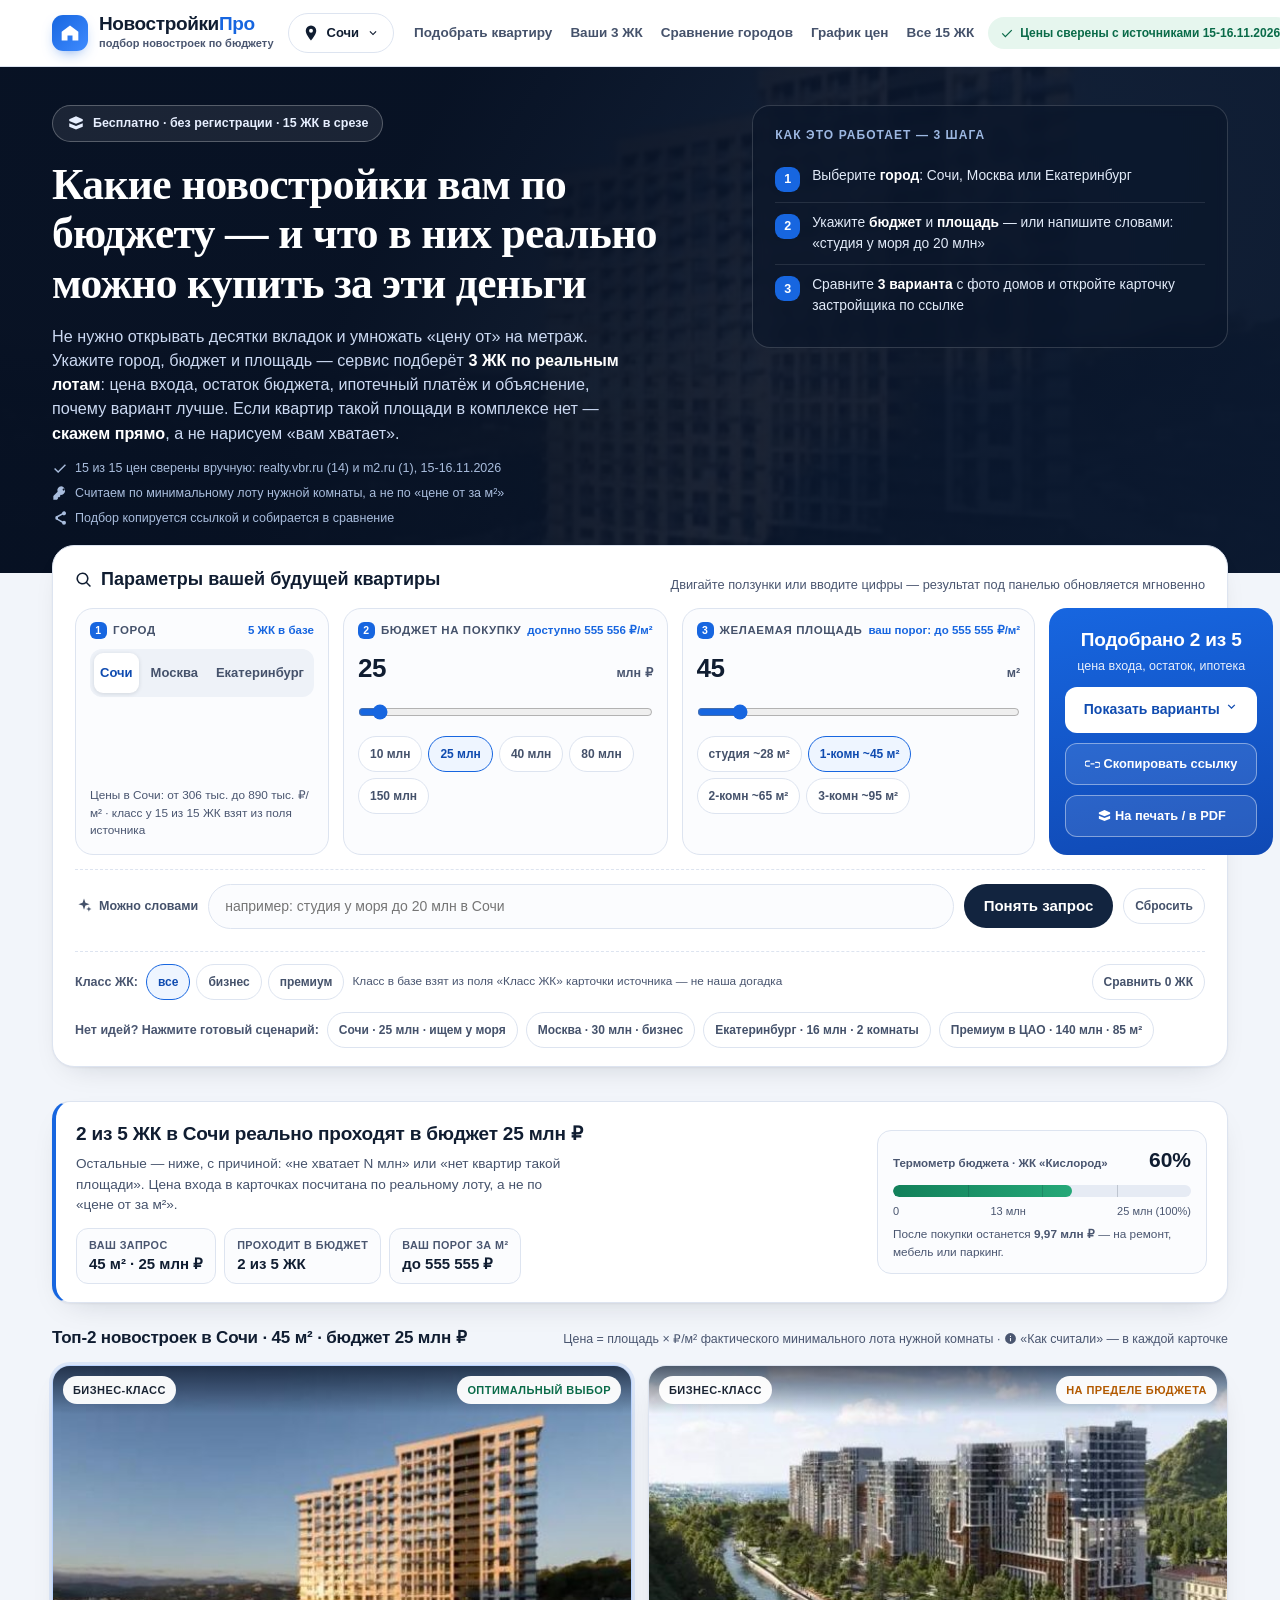
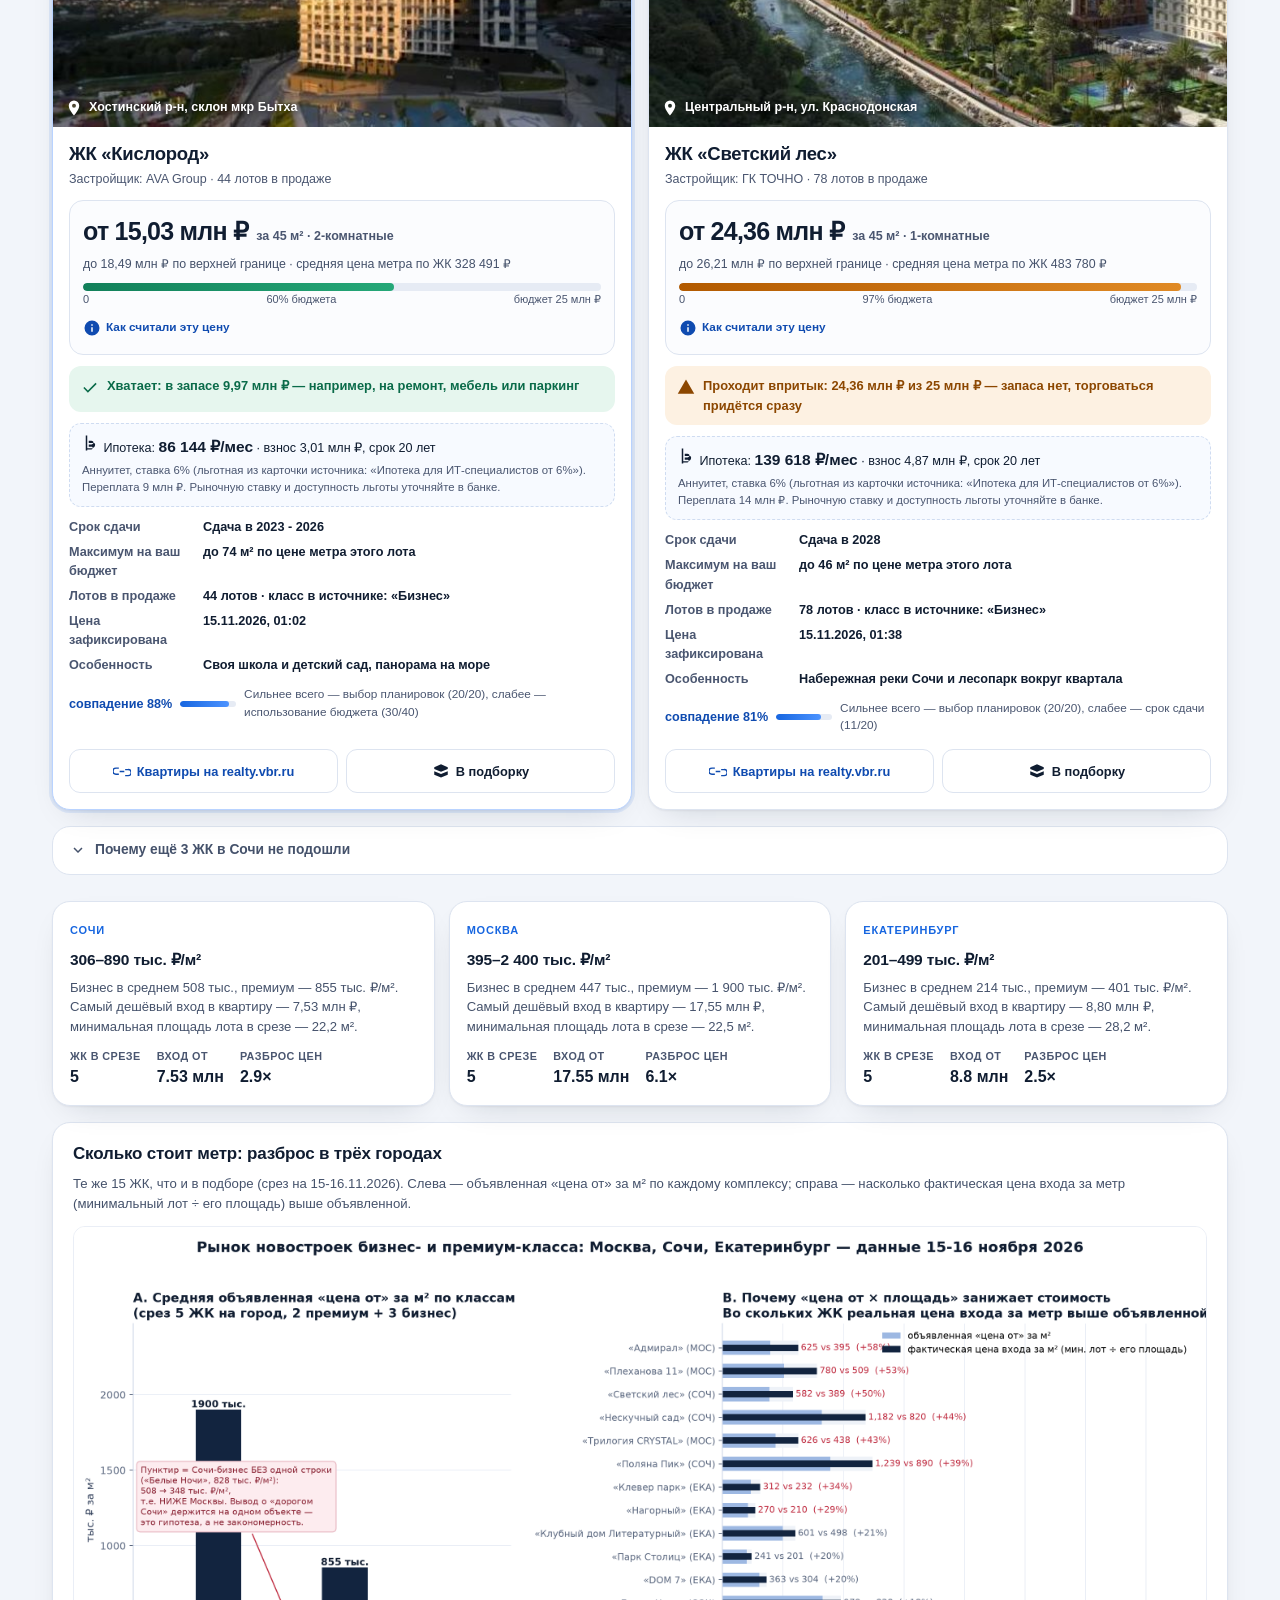
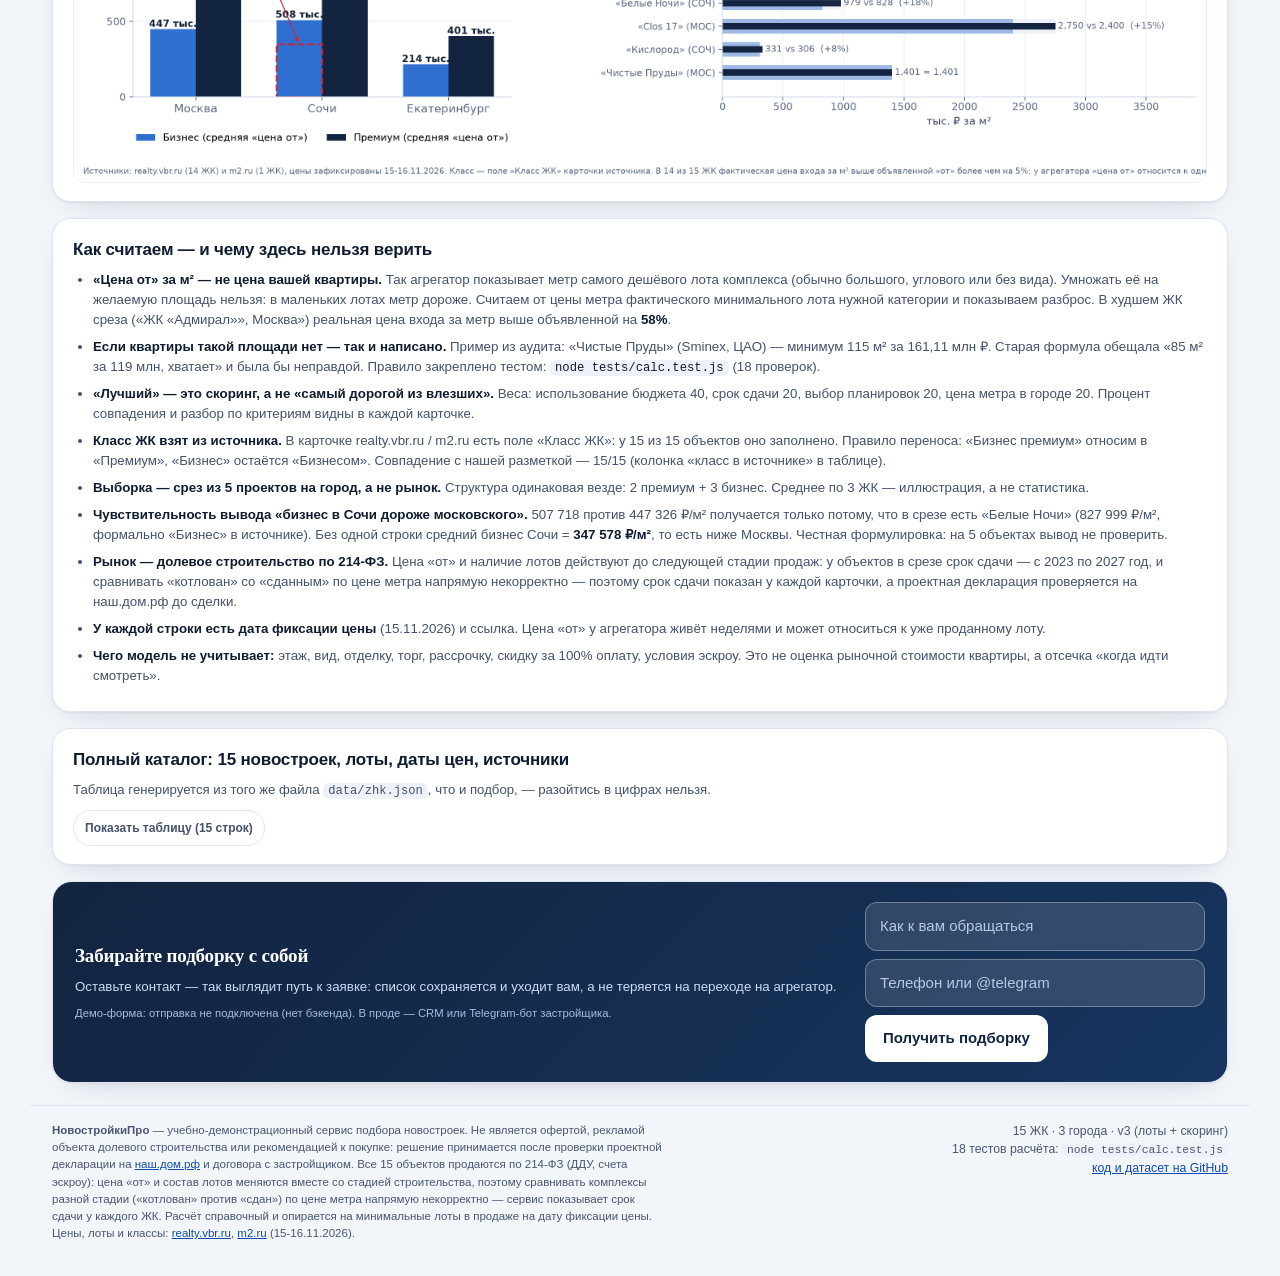
==== index-standalone.html @ 4da039d8 "Add files via upload" ====
<!DOCTYPE html>
<html lang="ru">
<head>
  <meta charset="utf-8" />
  <meta name="viewport" content="width=device-width, initial-scale=1" />
  <title>НовостройкиПро — подбор новостроек под бюджет: Сочи, Москва, Екатеринбург</title>
  <meta name="description" content="Укажите город, бюджет и площадь — сервис покажет 3 ЖК с реальными лотами: цена входа, остаток бюджета, ипотечный платёж и причина отказа. 15 новостроек, цены и лоты сверены с realty.vbr.ru и m2.ru 15-16.11.2026." />
  <meta name="theme-color" content="#0d1c3a" />
  <meta property="og:type" content="website" />
  <meta property="og:site_name" content="НовостройкиПро" />
  <meta property="og:title" content="НовостройкиПро — какие новостройки вам по бюджету" />
  <meta property="og:description" content="Подбор по реальным лотам: цена входа, остаток бюджета, ипотечный платёж. 15 ЖК в Сочи, Москве и Екатеринбурге." />
  <meta property="og:image" content="https://zerosniper.github.io/realty-matcher-ai/images/sochi-polyana-pik.jpg" />
  <meta property="og:image:alt" content="ЖК «Поляна Пик», Сочи — фото фасада из карточки источника" />
  <meta property="og:site_name" content="НовостройкиПро" />
  <meta property="og:url" content="https://zerosniper.github.io/realty-matcher-ai/" />
  <meta name="twitter:card" content="summary_large_image" />
  <link rel="canonical" href="https://zerosniper.github.io/realty-matcher-ai/" />
  <link rel="icon" href="data:image/svg+xml,%3Csvg xmlns='http://www.w3.org/2000/svg' viewBox='0 0 32 32'%3E%3Crect width='32' height='32' rx='8' fill='%231766e0'/%3E%3Cpath d='M8 22V12l8-5 8 5v10h-6v-6h-4v6z' fill='white'/%3E%3C/svg%3E" />

<style>
:root {
  --ink:#0b1729; --ink-2:#12243f; --surface:#f2f5fa; --card:#fff;
  --line:#dde4f0; --line-2:#eaeef6;
  --text:#101d31; --text-secondary:#45526b; --text-muted:#4a5670;
  --brand-blue:#1766e0; --brand-blue-dark:#0f4bb0;
  --brass:#a97f35; --brass-soft:#f6efe2; --graphite:#1b2534;
  --ok:#0f8a5f; --ok-soft:#e6f6ee; --warn:#b25a00; --warn-soft:#fdf1e2;
  --bad:#c02b40; --bad-soft:#fdecef;
  --radius:18px; --shadow:0 1px 2px rgba(11,23,41,.05),0 12px 32px -18px rgba(11,23,41,.22);
  --font-ui:-apple-system,BlinkMacSystemFont,"Segoe UI",Roboto,"Helvetica Neue",Arial,sans-serif;
  --font-display:"Playfair Display",Georgia,"Times New Roman",serif;
  --maxw:1220px;
}
*{box-sizing:border-box}
html{scroll-behavior:smooth}
body{margin:0;font-family:var(--font-ui);background:var(--surface);color:var(--text);font-size:15px;line-height:1.5;-webkit-font-smoothing:antialiased}
button,input,select{font:inherit;color:inherit}
a{color:inherit}
img{display:block;max-width:100%}
.ic{width:18px;height:18px;flex:none;fill:currentColor}
.ic--in{width:16px;height:16px}
.skip{position:fixed;top:-64px;left:12px;background:#fff;color:var(--brand-blue);padding:10px 16px;border-radius:10px;z-index:99;font-weight:700}
.skip:focus{top:12px}
:focus-visible{outline:3px solid #7fb0ff;outline-offset:2px;border-radius:8px}
.sr{position:absolute;width:1px;height:1px;overflow:hidden;clip:rect(0 0 0 0);white-space:nowrap}
code{background:#eef2f8;padding:1px 5px;border-radius:6px;font-size:.92em}

/* ---------- шапка ---------- */
.topbar{position:sticky;top:0;z-index:30;background:rgba(255,255,255,.95);backdrop-filter:blur(12px);border-bottom:1px solid var(--line)}
.topbar-inner{max-width:var(--maxw);margin:0 auto;padding:0 22px;min-height:66px;display:flex;align-items:center;gap:14px}
.brand{display:flex;align-items:center;gap:11px;text-decoration:none;flex:none}
.brand-mark{width:36px;height:36px;border-radius:11px;background:linear-gradient(135deg,var(--brand-blue),#3f8bff);display:grid;place-items:center;color:#fff;box-shadow:0 6px 16px -8px rgba(23,102,224,.9)}
.brand-mark .ic{width:20px;height:20px}
.brand-name{display:block;font-size:19px;font-weight:800;letter-spacing:-.02em;line-height:1.1}
.brand-name span{color:var(--brand-blue)}
.brand-tag{display:block;font-size:11px;color:var(--text-muted);font-weight:600}
.nav{display:flex;align-items:center;gap:18px;margin-left:6px}
.nav a{font-size:13.5px;font-weight:600;color:var(--text-secondary);text-decoration:none;white-space:nowrap}
.nav a:hover{color:var(--brand-blue)}
.topbar-right{margin-left:auto;display:flex;align-items:center;gap:10px}
.stamp{display:inline-flex;align-items:center;gap:6px;padding:7px 12px;border-radius:999px;background:var(--ok-soft);color:#0a6b49;font-size:12px;font-weight:700;white-space:nowrap}
.citydd{position:relative}
.citydd-btn{display:inline-flex;align-items:center;gap:7px;padding:9px 13px;border-radius:999px;border:1px solid var(--line);background:#fff;font-weight:700;font-size:13px;cursor:pointer;min-height:40px}
.citydd-btn:hover{border-color:#c4d4ee}
.citydd-menu{position:absolute;right:0;top:calc(100% + 8px);min-width:220px;background:#fff;border:1px solid var(--line);border-radius:14px;box-shadow:var(--shadow);padding:6px;display:none;z-index:40}
.citydd[data-open="true"] .citydd-menu{display:block}
.citydd-menu button{display:flex;width:100%;align-items:center;justify-content:space-between;gap:10px;padding:10px 12px;border:0;background:none;border-radius:10px;cursor:pointer;font-weight:600;font-size:13.5px;min-height:44px;text-align:left}
.citydd-menu button:hover{background:#f2f6fd}
.citydd-menu button[aria-current="true"]{background:#eaf2ff;color:var(--brand-blue-dark);font-weight:800}
.citydd-menu small{color:var(--text-muted);font-weight:600}
.burger{display:none;width:44px;height:44px;border-radius:12px;border:1px solid var(--line);background:#fff;cursor:pointer;place-items:center}

/* ---------- герой ---------- */
.hero{position:relative;overflow:hidden;background:var(--ink);color:#fff;isolation:isolate}
.hero-bg{position:absolute;inset:0;background-size:cover;background-position:center 60%;opacity:.28;filter:saturate(.85);z-index:-2}
.hero::after{content:"";position:absolute;inset:0;z-index:-1;background:linear-gradient(115deg,rgba(7,17,35,.97) 30%,rgba(9,22,45,.72) 60%,rgba(11,25,48,.95))}
.hero-inner{max-width:var(--maxw);margin:0 auto;padding:38px 22px 46px;display:grid;grid-template-columns:minmax(0,1.4fr) minmax(0,1fr);gap:34px;align-items:start}
.hero-eyebrow{display:inline-flex;align-items:center;gap:8px;padding:8px 14px;border-radius:999px;border:1px solid rgba(255,255,255,.26);background:rgba(255,255,255,.08);font-size:12.5px;font-weight:700;color:#e7efff}
.hero h1{margin:18px 0 0;font-family:var(--font-display);font-size:clamp(29px,3.4vw,45px);line-height:1.14;letter-spacing:-.015em;font-weight:700}
.hero-sub{margin:15px 0 0;font-size:16.2px;color:#cbd9f2;max-width:64ch}
.hero-sub b{color:#fff}
.hero-fine{margin:14px 0 0;font-size:12.5px;color:#a9bddd;display:grid;gap:6px}
.hero-fine span{display:inline-flex;align-items:center;gap:7px}
.steps{background:rgba(9,20,40,.6);border:1px solid rgba(255,255,255,.16);border-radius:var(--radius);padding:20px 22px;backdrop-filter:blur(6px)}
.steps-title{margin:0 0 12px;font-size:12px;font-weight:800;letter-spacing:.09em;text-transform:uppercase;color:#9db8e2}
.step-row{display:flex;gap:12px;padding:10px 0;border-top:1px solid rgba(255,255,255,.1)}
.step-row:first-of-type{border-top:0}
.step-num{width:25px;height:25px;border-radius:9px;background:var(--brand-blue);display:grid;place-items:center;font-size:12.5px;font-weight:800;flex:none;margin-top:1px}
.step-row p{margin:0;font-size:13.8px;color:#e2ebf9}
.step-row p b{color:#fff}

/* ---------- панель подбора ---------- */
.finder-wrap{max-width:var(--maxw);margin:-28px auto 0;padding:0 22px 8px;position:relative;z-index:5}
.finder{background:var(--card);border:1px solid var(--line);border-radius:22px;box-shadow:var(--shadow);padding:20px 22px 18px}
.finder-head{display:flex;align-items:baseline;justify-content:space-between;gap:16px;flex-wrap:wrap;margin-bottom:14px}
.finder-head h2{margin:0;font-size:18px;font-weight:800;display:flex;align-items:center;gap:8px}
.finder-head p{margin:0;font-size:12.8px;color:var(--text-muted)}
.fields{display:grid;grid-template-columns:1.02fr 1fr 1fr 224px;gap:14px;align-items:stretch}
.field{border:1px solid var(--line);border-radius:var(--radius);padding:13px 14px 14px;background:#fbfcfe;display:flex;flex-direction:column;gap:10px;min-height:196px}
.field-top{display:flex;align-items:center;justify-content:space-between;gap:6px;white-space:nowrap}
.step-tag{font-size:11.5px;font-weight:800;text-transform:uppercase;letter-spacing:.05em;color:var(--text-secondary);display:inline-flex;align-items:center}
.step-tag i{display:inline-grid;place-items:center;width:17px;height:17px;border-radius:6px;margin-right:6px;background:var(--brand-blue);color:#fff;font-style:normal;font-size:10.5px}
.field-hint{font-size:11.5px;font-weight:700;color:var(--brand-blue);text-align:right}
.field-note{margin-top:auto;font-size:11.8px;color:var(--text-muted)}
.seg{display:flex;gap:6px;background:#eef2f8;padding:4px;border-radius:12px}
.seg button{flex:1;border:0;background:none;border-radius:9px;padding:8px 6px;font-size:13px;font-weight:600;cursor:pointer;min-height:40px;color:var(--text-secondary)}
.seg button[aria-selected="true"]{background:#fff;color:var(--brand-blue-dark);font-weight:800;box-shadow:0 1px 4px rgba(16,29,49,.13)}
.amount{display:flex;align-items:baseline;gap:8px}
.amount input{width:100%;border:0;background:none;padding:0;font-size:26px;font-weight:800;letter-spacing:-.02em;font-variant-numeric:tabular-nums;min-width:0}
.amount span{font-size:12.5px;color:var(--text-muted);font-weight:700;flex:none}
input[type=range]{width:100%;accent-color:var(--brand-blue);height:28px;margin:0;cursor:pointer;padding:0}
.chips{display:flex;flex-wrap:wrap;gap:6px}
.chip{border:1px solid var(--line);background:#fff;border-radius:999px;padding:7px 11px;font-size:12px;font-weight:600;cursor:pointer;min-height:36px;color:var(--text-secondary)}
.chip[aria-pressed="true"]{border-color:var(--brand-blue);color:var(--brand-blue-dark);background:#eef5ff;font-weight:800}
.field-cta{background:linear-gradient(170deg,var(--brand-blue),#1049b4);color:#fff;border:0;border-radius:var(--radius);padding:18px 16px;display:flex;flex-direction:column;gap:10px;justify-content:center;align-items:stretch;min-height:196px;text-align:center}
.field-cta .big{font-size:19px;font-weight:800;letter-spacing:-.01em}
.field-cta .small{font-size:12.5px;opacity:.9}
.btn-go{border:0;border-radius:12px;background:#fff;color:var(--brand-blue-dark);font-weight:800;padding:12px 10px;cursor:pointer;min-height:46px;font-size:14px}
.btn-ghost-light{border:1px solid rgba(255,255,255,.42);background:rgba(255,255,255,.1);color:#fff;border-radius:12px;padding:10px;cursor:pointer;font-weight:700;min-height:42px;font-size:12.8px}
.nl{margin-top:14px;display:flex;gap:10px;align-items:center;flex-wrap:wrap;border-top:1px dashed var(--line);padding-top:14px}
.nl label{font-size:12.5px;font-weight:800;color:var(--text-secondary);display:inline-flex;align-items:center;gap:6px}
.nl input[type=search]{flex:1 1 300px;min-width:200px;border:1px solid var(--line);border-radius:999px;padding:11px 16px;background:#fbfcfe;min-height:44px;font-size:14px}
.nl .btn-query{border:0;background:var(--ink-2);color:#fff;border-radius:999px;padding:0 20px;font-weight:700;cursor:pointer;min-height:44px}
.intent{display:flex;gap:6px;flex-wrap:wrap;align-items:center;width:100%}
.intent b{font-size:12px;color:var(--text-muted);font-weight:700}
.intent .chip{cursor:default;background:#eef5ff;border-color:#cfe0fb;color:var(--brand-blue-dark)}
.classbar{margin-top:12px;display:flex;gap:8px;align-items:center;flex-wrap:wrap;border-top:1px dashed var(--line);padding-top:12px}
.classbar>b{font-size:12.5px;color:var(--text-muted)}
.classbar .grow{margin-left:auto}
.compare-out{margin-top:10px;width:100%;font-family:ui-monospace,SFMono-Regular,Menlo,Consolas,monospace;font-size:12.4px;white-space:pre-wrap;background:#fbfcfe;border:1px solid var(--line);border-radius:12px;padding:12px 14px}
.scenes{margin-top:12px;display:flex;gap:8px;align-items:center;flex-wrap:wrap}
.scenes>b{font-size:12.5px;color:var(--text-muted)}

/* ---------- результаты ---------- */
.results{max-width:var(--maxw);margin:0 auto;padding:26px 22px 10px;scroll-margin-top:84px}
.verdict{background:var(--card);border:1px solid var(--line);border-left:4px solid var(--brand-blue);border-radius:var(--radius);padding:18px 20px;box-shadow:var(--shadow);display:grid;grid-template-columns:minmax(0,1fr) minmax(0,330px);gap:22px;align-items:center}
.verdict h2{margin:0 0 6px;font-size:19px;font-weight:800;letter-spacing:-.01em}
.verdict p{margin:0;font-size:13.6px;color:var(--text-secondary);max-width:66ch}
.v-pills{display:flex;gap:8px;flex-wrap:wrap;margin-top:12px}
.v-pill{border:1px solid var(--line);background:#fbfcfe;border-radius:12px;padding:8px 12px}
.v-pill span{display:block;font-size:10.8px;color:var(--text-muted);font-weight:700;text-transform:uppercase;letter-spacing:.04em}
.v-pill b{font-size:15px;font-variant-numeric:tabular-nums}
.thermo{border:1px solid var(--line);border-radius:14px;padding:13px 15px 11px;background:#fbfcfe}
.thermo-top{display:flex;justify-content:space-between;align-items:baseline;gap:10px;font-size:11.5px;color:var(--text-muted);font-weight:700}
.thermo-top b{font-size:21px;color:var(--text);font-variant-numeric:tabular-nums}
.thermo-track{position:relative;height:12px;border-radius:999px;background:#e6ebf4;margin:9px 0 6px;overflow:hidden}
.thermo-fill{position:absolute;inset:0 auto 0 0;border-radius:999px;background:linear-gradient(90deg,#12805a,#25a878);transition:width .25s ease}
.thermo-fill.warn{background:linear-gradient(90deg,#b25a00,#e08a25)}
.thermo-fill.bad{background:linear-gradient(90deg,#a2243a,#d3455f)}
.thermo-ticks i{position:absolute;top:0;bottom:0;width:1px;background:rgba(16,29,49,.18)}
.thermo-legend{display:flex;justify-content:space-between;gap:8px;font-size:11px;color:var(--text-muted);font-variant-numeric:tabular-nums}

.cards-head{display:flex;align-items:baseline;justify-content:space-between;gap:14px;flex-wrap:wrap;margin:22px 0 0}
.cards-head h2{margin:0;font-size:17px;letter-spacing:-.01em}
.cards-head p{margin:0;font-size:12.4px;color:var(--text-muted)}
.cards{display:grid;grid-template-columns:repeat(auto-fit,minmax(316px,1fr));gap:16px;margin-top:14px}
.card{background:var(--card);border:1px solid var(--line);border-radius:var(--radius);box-shadow:var(--shadow);overflow:hidden;display:flex;flex-direction:column}
.card--best{border:1px solid #b9d3ff;box-shadow:0 0 0 3px rgba(23,102,224,.1),var(--shadow)}
.card--premium{border-color:#e3d9c4}
.card--premium .card-name{font-family:var(--font-display);letter-spacing:-.01em}
.card--premium .price-line b{color:var(--brass)}
.card--premium .badge--brass{background:var(--brass-soft);color:#6d4a12}
.card--excluded{background:#fbfcfe;box-shadow:none}
.card--excluded .card-photo{filter:grayscale(.55) opacity(.75)}
.no-photo .card-photo{display:none}
.no-photo .card-media{height:126px;background:linear-gradient(135deg,#243856,#0f2340)}
.card-media{position:relative}
.card-photo{width:100%;aspect-ratio:8/5;object-fit:cover;background:#e6ebf4}
.card-ribbon{position:absolute;top:0;left:0;right:0;display:flex;justify-content:space-between;align-items:flex-start;gap:8px;padding:10px;background:linear-gradient(180deg,rgba(6,15,32,.66),rgba(6,15,32,0))}
.badge{display:inline-flex;align-items:center;gap:5px;padding:6px 10px;border-radius:999px;font-size:11px;font-weight:800;text-transform:uppercase;letter-spacing:.04em;background:rgba(255,255,255,.96);color:var(--graphite)}
.badge--ok{color:#0a6b49}.badge--warn{color:var(--warn)}.badge--bad{color:var(--bad)}
.card-loc{position:absolute;left:0;right:0;bottom:0;padding:26px 12px 10px;color:#fff;font-size:12.5px;font-weight:700;text-shadow:0 1px 6px rgba(0,0,0,.7);display:flex;align-items:center;gap:6px}
.card-body{padding:15px 16px 16px;display:flex;flex-direction:column;gap:11px;flex:1}
.card-name{margin:0;font-size:18.5px;font-weight:800;letter-spacing:-.015em;line-height:1.25}
.card-dev{margin:-6px 0 0;font-size:12.5px;color:var(--text-muted)}
.price-box{border:1px solid var(--line);border-radius:14px;padding:12px 13px;background:#fbfcfe}
.price-line{display:flex;align-items:baseline;gap:8px;flex-wrap:wrap}
.price-line b{font-size:25px;letter-spacing:-.03em;font-variant-numeric:tabular-nums}
.price-line em{font-style:normal;font-size:12.5px;color:var(--text-muted);font-weight:700}
.price-range{font-size:12.4px;color:var(--text-secondary);margin-top:5px}
.price-range b{color:var(--text)}
.meter{height:8px;border-radius:999px;background:#e6ebf4;margin-top:9px;overflow:hidden}
.meter i{display:block;height:100%;border-radius:999px;background:linear-gradient(90deg,#12805a,#25a878)}
.meter i.warn{background:linear-gradient(90deg,#b25a00,#e08a25)}
.meter i.bad{background:linear-gradient(90deg,#a2243a,#d3455f)}
.price-how{margin-top:8px;font-size:11.8px;color:var(--text-muted)}
.price-how summary{cursor:pointer;font-weight:700;color:var(--brand-blue-dark);display:inline-flex;gap:5px;align-items:center;list-style:none;min-height:24px}
.price-how summary::-webkit-details-marker{display:none}
.price-how p{margin:6px 0 0}
.price-how b{color:var(--text)}
.verdict-line{display:flex;gap:8px;align-items:flex-start;border-radius:12px;padding:10px 12px;font-size:12.9px;font-weight:600}
.verdict-line .ic{margin-top:2px}
.verdict-line.ok{background:var(--ok-soft);color:#0a6b49}
.verdict-line.warn{background:var(--warn-soft);color:#8c4700}
.verdict-line.bad{background:var(--bad-soft);color:#96202f}
.verdict-line.na{background:#eef1f6;color:var(--text-secondary)}
.verdict-line b{font-weight:800}
.mortgage{border:1px dashed #cfdcf1;border-radius:12px;padding:10px 12px;background:#f7faff;font-size:12.6px}
.mortgage b{font-size:15.5px;font-variant-numeric:tabular-nums}
.mortgage .fine{color:var(--text-muted);font-size:11.4px;margin-top:4px}
.specs{display:grid;grid-template-columns:124px minmax(0,1fr);gap:6px 10px;font-size:12.7px;margin:0}
.specs dt{color:var(--text-muted);font-weight:600}
.specs dd{margin:0;color:var(--text);font-weight:600;text-align:left;overflow-wrap:anywhere}
.score{display:flex;align-items:center;gap:8px;font-size:11.8px;color:var(--text-muted)}
.score b{color:var(--brand-blue-dark);font-size:12.6px;font-variant-numeric:tabular-nums;white-space:nowrap}
.score-bar{height:6px;width:56px;flex:none;border-radius:999px;background:#e6ebf4;overflow:hidden}
.score-bar i{display:block;height:100%;background:linear-gradient(90deg,var(--brand-blue),#4c93ff);border-radius:999px}
.card-actions{display:flex;gap:8px;margin-top:auto;padding-top:3px}
.card-actions a,.card-actions button{flex:1;display:inline-flex;align-items:center;justify-content:center;gap:6px;text-decoration:none;border-radius:11px;padding:11px 8px;font-size:12.8px;font-weight:700;cursor:pointer;min-height:44px}
.btn-src{border:1px solid var(--line);background:#fff;color:var(--brand-blue-dark)}
.btn-src:hover{background:#f3f8ff;border-color:#c4d9fa}
.btn-lead{border:1px solid var(--line);background:#fff;color:var(--text)}
.btn-lead:hover{background:#f7f9fd}
.excluded{margin-top:16px}
.excluded summary{cursor:pointer;font-size:13.8px;font-weight:800;color:var(--text-secondary);padding:13px 16px;background:var(--card);border:1px solid var(--line);border-radius:var(--radius);list-style:none;display:flex;gap:8px;align-items:center;min-height:48px}
.excluded summary::-webkit-details-marker{display:none}
.excluded summary .ic{transition:transform .2s}
.excluded[open] summary{border-radius:var(--radius) var(--radius) 0 0;border-bottom:0}
.excluded[open] summary .ic{transform:rotate(180deg)}
.excluded .cards{padding:16px;background:#f7f9fd;border:1px solid var(--line);border-top:0;border-radius:0 0 var(--radius) var(--radius)}

/* ---------- аналитика ---------- */
.sheet{max-width:var(--maxw);margin:16px auto 0;padding:0 22px;display:grid;grid-template-columns:repeat(3,minmax(0,1fr));gap:14px}
.sheet .box{background:var(--card);border:1px solid var(--line);border-radius:var(--radius);padding:16px 17px;box-shadow:var(--shadow)}
.box .tag{font-size:11px;font-weight:800;letter-spacing:.07em;text-transform:uppercase;color:var(--brand-blue)}
.box h3{margin:8px 0 6px;font-size:15.5px;letter-spacing:-.01em}
.box p{margin:0;font-size:13.1px;color:var(--text-secondary)}
.box .nums{display:flex;gap:16px;margin-top:12px;flex-wrap:wrap}
.box .nums span{display:block;font-size:10.8px;color:var(--text-muted);font-weight:700;text-transform:uppercase;letter-spacing:.04em}
.box .nums b{font-size:16px;font-variant-numeric:tabular-nums}
.block{max-width:var(--maxw);margin:16px auto 0;padding:0 22px}
.block .inner{background:var(--card);border:1px solid var(--line);border-radius:var(--radius);padding:18px 20px;box-shadow:var(--shadow)}
.block h3{margin:0 0 8px;font-size:17px;letter-spacing:-.01em}
.block .lede{margin:0 0 12px;font-size:13.2px;color:var(--text-secondary)}
.block img{width:100%;border-radius:12px;border:1px solid var(--line-2)}
.method ul{margin:6px 0 0;padding-left:20px;font-size:13.3px;color:var(--text-secondary)}
.method li{margin-bottom:7px}
.method b,.method code{color:var(--text)}
.tbl-wrap{overflow-x:auto;margin-top:12px}
.only-mobile{display:none;font-weight:600;color:var(--text-muted)}
table{border-collapse:collapse;width:100%;font-size:12.5px}
caption{text-align:left;font-size:12.3px;color:var(--text-muted);padding-bottom:8px}
th,td{border-bottom:1px solid var(--line-2);padding:9px 10px;text-align:left;vertical-align:top}
th{background:#f6f8fc;font-size:11px;text-transform:uppercase;letter-spacing:.04em;color:var(--text-secondary);white-space:nowrap;position:sticky;top:0}
td.num{font-variant-numeric:tabular-nums;white-space:nowrap}
tr[data-fits="1"] td:first-child{box-shadow:inset 3px 0 0 var(--ok)}
tr[data-fits="2"] td:first-child{box-shadow:inset 3px 0 0 var(--warn)}
tr[data-fits="0"] td:first-child{box-shadow:inset 3px 0 0 var(--bad)}
.src-link{font-size:12px;font-weight:700;color:var(--brand-blue-dark);text-decoration:none;white-space:nowrap}
.src-link:hover{text-decoration:underline}

/* ---------- заявка + футер ---------- */
.lead .inner{background:linear-gradient(135deg,var(--ink-2),#17355f);color:#fff;border-radius:20px;padding:20px 22px;display:grid;grid-template-columns:minmax(0,1fr) minmax(0,340px);gap:20px;align-items:center}
.lead h3{margin:0 0 6px;font-size:19px;font-family:var(--font-display)}
.lead p{margin:0;font-size:13.3px;color:#cddcf3}
.lead form{display:flex;gap:8px;flex-wrap:wrap}
.lead input{flex:1 1 150px;border-radius:12px;border:1px solid rgba(255,255,255,.3);background:rgba(255,255,255,.12);padding:12px 14px;color:#fff;min-height:44px}
.lead input::placeholder{color:#b8c9e6}
.lead button{border:0;border-radius:12px;background:#fff;color:var(--ink-2);font-weight:800;padding:12px 18px;cursor:pointer;min-height:44px}
.lead .fine{font-size:11.3px;color:#a8bde0;margin-top:8px}
.foot{max-width:var(--maxw);margin:22px auto 34px;padding:16px 22px 0;border-top:1px solid var(--line);color:var(--text-muted);font-size:12.3px;display:flex;justify-content:space-between;gap:18px;flex-wrap:wrap}
.foot a{color:var(--brand-blue-dark)}
.legal{font-size:11.5px;max-width:96ch}

/* ---------- адаптива ---------- */
@media (max-width:1180px){
  .nav{display:none}.burger{display:grid}
  .fields{grid-template-columns:1fr 1fr}
  .field-cta{grid-column:span 2;min-height:0;flex-direction:row;justify-content:space-between;align-items:center;flex-wrap:wrap;text-align:left}
  .field-cta>div{flex:1 1 200px}
  .btn-go,.btn-ghost-light{width:auto;flex:1 1 180px}
  .hero-inner{grid-template-columns:1fr}.verdict{grid-template-columns:1fr}.sheet{grid-template-columns:1fr}
  .lead .inner{grid-template-columns:1fr}
}
@media (max-width:720px){
  body{font-size:14.5px}
  .fields{grid-template-columns:1fr}.field-cta{grid-column:auto}.field{min-height:0}
  .hero h1{font-size:26px}
  .topbar-inner{padding:0 12px;gap:8px}.stamp{display:none}
  .brand-name,.brand-tag{display:none}.brand{gap:0}
  .citydd{flex:1;min-width:0}.citydd-btn{width:100%;justify-content:space-between;min-height:44px}
  .citydd-btn>span{overflow:hidden;text-overflow:ellipsis;white-space:nowrap}
  .hero-inner,.finder-wrap,.results,.sheet,.block,.lead,.foot{padding-left:14px;padding-right:14px}
  .finder{padding:16px 14px 14px}
  .cards{display:flex;overflow-x:auto;scroll-snap-type:x mandatory;margin:14px -14px 0;padding:2px 14px 8px}
  .card{min-width:86vw;scroll-snap-align:start}
  .chip{min-height:44px;padding:11px 14px;font-size:13px}
  .seg button{min-height:44px}.price-how summary{min-height:32px}
  .v-pills{display:grid;grid-template-columns:1fr 1fr}
  .mobile-nav-open .nav{display:flex;position:absolute;top:66px;left:0;right:0;background:#fff;border-bottom:1px solid var(--line);padding:8px 16px 12px;flex-direction:column;align-items:stretch;gap:0;box-shadow:var(--shadow)}
  .mobile-nav-open .nav a{padding:12px 0;width:100%;min-height:44px;display:flex;align-items:center;border-top:1px solid var(--line-2)}
  table{font-size:13px}
  thead{display:none}
  tbody tr{display:block;border:1px solid var(--line);border-radius:14px;padding:4px 12px;margin-bottom:10px;background:#fbfcfe}
  tbody td{display:flex;justify-content:space-between;gap:12px;border:0;padding:7px 0;text-align:right}
  table td.wide,table th.wide{display:none!important}
  .only-mobile{display:block}
  tbody td::before{content:attr(data-label);font-weight:700;color:var(--text-muted);text-align:left;font-size:11px;text-transform:uppercase;letter-spacing:.03em}
  td.num{white-space:normal}
  tr[data-fits] td:first-child{box-shadow:none}
}
@media print{.topbar,.finder-wrap,.hero-bg,.lead,.burger{display:none}.card,.verdict,.block .inner{box-shadow:none}}
</style>
</head>
<body>

  <svg width="0" height="0" style="position:absolute" aria-hidden="true" focusable="false">
    <symbol id="i-home" viewBox="0 0 24 24"><path d="M12 3 2 10.5V21h7v-6h6v6h7V10.5z"/></symbol>
    <symbol id="i-pin" viewBox="0 0 24 24"><path d="M12 2a7 7 0 0 0-7 7c0 5.2 7 13 7 13s7-7.8 7-13a7 7 0 0 0-7-7Zm0 9.6A2.6 2.6 0 1 1 12 6.4a2.6 2.6 0 0 1 0 5.2Z"/></symbol>
    <symbol id="i-check" viewBox="0 0 24 24"><path d="M9.2 16.5 4.6 11.9l-1.5 1.5 6.1 6.1L20.9 7.9l-1.5-1.5z"/></symbol>
    <symbol id="i-x" viewBox="0 0 24 24"><path d="M18.3 5.7 12 12l6.3 6.3-1.4 1.4L10.6 13.4 4.3 19.7l-1.4-1.4L9.2 12 2.9 5.7l1.4-1.4L10.6 10.6l6.3-6.3z"/></symbol>
    <symbol id="i-warn" viewBox="0 0 24 24"><path d="M12 2 1 21h22Zm1 14h-2v2h2Zm0-7h-2v5h2Z"/></symbol>
    <symbol id="i-info" viewBox="0 0 24 24"><path d="M12 2a10 10 0 1 0 0 20 10 10 0 0 0 0-20Zm1 15h-2v-6h2Zm0-8h-2V7h2Z"/></symbol>
    <symbol id="i-ruble" viewBox="0 0 24 24"><path d="M7 2v5H5v2h2v3H5v7h7.5c2.8 0 5-2.1 5-4.8S15.3 12 12.5 12H9V9h3.5c1.6 0 2.8 1 2.8 2.4S14.1 14 12.5 14H9v3h3.5c1 0 1.8.7 1.8 1.8s-.8 1.7-1.8 1.7H7V2H5v20h2V2Z"/></symbol>
    <symbol id="i-cal" viewBox="0 0 24 24"><path d="M7 2v2H5a2 2 0 0 0-2 2v14a2 2 0 0 0 2 2h14a2 2 0 0 0 2-2V6a2 2 0 0 0-2-2h-2V2h-2v2H9V2Zm12 8v10H5V10Z"/></symbol>
    <symbol id="i-metro" viewBox="0 0 24 24"><path d="M12 2C8 2 5 4.6 5 8.6v8.9A2.5 2.5 0 0 0 7.5 20h1v-2h7v2h1a2.5 2.5 0 0 0 2.5-2.5V8.6C19 4.6 16 2 12 2ZM7.6 15.4a1.5 1.5 0 1 1 0-3 1.5 1.5 0 0 1 0 3Zm8.8 0a1.5 1.5 0 1 1 0-3 1.5 1.5 0 0 1 0 3ZM17 9H7V8c0-2.4 1.9-4 5-4s5 1.6 5 4Z"/></symbol>
    <symbol id="i-wave" viewBox="0 0 24 24"><path d="M2 15.5c1.8 0 2.6 1.5 4.4 1.5s2.6-1.5 4.4-1.5 2.6 1.5 4.4 1.5 2.6-1.5 4.4-1.5V18c-1.8 0-2.6 1.5-4.4 1.5S13 18 11.2 18s-2.6 1.5-4.4 1.5S2.6 18 2 18Zm0-6c1.8 0 2.6 1.5 4.4 1.5S9 11 10.8 11s2.6 1.5 4.4 1.5 2.6-1.5 4.4-1.5V8c-1.8 0-2.6 1.5-4.4 1.5S13 8 11.2 8 8.6 6.5 6.8 6.5 2.6 8 2 8Z"/></symbol>
    <symbol id="i-tree" viewBox="0 0 24 24"><path d="M12 2 5.5 11H9l-4 6h6v5h2v-5h6l-4-6h3.5Z"/></symbol>
    <symbol id="i-share" viewBox="0 0 24 24"><path d="M18 16.1a3 3 0 0 0-2.1.8L8.9 13a3 3 0 0 0 0-2.1l7-3.8A3 3 0 1 0 15 5l-7 3.8a3 3 0 1 0 0 6.3l7 3.9a3 3 0 1 0 3-2.9Z"/></symbol>
    <symbol id="i-link" viewBox="0 0 24 24"><path d="M8.9 13.5h6.2v-2H8.9Zm11.3-4.3h-4v1.9h4a3.1 3.1 0 1 1 0 6.2h-4V19h4a5 5 0 0 0 0-10ZM7.8 15.3H4a3.1 3.1 0 0 1 0-6.2h3.8V7.2H4a5 5 0 0 0 0 10h3.8Z"/></symbol>
    <symbol id="i-chev" viewBox="0 0 24 24"><path d="M7.4 8.6 12 13.2l4.6-4.6L18 10l-6 6-6-6Z"/></symbol>
    <symbol id="i-menu" viewBox="0 0 24 24"><path d="M3 6h18v2H3Zm0 5h18v2H3Zm0 5h18v2H3Z"/></symbol>
    <symbol id="i-search" viewBox="0 0 24 24"><path d="M10 2a8 8 0 1 0 4.9 14.3l5 5 1.4-1.4-5-5A8 8 0 0 0 10 2Zm0 2a6 6 0 1 1 0 12 6 6 0 0 1 0-12Z"/></symbol>
    <symbol id="i-spark" viewBox="0 0 24 24"><path d="m12 2 1.9 5.6L19.5 9.5l-5.6 1.9L12 17l-1.9-5.6L4.5 9.5l5.6-1.9Zm6.5 10.5.9 2.6 2.6.9-2.6.9-.9 2.6-.9-2.6-2.6-.9 2.6-.9Z"/></symbol>
    <symbol id="i-scale" viewBox="0 0 24 24"><path d="M12 3 3 7v2.4L12 13l9-3.6V7Zm-9 9.4V17l9 3.6 9-3.6v-4.6L12 16Z"/></symbol>
    <symbol id="i-key" viewBox="0 0 24 24"><path d="M14 2a6 6 0 0 0-5.6 8.2L2 16.6V22h5.4l1.5-1.5v-2h2l1.5-1.5v-2.2A6 6 0 1 0 14 2Zm3.5 6.5a1.6 1.6 0 1 1 0-3.2 1.6 1.6 0 0 1 0 3.2Z"/></symbol>
  </svg>
<script>window.ZHK_PHOTOS={"ekb-dom-7": "[data-uri]", "ekb-klever-park": "[data-uri]", "ekb-literaturny": "[data-uri]", "ekb-nagorny": "[data-uri]", "ekb-park-stolic": "[data-uri]", "msk-admiral": "[data-uri]", "msk-chistye-prudy": "[data-uri]", "msk-clos-17": "[data-uri]", "msk-plekhanova-11": "[data-uri]", "msk-trilogiya-crystal": "[data-uri]", "sochi-belye-nochi": "[data-uri]", "sochi-kislorod": "[data-uri]", "sochi-neskuchny-sad": "[data-uri]", "sochi-polyana-pik": "[data-uri]", "sochi-svetsky-les": "[data-uri]"};</script>
  <a class="skip" href="#finder">Перейти к подбору квартиры</a>

  <header class="topbar">
    <div class="topbar-inner">
      <a class="brand" href="#" aria-label="НовостройкиПро — на главную">
        <span class="brand-mark" aria-hidden="true"><svg class="ic"><use href="#i-home"/></svg></span>
        <span><span class="brand-name">Новостройки<span>Про</span></span><span class="brand-tag">подбор новостроек по бюджету</span></span>
      </a>
      <div class="citydd" id="cityDD" data-open="false">
        <button class="citydd-btn" id="cityDDBtn" aria-haspopup="true" aria-expanded="false" aria-controls="cityDDMenu">
          <svg class="ic" aria-hidden="true"><use href="#i-pin"/></svg><span id="cityDDLabel">Сочи</span>
          <svg class="ic" aria-hidden="true" style="width:14px;height:14px"><use href="#i-chev"/></svg>
        </button>
        <div class="citydd-menu" id="cityDDMenu" role="menu" aria-label="Выбор города"></div>
      </div>
      <nav class="nav" id="main-nav" aria-label="Разделы">
        <a href="#finder">Подобрать квартиру</a>
        <a href="#results">Ваши 3 ЖК</a>
        <a href="#sheet">Сравнение городов</a>
        <a href="#chart">График цен</a>
        <a href="#catalog">Все 15 ЖК</a>
      </nav>
      <div class="topbar-right">
        <span class="stamp"><svg class="ic" aria-hidden="true" style="width:14px;height:14px"><use href="#i-check"/></svg> Цены сверены с источниками 15-16.11.2026</span>
        <button class="burger" id="burger" aria-expanded="false" aria-controls="main-nav" aria-label="Меню раздела"><svg class="ic"><use href="#i-menu"/></svg></button>
      </div>
    </div>
  </header>

  <section class="hero">
    <div class="hero-bg" id="heroBg" aria-hidden="true"></div>
    <div class="hero-inner">
      <div>
        <span class="hero-eyebrow"><svg class="ic" aria-hidden="true"><use href="#i-scale"/></svg> Бесплатно · без регистрации · 15 ЖК в срезе</span>
        <h1>Какие новостройки вам по бюджету — и что в них реально можно купить за эти деньги</h1>
        <p class="hero-sub">Не нужно открывать десятки вкладок и умножать «цену от» на метраж. Укажите город, бюджет и площадь — сервис
          подберёт <b>3 ЖК по реальным лотам</b>: цена входа, остаток бюджета, ипотечный платёж и объяснение, почему вариант лучше.
          Если квартир такой площади в комплексе нет — <b>скажем прямо</b>, а не нарисуем «вам хватает».</p>
        <div class="hero-fine">
          <span><svg class="ic ic--in" aria-hidden="true"><use href="#i-check"/></svg> 15 из 15 цен сверены вручную: realty.vbr.ru (14) и m2.ru (1), 15-16.11.2026</span>
          <span><svg class="ic ic--in" aria-hidden="true"><use href="#i-key"/></svg> Считаем по минимальному лоту нужной комнаты, а не по «цене от за м²»</span>
          <span><svg class="ic ic--in" aria-hidden="true"><use href="#i-share"/></svg> Подбор копируется ссылкой и собирается в сравнение</span>
        </div>
      </div>
      <aside class="steps" aria-label="Как пользоваться сервисом">
        <p class="steps-title">Как это работает — 3 шага</p>
        <div class="step-row"><span class="step-num" aria-hidden="true">1</span><p>Выберите <b>город</b>: Сочи, Москва или Екатеринбург</p></div>
        <div class="step-row"><span class="step-num" aria-hidden="true">2</span><p>Укажите <b>бюджет</b> и <b>площадь</b> — или напишите словами: «студия у моря до 20 млн»</p></div>
        <div class="step-row"><span class="step-num" aria-hidden="true">3</span><p>Сравните <b>3 варианта</b> с фото домов и откройте карточку застройщика по ссылке</p></div>
      </aside>
    </div>
  </section>

  <div class="finder-wrap">
    <section class="finder" id="finder" aria-labelledby="finderTitle">
      <div class="finder-head">
        <h2 id="finderTitle"><svg class="ic" aria-hidden="true"><use href="#i-search"/></svg> Параметры вашей будущей квартиры</h2>
        <p>Двигайте ползунки или вводите цифры — результат под панелью обновляется мгновенно</p>
      </div>

      <div class="fields">
        <div class="field">
          <div class="field-top"><span class="step-tag"><i aria-hidden="true">1</i>Город</span><span class="field-hint" id="cityCountHint"></span></div>
          <div class="seg" role="tablist" aria-label="Город" id="cityTabs"></div>
          <span class="field-note" id="cityPriceNote"></span>
        </div>

        <div class="field">
          <div class="field-top"><span class="step-tag"><i aria-hidden="true">2</i>Бюджет на покупку</span><span class="field-hint" id="budgetPctHint"></span></div>
          <div class="amount"><input type="number" id="budgetInput" inputmode="decimal" min="5" max="400" step="0.5" value="25" aria-label="Бюджет, миллионов рублей" /><span aria-hidden="true">млн ₽</span></div>
          <input type="range" id="budgetRange" min="5" max="400" step="0.5" value="25" aria-label="Ползунок бюджета, миллионов рублей" />
          <div class="chips" role="group" aria-label="Быстрый выбор бюджета">
            <button class="chip" type="button" data-budget="10" aria-pressed="false">10 млн</button>
            <button class="chip" type="button" data-budget="25" aria-pressed="true">25 млн</button>
            <button class="chip" type="button" data-budget="40" aria-pressed="false">40 млн</button>
            <button class="chip" type="button" data-budget="80" aria-pressed="false">80 млн</button>
            <button class="chip" type="button" data-budget="150" aria-pressed="false">150 млн</button>
          </div>
        </div>

        <div class="field">
          <div class="field-top"><span class="step-tag"><i aria-hidden="true">3</i>Желаемая площадь</span><span class="field-hint" id="maxPpmHint"></span></div>
          <div class="amount"><input type="number" id="areaInput" inputmode="numeric" min="18" max="250" step="1" value="45" aria-label="Площадь, квадратных метров" /><span aria-hidden="true">м²</span></div>
          <input type="range" id="areaRange" min="18" max="250" step="1" value="45" aria-label="Ползунок площади, квадратных метров" />
          <div class="chips" role="group" aria-label="Типовая квартира">
            <button class="chip" type="button" data-area="28" aria-pressed="false">студия ~28 м²</button>
            <button class="chip" type="button" data-area="45" aria-pressed="true">1-комн ~45 м²</button>
            <button class="chip" type="button" data-area="65" aria-pressed="false">2-комн ~65 м²</button>
            <button class="chip" type="button" data-area="95" aria-pressed="false">3-комн ~95 м²</button>
          </div>
        </div>

        <div class="field field-cta">
          <div><span class="big" id="ctaCount">Подобрано 3 ЖК</span><br /><span class="small" id="ctaNote">цена входа, остаток, ипотека</span></div>
          <button class="btn-go" type="button" id="goBtn">Показать варианты <svg class="ic" aria-hidden="true" style="width:15px;height:15px"><use href="#i-chev"/></svg></button>
          <button class="btn-ghost-light" type="button" id="shareBtn"><svg class="ic" aria-hidden="true" style="width:15px;height:15px;vertical-align:-3px"><use href="#i-link"/></svg> <span id="shareLabel">Скопировать ссылку</span></button>
          <button class="btn-ghost-light" type="button" id="printBtn"><svg class="ic" aria-hidden="true" style="width:15px;height:15px;vertical-align:-3px"><use href="#i-scale"/></svg> На печать / в PDF</button>
        </div>
      </div>

      <div class="nl">
        <label for="queryInput"><svg class="ic" aria-hidden="true"><use href="#i-spark"/></svg> Можно словами</label>
        <input type="search" id="queryInput" placeholder="например: студия у моря до 20 млн в Сочи" aria-describedby="intentChips" />
        <button class="btn-query" type="button" id="queryBtn">Понять запрос</button>
        <button class="chip" type="button" id="resetBtn">Сбросить</button>
        <div class="intent" id="intentChips" aria-live="polite"></div>
      </div>

      <div class="classbar">
        <b>Класс ЖК:</b>
        <span class="chips" role="group" aria-label="Фильтр по классу">
          <button class="chip" type="button" data-klass="Все" aria-pressed="true">все</button>
          <button class="chip" type="button" data-klass="Бизнес" aria-pressed="false">бизнес</button>
          <button class="chip" type="button" data-klass="Премиум" aria-pressed="false">премиум</button>
        </span>
        <span class="field-note" style="margin:0">Класс в базе взят из поля «Класс ЖК» карточки источника — не наша догадка</span>
        <button class="chip grow" type="button" id="compareBtn">Сравнить 0 ЖК</button>
        <button class="chip" type="button" id="copyCompare" hidden>Скопировать сравнение</button>
        <pre class="compare-out" id="compareOut" hidden></pre>
      </div>

      <div class="scenes">
        <b>Нет идей? Нажмите готовый сценарий:</b>
        <button class="chip" type="button" data-scene='{"city":"Сочи","budget":25,"area":45,"klass":"Все","q":"студия у моря до 20 млн в сочи"}'>Сочи · 25 млн · ищем у моря</button>
        <button class="chip" type="button" data-scene='{"city":"Москва","budget":30,"area":55,"klass":"Бизнес","q":""}'>Москва · 30 млн · бизнес</button>
        <button class="chip" type="button" data-scene='{"city":"Екатеринбург","budget":16,"area":60,"klass":"Все","q":"2 комнаты в екатеринбурге до 16 млн"}'>Екатеринбург · 16 млн · 2 комнаты</button>
        <button class="chip" type="button" data-scene='{"city":"Москва","budget":140,"area":85,"klass":"Премиум","q":""}'>Премиум в ЦАО · 140 млн · 85 м²</button>
      </div>
    </section>
  </div>

  <main class="results" id="results">
    <section class="verdict" id="verdict" aria-live="polite"></section>

    <div class="cards-head">
      <h2 id="cardsH">Подходящие новостройки</h2>
      <p>Цена = площадь × ₽/м² фактического минимального лота нужной комнаты · <svg class="ic" aria-hidden="true" style="width:13px;height:13px;vertical-align:-2px"><use href="#i-info"/></svg> «Как считали» — в каждой карточке</p>
    </div>
    <div class="cards" id="topCards"></div>

    <details class="excluded" id="excludedWrap">
      <summary><svg class="ic" aria-hidden="true"><use href="#i-chev"/></svg> <span id="excludedTitle">Почему остальные ЖК не подошли</span></summary>
      <div class="cards" id="excludedCards"></div>
    </details>
  </main>

  <section class="sheet" id="sheet" aria-label="Сравнение трёх городов"></section>

  <div class="block" id="chart">
    <div class="inner">
      <h3>Сколько стоит метр: разброс в трёх городах</h3>
      <p class="lede">Те же 15 ЖК, что и в подборе (срез на 15-16.11.2026). Слева — объявленная «цена от» за м² по каждому комплексу; справа — насколько фактическая цена входа за метр (минимальный лот ÷ его площадь) выше объявленной.</p>
      <img src="chart_prices_2026.png" alt="График: минимальная цена квадратного метра по 15 ЖК и разрыв между объявленной ценой от и фактической ценой входа" loading="lazy" />
    </div>
  </div>

  <div class="block method">
    <div class="inner">
      <h3>Как считаем — и чему здесь нельзя верить</h3>
      <ul id="methodList"></ul>
    </div>
  </div>

  <div class="block" id="catalog">
    <div class="inner">
      <h3>Полный каталог: 15 новостроек, лоты, даты цен, источники</h3>
      <p class="lede" style="margin-bottom:10px">Таблица генерируется из того же файла <code>data/zhk.json</code>, что и подбор, — разойтись в цифрах нельзя.</p>
      <button class="chip" type="button" id="toggleTableBtn" aria-expanded="false" aria-controls="tableWrap">Показать таблицу (15 строк)</button>
      <div class="tbl-wrap" id="tableWrap" hidden></div>
    </div>
  </div>

  <div class="block lead">
    <div class="inner">
      <div>
        <h3>Забирайте подборку с собой</h3>
        <p>Оставьте контакт — так выглядит путь к заявке: список сохраняется и уходит вам, а не теряется на переходе на агрегатор.</p>
        <p class="fine" id="leadNote">Демо-форма: отправка не подключена (нет бэкенда). В проде — CRM или Telegram-бот застройщика.</p>
      </div>
      <form id="leadForm" novalidate>
        <label class="sr" for="leadName">Имя</label>
        <input id="leadName" name="name" placeholder="Как к вам обращаться" autocomplete="name" />
        <label class="sr" for="leadContact">Телефон или Telegram</label>
        <input id="leadContact" name="contact" placeholder="Телефон или @telegram" autocomplete="tel" />
        <button type="submit">Получить подборку</button>
        <p class="fine" id="leadMsg" aria-live="polite"></p>
      </form>
    </div>
  </div>

  <footer class="foot">
    <div class="legal">
      <b>НовостройкиПро</b> — учебно-демонстрационный сервис подбора новостроек. Не является офертой, рекламой объекта долевого строительства или рекомендацией к покупке:
      решение принимается после проверки проектной декларации на <a href="https://наш.дом.рф" target="_blank" rel="noopener">наш.дом.рф</a> и договора с застройщиком.
      Все 15 объектов продаются по 214-ФЗ (ДДУ, счета эскроу): цена «от» и состав лотов меняются вместе со стадией строительства,
      поэтому сравнивать комплексы разной стадии («котлован» против «сдан») по цене метра напрямую некорректно — сервис показывает срок сдачи у каждого ЖК.
      Расчёт справочный и опирается на минимальные лоты в продаже на дату фиксации цены. Цены, лоты и классы:
      <a href="https://realty.vbr.ru/" target="_blank" rel="noopener">realty.vbr.ru</a>, <a href="https://m2.ru/" target="_blank" rel="noopener">m2.ru</a> (15-16.11.2026).
    </div>
    <div style="text-align:right;white-space:nowrap">
      15 ЖК · 3 города · v3 (лоты + скоринг)<br />18 тестов расчёта: <code>node tests/calc.test.js</code><br />
      <a href="https://github.com/Zerosniper/realty-matcher-ai" target="_blank" rel="noopener">код и датасет на GitHub</a>
    </div>
  </footer>

<script>
// Сгенерировано из data/zhk.json скриптом tools/build_data.py — вручную не править.
window.ZHK_DATA = [{"id": "sochi-kislorod", "city": "Сочи", "name": "ЖК «Кислород»", "developer": "AVA Group", "district": "Хостинский р-н, склон мкр Бытха", "zhkClass": "Бизнес", "classSource": "Бизнес", "pricePerM2": 306237.0, "pricePerM2Max": 410989.0, "pricePerM2Avg": 328491.0, "minLotMln": 7.53, "maxLotMln": 21.6, "minAreaM2": 22.77, "offers": 44, "delivery": "Сдача в 2023 - 2026", "deliveryYearFrom": 2023, "deliveryYearTo": 2026, "lots": [{"type": "Студии", "minAreaM2": 22.77, "fromMln": 7.53, "toMln": 17.31}, {"type": "1-комнатные", "minAreaM2": 38.02, "fromMln": 12.45, "toMln": 14.88}, {"type": "2-комнатные", "minAreaM2": 44.62, "fromMln": 14.9, "toMln": 17.65}, {"type": "3-комнатные", "minAreaM2": 65.92, "fromMln": 20.23, "toMln": 21.6}], "feature": "Своя школа и детский сад, панорама на море", "imgKey": "sochi-kislorod", "sourceName": "realty.vbr.ru", "sourceUrl": "https://realty.vbr.ru/sochi/novostroyki/zhk/kislorod-3/", "priceAsOf": "15.11.2026, 01:02", "sourceTitle": "ЖК «Кислород» от застройщика AVA в Сочи — купить квартиру в новостройке от 7,53 млн ₽", "n": 1, "minLotImpliedPpm": 330698}, {"id": "sochi-svetsky-les", "city": "Сочи", "name": "ЖК «Светский лес»", "developer": "ГК ТОЧНО", "district": "Центральный р-н, ул. Краснодонская", "zhkClass": "Бизнес", "classSource": "Бизнес", "pricePerM2": 388918.0, "pricePerM2Max": 582346.0, "pricePerM2Avg": 483780.0, "minLotMln": 15.34, "maxLotMln": 42.5, "minAreaM2": 26.34, "offers": 78, "delivery": "Сдача в 2028", "deliveryYearFrom": 2028, "deliveryYearTo": 2028, "lots": [{"type": "Студии", "minAreaM2": 26.34, "fromMln": 15.34, "toMln": 17.26}, {"type": "1-комнатные", "minAreaM2": 28.56, "fromMln": 15.46, "toMln": 28.64}, {"type": "2-комнатные", "minAreaM2": 46.21, "fromMln": 23.01, "toMln": 39.11}, {"type": "3-комнатные", "minAreaM2": 66.29, "fromMln": 29.91, "toMln": 42.5}], "feature": "Набережная реки Сочи и лесопарк вокруг квартала", "imgKey": "sochi-svetsky-les", "sourceName": "realty.vbr.ru", "sourceUrl": "https://realty.vbr.ru/sochi/novostroyki/zhk/svetskii-les/", "priceAsOf": "15.11.2026, 01:38", "sourceTitle": "ЖК «Светский лес» от застройщика ГК ТОЧНО в Сочи — купить квартиру в новостройке от 15,34 млн ₽", "n": 2, "minLotImpliedPpm": 582384}, {"id": "sochi-neskuchny-sad", "city": "Сочи", "name": "ГК «Нескучный сад»", "developer": "Неометрия", "district": "Адлерский р-н, Курортный Городок", "zhkClass": "Премиум", "classSource": "Бизнес премиум", "pricePerM2": 820257.0, "pricePerM2Max": 1418526.0, "pricePerM2Avg": 1111854.0, "minLotMln": 26.24, "maxLotMln": 158.95, "minAreaM2": 22.2, "offers": 47, "delivery": "Сдача в 2025 - 2026", "deliveryYearFrom": 2025, "deliveryYearTo": 2026, "lots": [{"type": "Студии", "minAreaM2": 22.2, "fromMln": 26.24, "toMln": 33.05}, {"type": "1-комнатные", "minAreaM2": 25.1, "fromMln": 32.99, "toMln": 47.09}, {"type": "2-комнатные", "minAreaM2": 33.1, "fromMln": 34.22, "toMln": 61.42}, {"type": "3-комнатные", "minAreaM2": 50.9, "fromMln": 54.41, "toMln": 133.14}, {"type": "4-комнатные", "minAreaM2": 79.1, "fromMln": 71.47, "toMln": 158.95}], "feature": "Курортная зона в 900 м от моря, закрытый двор", "imgKey": "sochi-neskuchny-sad", "sourceName": "realty.vbr.ru", "sourceUrl": "https://realty.vbr.ru/sochi/novostroyki/zhk/gostinicnii-kompleks-neskycnii-sad/", "priceAsOf": "15.11.2026, 01:32", "sourceTitle": "ЖК «Гостиничный комплекс «Нескучный сад» от застройщика Девелоперская компания «Неометрия» в Сочи — купить квартиру в новостройке от 26,24 млн ₽", "n": 3, "minLotImpliedPpm": 1181982}, {"id": "sochi-belye-nochi", "city": "Сочи", "name": "ЖК «Белые Ночи»", "developer": "PARADE Development", "district": "Лазаревский р-н, мкр Уч-Дере", "zhkClass": "Бизнес", "classSource": "Бизнес", "pricePerM2": 827999.0, "pricePerM2Max": 1018000.0, "pricePerM2Avg": 963739.0, "minLotMln": 28.37, "maxLotMln": 58.97, "minAreaM2": 28.98, "offers": 68, "delivery": "Сдача в 2028", "deliveryYearFrom": 2028, "deliveryYearTo": 2028, "lots": [{"type": "Студии", "minAreaM2": 28.98, "fromMln": 28.37, "toMln": 31.4}, {"type": "1-комнатные", "minAreaM2": 29.25, "fromMln": 29.04, "toMln": 46.69}, {"type": "2-комнатные", "minAreaM2": 38.09, "fromMln": 35.88, "toMln": 55.9}, {"type": "3-комнатные", "minAreaM2": 65.97, "fromMln": 55.22, "toMln": 58.97}], "feature": "Субтропический парк на первой линии у моря", "imgKey": "sochi-belye-nochi", "sourceName": "realty.vbr.ru", "sourceUrl": "https://realty.vbr.ru/sochi/novostroyki/zhk/belie-noci-6/", "priceAsOf": "15.11.2026, 01:17", "sourceTitle": "ЖК «Белые Ночи» от застройщика PARADE Development в Сочи — купить квартиру в новостройке от 28,37 млн ₽", "n": 4, "minLotImpliedPpm": 978951}, {"id": "sochi-polyana-pik", "city": "Сочи", "name": "ЖК «Поляна Пик»", "developer": "PARADE Development", "district": "Адлерский р-н, Красная Поляна", "zhkClass": "Премиум", "classSource": "Бизнес премиум", "pricePerM2": 890000.0, "pricePerM2Max": 1391000.0, "pricePerM2Avg": 1193077.0, "minLotMln": 54.63, "maxLotMln": 214.49, "minAreaM2": 44.1, "offers": 73, "delivery": "Сдача в 2026", "deliveryYearFrom": 2026, "deliveryYearTo": 2026, "lots": [{"type": "Студии", "minAreaM2": 47.3, "fromMln": 63.85, "toMln": 70.06}, {"type": "1-комнатные", "minAreaM2": 44.1, "fromMln": 54.63, "toMln": 120.56}, {"type": "2-комнатные", "minAreaM2": 57.7, "fromMln": 75.01, "toMln": 214.49}, {"type": "3-комнатные", "minAreaM2": 144.4, "fromMln": 155.66, "toMln": 214.49}, {"type": "4-комнатные", "minAreaM2": 174.9, "fromMln": 155.66, "toMln": 155.66}], "feature": "Горный курорт у подножия Роза Пик, SPA и бассейн", "imgKey": "sochi-polyana-pik", "sourceName": "realty.vbr.ru", "sourceUrl": "https://realty.vbr.ru/sochi/novostroyki/zhk/polyana-pik/", "priceAsOf": "15.11.2026, 01:32", "sourceTitle": "ЖК «Поляна Пик» от застройщика PARADE Development в Сочи — купить квартиру в новостройке от 54,63 млн ₽", "n": 5, "minLotImpliedPpm": 1238776}, {"id": "msk-admiral", "city": "Москва", "name": "ЖК «Адмирал»", "developer": "Галс-Девелопмент", "district": "ЮВАО, Печатники (3 мин. до метро)", "zhkClass": "Бизнес", "classSource": "Бизнес", "pricePerM2": 395177.0, "pricePerM2Max": 681442.0, "pricePerM2Avg": 658781.0, "minLotMln": 18.01, "maxLotMln": 42.2, "minAreaM2": 28.8, "offers": 84, "delivery": "Сдача в 2028", "deliveryYearFrom": 2028, "deliveryYearTo": 2028, "lots": [{"type": "Студии", "minAreaM2": 28.8, "fromMln": 18.01, "toMln": 22.45}, {"type": "1-комнатные", "minAreaM2": 32.9, "fromMln": 20.44, "toMln": 24.38}, {"type": "2-комнатные", "minAreaM2": 40.4, "fromMln": 22.91, "toMln": 26.59}, {"type": "3-комнатные", "minAreaM2": 80.1, "fromMln": 33.88, "toMln": 34.25}, {"type": "4-комнатные", "minAreaM2": 86.8, "fromMln": 37.35, "toMln": 42.2}], "feature": "Квартал у Южного речного вокзала, 84 лота в выборе", "imgKey": "msk-admiral", "sourceName": "realty.vbr.ru", "sourceUrl": "https://realty.vbr.ru/moskva/novostroyki/zhk/admiral-21/", "priceAsOf": "15.11.2026, 01:01", "sourceTitle": "ЖК «Адмирал» от застройщика Галс-Девелопмент в Москве — купить квартиру в новостройке от 18,01 млн ₽", "n": 6, "minLotImpliedPpm": 625347}, {"id": "msk-trilogiya-crystal", "city": "Москва", "name": "ЖК «Трилогия CRYSTAL»", "developer": "Концерн КРОСТ", "district": "СЗАО, Хорошёво-Мнёвники", "zhkClass": "Бизнес", "classSource": "Бизнес", "pricePerM2": 438000.0, "pricePerM2Max": 710000.0, "pricePerM2Avg": 686500.0, "minLotMln": 21.21, "maxLotMln": 59.6, "minAreaM2": 33.9, "offers": 22, "delivery": "Сдача в 2023 - 2027", "deliveryYearFrom": 2023, "deliveryYearTo": 2027, "lots": [{"type": "1-комнатные", "minAreaM2": 33.9, "fromMln": 21.21, "toMln": 27.55}, {"type": "2-комнатные", "minAreaM2": 47.3, "fromMln": 24.9, "toMln": 31.85}, {"type": "3-комнатные", "minAreaM2": 64.4, "fromMln": 36.06, "toMln": 51.46}, {"type": "4-комнатные", "minAreaM2": 107.2, "fromMln": 53.27, "toMln": 59.6}], "feature": "Башни с двором-парком без машин, рядом Москва-река", "imgKey": "msk-trilogiya-crystal", "sourceName": "realty.vbr.ru", "sourceUrl": "https://realty.vbr.ru/moskva/novostroyki/zhk/crystal-trilogiya--kristall-trilogiya-/", "priceAsOf": "15.11.2026, 01:31", "sourceTitle": "ЖК «Трилогия CRYSTAL (Трилогия Кристалл)» от застройщика Концерн КРОСТ в Москве — купить квартиру в новостройке от 21,21 млн ₽", "n": 7, "minLotImpliedPpm": 625664}, {"id": "msk-plekhanova-11", "city": "Москва", "name": "ЖК «Плеханова 11»", "developer": "ПИК", "district": "ВАО, Перово (3 мин. до м. Перово)", "zhkClass": "Бизнес", "classSource": "Бизнес", "pricePerM2": 508800.0, "pricePerM2Max": 780000.0, "pricePerM2Avg": 528546.0, "minLotMln": 17.55, "maxLotMln": 42.44, "minAreaM2": 22.5, "offers": 25, "delivery": "Сдача в 2026", "deliveryYearFrom": 2026, "deliveryYearTo": 2026, "lots": [{"type": "Студии", "minAreaM2": 22.5, "fromMln": 17.55, "toMln": 18.44}, {"type": "1-комнатные", "minAreaM2": 32.7, "fromMln": 20.5, "toMln": 23.36}, {"type": "2-комнатные", "minAreaM2": 49.4, "fromMln": 26.92, "toMln": 37.57}, {"type": "3-комнатные", "minAreaM2": 69.8, "fromMln": 38.6, "toMln": 42.44}], "feature": "Чистовая отделка «заезжай и живи», рядом Кусковский парк", "imgKey": "msk-plekhanova-11", "sourceName": "realty.vbr.ru", "sourceUrl": "https://realty.vbr.ru/moskva/novostroyki/zhk/plehanova-11/", "priceAsOf": "15.11.2026, 01:30", "sourceTitle": "ЖК «Плеханова 11» от застройщика ПИК в Москве — купить квартиру в новостройке от 17,55 млн ₽", "n": 8, "minLotImpliedPpm": 780000}, {"id": "msk-chistye-prudy", "city": "Москва", "name": "ЖК «Чистые Пруды»", "developer": "Sminex", "district": "ЦАО, Басманный (Потаповский пер.)", "zhkClass": "Премиум", "classSource": "Бизнес премиум", "pricePerM2": 1400956.0, "pricePerM2Max": 4185076.0, "pricePerM2Avg": 2592139.0, "minLotMln": 161.11, "maxLotMln": 1648.92, "minAreaM2": 115.0, "offers": 26, "delivery": "Сдача в 2026", "deliveryYearFrom": 2026, "deliveryYearTo": 2026, "lots": [{"type": "2-комнатные", "minAreaM2": 115.0, "fromMln": 161.11, "toMln": 335.89}, {"type": "3-комнатные", "minAreaM2": 141.0, "fromMln": 417.2, "toMln": 427.14}, {"type": "4-комнатные", "minAreaM2": 178.0, "fromMln": 466.74, "toMln": 702.32}, {"type": "5-комнатные", "minAreaM2": 394.0, "fromMln": 1545.95, "toMln": 1648.92}, {"type": "6-комнатные", "minAreaM2": 297.0, "fromMln": 865.3, "toMln": 865.3}], "feature": "Исторический клубный дом с приватным двором", "imgKey": "msk-chistye-prudy", "sourceName": "realty.vbr.ru", "sourceUrl": "https://realty.vbr.ru/moskva/novostroyki/zhk/cistie-prydi-1/", "priceAsOf": "15.11.2026, 01:32", "sourceTitle": "ЖК «Исторический дом «Чистые Пруды» от застройщика Sminex в Москве — купить квартиру в новостройке от 161,11 млн ₽", "n": 9, "minLotImpliedPpm": 1400957}, {"id": "msk-clos-17", "city": "Москва", "name": "ЖК «Clos 17»", "developer": "MR Group", "district": "ЦАО, Арбат (1 мин. до м. Арбатская)", "zhkClass": "Премиум", "classSource": "Бизнес премиум", "pricePerM2": 2400000.0, "pricePerM2Max": 3050000.0, "pricePerM2Avg": 2744473.0, "minLotMln": 227.53, "maxLotMln": 322.69, "minAreaM2": 82.74, "offers": 4, "delivery": "Сдача в 2027", "deliveryYearFrom": 2027, "deliveryYearTo": 2027, "lots": [{"type": "1-комнатные", "minAreaM2": 82.74, "fromMln": 227.53, "toMln": 322.69}], "feature": "Камерный клубный особняк: 4 лота в продаже", "imgKey": "msk-clos-17", "sourceName": "realty.vbr.ru", "sourceUrl": "https://realty.vbr.ru/moskva/novostroyki/zhk/clos-17--klo-17-/", "priceAsOf": "15.11.2026, 01:38", "sourceTitle": "ЖК «Clos 17 (Кло 17)» от застройщика MR в Москве — купить квартиру в новостройке от 227,54 млн ₽", "n": 10, "minLotImpliedPpm": 2749940}, {"id": "ekb-park-stolic", "city": "Екатеринбург", "name": "ЖК «Парк Столиц»", "developer": "Атлас Девелопмент", "district": "Чкаловский р-н, Автовокзал (м. Чкаловская)", "zhkClass": "Бизнес", "classSource": "Бизнес", "pricePerM2": 201047.0, "pricePerM2Max": 251557.0, "pricePerM2Avg": 235425.0, "minLotMln": 10.49, "maxLotMln": 21.24, "minAreaM2": 43.6, "offers": 13, "delivery": "Сдача в 2021 - 2027", "deliveryYearFrom": 2021, "deliveryYearTo": 2027, "lots": [{"type": "1-комнатные", "minAreaM2": 43.6, "fromMln": 10.49, "toMln": 13.18}, {"type": "2-комнатные", "minAreaM2": 71.0, "fromMln": 15.42, "toMln": 18.08}, {"type": "3-комнатные", "minAreaM2": 85.0, "fromMln": 17.09, "toMln": 21.24}], "feature": "Жилая экосистема с приватным парком и галереей", "imgKey": "ekb-park-stolic", "sourceName": "realty.vbr.ru", "sourceUrl": "https://realty.vbr.ru/ekaterinburg/novostroyki/zhk/park-stolic/", "priceAsOf": "15.11.2026, 01:14", "sourceTitle": "ЖК «Парк Столиц» от застройщика Атлас Девелопмент в Екатеринбурге — купить квартиру в новостройке от 10,49 млн ₽", "n": 11, "minLotImpliedPpm": 240596}, {"id": "ekb-nagorny", "city": "Екатеринбург", "name": "ЖК «Нагорный»", "developer": "УГМК-Застройщик", "district": "Верх-Исетский р-н, ВИЗ-Правобережный", "zhkClass": "Бизнес", "classSource": "Бизнес", "pricePerM2": 209903.0, "pricePerM2Max": 270321.0, "pricePerM2Avg": 254203.0, "minLotMln": 14.3, "maxLotMln": 40.42, "minAreaM2": 52.9, "offers": 11, "delivery": "Сдача в 2020 - 2029", "deliveryYearFrom": 2020, "deliveryYearTo": 2029, "lots": [{"type": "1-комнатные", "minAreaM2": 52.9, "fromMln": 14.3, "toMln": 14.3}, {"type": "2-комнатные", "minAreaM2": 77.2, "fromMln": 17.97, "toMln": 20.75}, {"type": "3-комнатные", "minAreaM2": 112.0, "fromMln": 24.03, "toMln": 24.34}, {"type": "4-комнатные", "minAreaM2": 158.0, "fromMln": 39.42, "toMln": 40.42}], "feature": "Флагманский квартал рядом с пл. 1905 года", "imgKey": "ekb-nagorny", "sourceName": "realty.vbr.ru", "sourceUrl": "https://realty.vbr.ru/ekaterinburg/novostroyki/zhk/nagornii-1/", "priceAsOf": "15.11.2026, 01:31", "sourceTitle": "ЖК «Нагорный» от застройщика УГМК-Застройщик в Екатеринбурге — купить квартиру в новостройке от 14,3 млн ₽", "n": 12, "minLotImpliedPpm": 270321}, {"id": "ekb-klever-park", "city": "Екатеринбург", "name": "ЖК «Клевер парк»", "developer": "Acons Group", "district": "Октябрьский р-н, Парковый (у ЦПКиО)", "zhkClass": "Бизнес", "classSource": "бизнес", "pricePerM2": 232197, "pricePerM2Max": 339700, "pricePerM2Avg": null, "minLotMln": 8.8, "maxLotMln": 32.0, "minAreaM2": 28.2, "offers": null, "delivery": "Строится до 3 кв. 2027 г.", "deliveryYearFrom": 2027, "deliveryYearTo": 2027, "lots": [{"type": "Студии", "minAreaM2": 28.2, "fromMln": 8.8, "toMln": 10.8}, {"type": "1-комнатные", "minAreaM2": 49.3, "fromMln": 12.9, "toMln": 17.0}, {"type": "2-комнатные", "minAreaM2": 60.3, "fromMln": 15.8, "toMln": 24.7}, {"type": "3-комнатные", "minAreaM2": 94.2, "fromMln": 23.0, "toMln": 32.0}], "feature": "Своя набережная Исети и прямой выход в парк", "imgKey": "ekb-klever-park", "sourceName": "m2.ru", "sourceUrl": "https://m2.ru/yekaterinburg/novostroyki/zhk-klever-park-3216/", "priceAsOf": "16.11.2026", "sourceTitle": "ЖК «Клевер парк» (m2.ru)", "n": 13, "minLotImpliedPpm": 312057}, {"id": "ekb-dom-7", "city": "Екатеринбург", "name": "ЖК «DOM 7»", "developer": "Компания Практика", "district": "Верх-Исетский р-н, ВИЗ (2 мин. до м. Динамо)", "zhkClass": "Премиум", "classSource": "Бизнес премиум", "pricePerM2": 303753.0, "pricePerM2Max": 474913.0, "pricePerM2Avg": 391003.0, "minLotMln": 13.09, "maxLotMln": 49.51, "minAreaM2": 36.06, "offers": 19, "delivery": "Сдача в 2026", "deliveryYearFrom": 2026, "deliveryYearTo": 2026, "lots": [{"type": "Студии", "minAreaM2": 36.06, "fromMln": 13.09, "toMln": 13.34}, {"type": "1-комнатные", "minAreaM2": 40.17, "fromMln": 14.39, "toMln": 15.81}, {"type": "2-комнатные", "minAreaM2": 66.38, "fromMln": 20.81, "toMln": 33.95}, {"type": "3-комнатные", "minAreaM2": 82.46, "fromMln": 25.65, "toMln": 38.75}, {"type": "4-комнатные", "minAreaM2": 117.3, "fromMln": 49.51, "toMln": 49.51}], "feature": "Видовая башня рядом с набережной Исети", "imgKey": "ekb-dom-7", "sourceName": "realty.vbr.ru", "sourceUrl": "https://realty.vbr.ru/ekaterinburg/novostroyki/zhk/dom-7--dom-7-/", "priceAsOf": "15.11.2026, 01:02", "sourceTitle": "ЖК «DOM 7 (Дом 7)» от застройщика Компания Практика в Екатеринбурге — купить квартиру в новостройке от 13,09 млн ₽", "n": 14, "minLotImpliedPpm": 363006}, {"id": "ekb-literaturny", "city": "Екатеринбург", "name": "ЖК «Клубный дом Литературный»", "developer": "ДК Север", "district": "Кировский р-н, Центр (ул. Первомайская)", "zhkClass": "Премиум", "classSource": "Бизнес премиум", "pricePerM2": 498500.0, "pricePerM2Max": 636400.0, "pricePerM2Avg": 526302.0, "minLotMln": 25.07, "maxLotMln": 78.95, "minAreaM2": 41.7, "offers": 12, "delivery": "Сдача в 2027", "deliveryYearFrom": 2027, "deliveryYearTo": 2027, "lots": [{"type": "Студии", "minAreaM2": 41.7, "fromMln": 25.07, "toMln": 25.07}, {"type": "1-комнатные", "minAreaM2": 55.1, "fromMln": 30.45, "toMln": 36.21}, {"type": "2-комнатные", "minAreaM2": 89.8, "fromMln": 49.51, "toMln": 78.95}, {"type": "3-комнатные", "minAreaM2": 151.1, "fromMln": 75.32, "toMln": 75.32}], "feature": "Малоэтажный клубный дом в тихом центре, 12 лотов", "imgKey": "ekb-literaturny", "sourceName": "realty.vbr.ru", "sourceUrl": "https://realty.vbr.ru/ekaterinburg/novostroyki/zhk/po-yl-pervomaiskaya-1/", "priceAsOf": "15.11.2026, 01:37", "sourceTitle": "ЖК «Клубный дом Литературный» от застройщика Север (Тюмень) в Екатеринбурге — купить квартиру в новостройке от 25,07 млн ₽", "n": 15, "minLotImpliedPpm": 601199}];
window.ZHK_META = {"builtAt": "2026-11-16", "priceAsOf": "15-16.11.2026", "sources": ["realty.vbr.ru", "m2.ru"]};

/*
 * app/calc.js — модель подбора «НовостройкиПро» (без DOM, без зависимостей).
 *
 * WHY: единственная «умная» часть продукта вынесена в отдельный модуль, чтобы её
 * можно было тестировать (tests/calc.test.js) и чтобы расчёт не зависел от вёрстки.
 *
 * ЧЕСТНОСТЬ МОДЕЛИ (см. README → «Методология и допущения»):
 *  1. «Цена от ₽/м²» у агрегатора — это метр САМОГО ДЕШЁВОГО (обычно самого большого
 *     или худшего по виду) лота. Умножать её на любую площадь нельзя: цена занижается.
 *     Поэтому нижняя граница считается от РЕАЛЬНОГО минимального лота нужной комнаты:
 *     ppmLot = minLotPrice / minLotArea — фактическая цена входа за метр.
 *  2. В комплексе может НЕ БЫТЬ квартир запрошенной площади (например, минимум 115 м²).
 *     Тогда вариант не показывается как подходящий — показываем причину и реальный минимум.
 *  3. Ранжирование — не «самый дорогой, который влез», а взвешенный скоринг
 *     (использование бюджета, готовность, выбор лотов, цена метра).
 */
(function (root, factory) {
  if (typeof module === "object" && module.exports) module.exports = factory();
  else root.ZHK_CALC = factory();
})(typeof self !== "undefined" ? self : this, function () {
  "use strict";

  var WEIGHTS = { budgetUse: 40, readiness: 20, choice: 20, priceValue: 20 };

  function clamp(v, a, b) { return v < a ? a : v > b ? b : v; }
  function round2(v) { return Math.round(v * 100) / 100; }
  function fmtNum(v) { return String(Math.round(v * 100) / 100).replace(".", ","); }

  /** Самый дешёвый лот в комплексе (используется, когда запрошенной площади нет в продаже). */
  function group0min(zhk) {
    var arr = (zhk.lots || []).map(function (l) { return l.fromMln; }).filter(function (v) { return v != null; });
    return arr.length ? Math.min.apply(null, arr) : (zhk.minLotMln || null);
  }

  /** Группа лотов (студия/1к/2к...), в которую помещается запрошенная площадь. */
  function pickLotGroup(zhk, areaM2) {
    var lots = (zhk.lots || []).filter(function (l) {
      return l.minAreaM2 != null && l.minAreaM2 <= areaM2;
    });
    if (!lots.length) return null;
    lots.sort(function (a, b) { return b.minAreaM2 - a.minAreaM2; });
    return lots[0];
  }

  /** Есть ли в комплексе квартиры НЕ МЕНЬШЕ запрошенной площади. */
  function minAvailableArea(zhk) {
    var arr = (zhk.lots || []).map(function (l) { return l.minAreaM2; }).filter(function (v) { return v != null; });
    return arr.length ? Math.min.apply(null, arr) : (zhk.minAreaM2 || null);
  }

  /**
   * Оценка стоимости квартиры нужной площади в конкретном ЖК.
   *
   * Две границы, обе с опорой на реальные лоты источника:
   *   naiveMln — то, что даёт «цена от ₽/м² × площадь». Показываем её только чтобы
   *              объяснить пользователю, почему агрегаторы врут про «от».
   *   costMln  — честная цена входа: цена метра фактического минимального лота нужной
   *              категории, пересчитанная на ваш метраж.
   */
  function estimate(zhk, areaM2) {
    var group = pickLotGroup(zhk, areaM2);
    if (!group) {
      return {
        available: false, group: null, minAreaM2: minAvailableArea(zhk),
        minLotPriceMln: group0min(zhk),
        reason: group0min(zhk) ? "нет квартир меньше " + fmtNum(minAvailableArea(zhk)) + " м² — вход от " + mlnTxt(group0min(zhk)) : "нет данных о лотах в продаже"
      };
    }
    var ppmFrom = zhk.pricePerM2, ppmTo = zhk.pricePerM2Max || zhk.pricePerM2;
    var entryPpm = Math.round(group.fromMln * 1e6 / group.minAreaM2);   // ₽/м² как у самого дешёвого лота категории
    var naive = areaM2 * ppmFrom / 1e6;
    var cost = Math.max(naive, group.fromMln * Math.max(1, areaM2 / group.minAreaM2));
    var costTo = Math.max(areaM2 * ppmTo / 1e6, cost);
    return {
      available: true, group: group, entryPpm: entryPpm,
      naiveMln: round2(naive), costMln: round2(cost), costToMln: round2(costTo),
      understatePct: naive > 0 ? Math.round((cost / naive - 1) * 100) : 0,
      floorMln: round2(Math.max(cost, zhk.minLotMln || 0))
    };
  }

  function mlnTxt(v) { return (Math.round(v * 100) / 100).toFixed(2).replace(".", ",") + " млн ₽"; }

  /**
   * Итог по одному ЖК: проходит / впритык / не проходит + прозрачный скоринг.
   * capMln — «потолок» из текстового запроса («до 20 млн»), он строже указанного бюджета.
   */
  function evaluate(zhk, params, capMln) {
    var budget = params.budgetMln, area = params.areaM2, cap = capMln || params.budgetMln;
    var est = estimate(zhk, area);
    var out = { zhk: zhk, estimate: est, available: est.available, status: "unavailable", score: 0, scoreParts: [], reason: est.reason || "" };
    if (!est.available) { out.entryFloor = zhk.minLotMln || est.minLotPriceMln || 0; return out; }

    var cost = est.costMln;
    out.cost = cost;
    out.entryFloor = est.floorMln;
    out.naiveTrap = est.naiveMln <= cap && cost > cap;   // старая формула пообещала бы, что хватает
    out.reserve = round2(cap - cost);
    if (cost <= cap) { out.status = (cap - cost) / cap < 0.05 ? "tight" : "fits"; }
    else { out.status = "over"; out.need = round2(cost - cap); }

    var used = cost / cap;
    var pBudget = out.status === "fits"
      ? WEIGHTS.budgetUse * clamp(0.35 + used * 0.65, 0, 1)
      : out.status === "tight" ? WEIGHTS.budgetUse * 0.8 : out.naiveTrap ? WEIGHTS.budgetUse * 0.15 : 0;
    var year = zhk.deliveryYearFrom || 2027;
    var pReady = WEIGHTS.readiness * clamp(1 - Math.max(0, year - 2026) * 0.22 - (zhk.deliveryYearTo && zhk.deliveryYearTo > year ? 0.1 : 0), 0.15, 1);
    var nMatch = (zhk.lots || []).filter(function (l) { return l.minAreaM2 <= area; }).length;
    var pChoice = WEIGHTS.choice * clamp(0.25 + nMatch * 0.15 + Math.min(zhk.offers || 8, 60) / 120, 0, 1);
    var minP = zhk._cityMinPpm || zhk.pricePerM2, maxP = zhk._cityMaxPpm || zhk.pricePerM2;
    var pValue = maxP > minP ? WEIGHTS.priceValue * (1 - clamp((zhk.pricePerM2 - minP) / (maxP - minP), 0, 1) * 0.85) : WEIGHTS.priceValue * 0.7;
    if (out.status === "over") pValue *= 0.4;

    out.scoreParts = [
      { key: "budgetUse", label: "Использование бюджета", weight: WEIGHTS.budgetUse, points: pBudget },
      { key: "readiness", label: "Срок сдачи", weight: WEIGHTS.readiness, points: pReady },
      { key: "choice", label: "Выбор планировок", weight: WEIGHTS.choice, points: pChoice },
      { key: "priceValue", label: "Цена метра в городе", weight: WEIGHTS.priceValue, points: pValue }
    ];
    out.score = Math.round(out.scoreParts.reduce(function (s2, x) { return s2 + x.points; }, 0));
    return out;
  }

  var CITY_WORDS = { "сочи": "Сочи", "москва": "Москва", "москве": "Москва", "мск": "Москва",
    "екатеринбург": "Екатеринбург", "екб": "Екатеринбург", "ека": "Екатеринбург" };

  var INTENT_MAP = {
    sea: /мор[еяе]|берег|пляж|примор|перв\w* лин|курорт|адлер|уч-дере|имерет/i,
    park: /парк|лес|зелен|зелён/i,
    school: /школ|детсад|детск\w* сад|сад\n?|секц/i,
    // «\b» с кириллицей без флага u не работает (граница слова определяется по ASCII), поэтому разделитель задаём явно:
    metro: /метро|пешком до|(^|[\s(,])м\.\s*[а-яё]|станц[аи]/i,
    done: /сдан|готов\w*|уже постро/i,
    soon: /2026|в этом году|скор/i,
    studio: /студи/i,
    one: /1-комн|однокомн|однушк/i,
    two: /2-комн|двухкомн/i,
    three: /3-комн|трёхкомн|трехкомн/i,
    premium: /премиум|клубн|элит/i,
    business: /бизнес/i
  };

  /**
   * Разбор свободного запроса («студия у моря до 20 млн в Сочи»).
   * Это правила + словарь, а не «магия»: каждый извлечённый критерий возвращается
   * в виде чипов, чтобы пользователь видел, как именно его поняли.
   */
  function parseQuery(text) {
    var t = (text || "").trim();
    var out = { raw: t, city: null, budgetMax: null, budgetMin: null, areaMax: null, areaMin: null,
      klass: null, rooms: null, areaStated: false, intents: [] };
    if (!t) return out;
    var lower = t.toLowerCase();
    // \b не работает с кириллицей без флага u — используем подстроку: слова короткие, ложных срабатываний нет
    Object.keys(CITY_WORDS).forEach(function (w) { if (!out.city && lower.indexOf(w) >= 0) out.city = CITY_WORDS[w]; });
    var m = lower.match(/(?:до|не дороже|max|макс)\s*(\d+(?:[.,]\d+)?)\s*(млн|м\b)/);
    if (m) out.budgetMax = parseFloat(m[1].replace(",", "."));
    var m2 = t.match(/(\d{1,3})\s*(?:м2|м²|квадрат)/i);
    if (m2) { out.areaMax = parseInt(m2[1], 10); out.areaStated = true; }
    var m3 = t.match(/от\s*(\d{2,3})\s*(?:млн)/i);
    if (m3) out.budgetMin = parseFloat(m3[1]);
    var rooms = t.match(/(\d)\s*-?\s*(?:комн|к\b)/i);
    if (rooms) out.rooms = parseInt(rooms[1], 10);
    // разговорные названия: «трёшка», «двушка» — тот же смысл, что и «3-комн»
    if (out.rooms == null) {
      var WORD_ROOMS = { "однуш": 1, "однок": 1, "двуш": 2, "двухк": 2, "трёш": 3, "треш": 3, "четвер": 4, "пятач": 5 };
      Object.keys(WORD_ROOMS).forEach(function (w) { if (out.rooms == null && lower.indexOf(w) >= 0) out.rooms = WORD_ROOMS[w]; });
    }
    Object.keys(INTENT_MAP).forEach(function (k) {
      if (INTENT_MAP[k].test(t)) out.intents.push(k);
    });
    if (out.intents.indexOf("premium") >= 0) out.klass = "Премиум";
    else if (out.intents.indexOf("business") >= 0) out.klass = "Бизнес";
    if (out.intents.indexOf("studio") >= 0) { out.rooms = 0; if (!out.areaMax) out.areaMax = 32; }
    if (out.rooms == null) {
      if (out.intents.indexOf("one") >= 0) out.rooms = 1;
      else if (out.intents.indexOf("two") >= 0) out.rooms = 2;
      else if (out.intents.indexOf("three") >= 0) out.rooms = 3;
    }
    if (out.rooms === 1 && !out.areaMax) out.areaMax = 50;
    if (out.rooms === 2 && !out.areaMax) out.areaMax = 75;
    if (out.rooms === 3 && !out.areaMax) out.areaMax = 110;
    if (/без отделки|с отделкой/.test(lower)) out.intents.push("finishing");
    return out;
  }

  function textOf(z) { return [z.district, z.feature, z.developer, z.name, z.delivery].join(" ").toLowerCase(); }

  /** Основной API: подобрать N вариантов в городе. */
  function match(data, params) {
    var opts = params.opts || {};
    var topN = opts.topN || 3;
    var q = params.query || {};
    var city = data.filter(function (z) { return z.city === params.city; });
    var cityCountAll = city.length;
    if (params.klass && params.klass !== "Все") city = city.filter(function (z) { return z.zhkClass === params.klass; });
    if (!city.length) {
      return { city: params.city, params: params, query: q, all: [], top: [], rest: [], fittingCount: 0,
        cityCount: 0, cheapest: null, capMln: params.budgetMln, queryCapApplied: false,
        emptyReason: params.klass && params.klass !== "Все"
          ? "в базе нет ЖК класса «" + params.klass + "» в этом городе" : "город не найден",
        marketMin: 0, marketMax: 0, maxAffordablePpm: Math.floor(params.budgetMln * 1e6 / params.areaM2) };
    }
    if (q.intents && q.intents.length) {
      city = city.filter(function (z) {
        var txt = textOf(z);
        return q.intents.every(function (k) {
          if (k === "finishing") return true;
          // «студия / 1-комн / 2-комн / 3-комн» — это про лоты, а не про текст карточки ЖК:
          // их обрабатывает фильтр по rooms, здесь их делать нечего (иначе ЖК исчезал из выдачи).
          if (k === "studio" || k === "one" || k === "two" || k === "three") return true;
          if (k === "done") return /сдан/.test((z.delivery || "").toLowerCase());
          if (k === "premium" || k === "business") return true;
          if (INTENT_MAP[k]) return INTENT_MAP[k].test(txt);
          return true;
        });
      });
    }
    if (q.rooms != null) {
      var need = q.rooms === 0 ? 20 : q.rooms * 22;
      city = city.filter(function (z) { return !!pickLotGroup(z, Math.max(need, q.areaMax || need)); });
    }
    var ppms = city.map(function (z) { return z.pricePerM2; });
    // если слова запроса отсеяли всё — Math.min([]) вернул бы Infinity и он утёк бы в интерфейс
    var minP = ppms.length ? Math.min.apply(null, ppms) : 0;
    var maxP = ppms.length ? Math.max.apply(null, ppms) : 0;
    city.forEach(function (z) { z._cityMinPpm = minP; z._cityMaxPpm = maxP; });

    var cap = q.budgetMax ? Math.min(params.budgetMln, q.budgetMax) : params.budgetMln;
    var res = city.map(function (z) { return evaluate(z, params, cap); });
    res.forEach(function (r) {
      if (r.status === "fits") r.sortRank = 0;
      else if (r.status === "tight") r.sortRank = 1;
      else if (r.status === "over") r.sortRank = 2;
      else r.sortRank = 3;
    });
    res.sort(function (a, b) {
      if (a.sortRank !== b.sortRank) return a.sortRank - b.sortRank;
      if (b.score !== a.score) return b.score - a.score;
      return a.cost - b.cost; // при равном скоре — честнее тот, что дешевле
    });
    var fitting = res.filter(function (r) { return r.status === "fits" || r.status === "tight"; });
    var others = res.filter(function (r) { return r.status !== "fits" && r.status !== "tight"; });
    return {
      city: params.city, params: params, query: q,
      all: res, top: fitting.slice(0, topN), rest: fitting.slice(topN).concat(others),
      fittingCount: fitting.length, cityCount: city.length, cityCountAll: cityCountAll,
      cheapest: res.slice().sort(function (a, b) { return (a.entryFloor || 1e9) - (b.entryFloor || 1e9); })[0],
      marketMin: minP, marketMax: maxP, capMln: cap, queryCapApplied: cap < params.budgetMln,
      maxAffordablePpm: Math.floor(cap * 1e6 / params.areaM2)
    };
  }

  /** Аннуитетный платёж. totalMln — цена квартиры, downPct — взнос, ratePct — годовых, years — срок. */
  function mortgage(totalMln, opts) {
    var downPct = opts.downPct != null ? opts.downPct : 20;
    var ratePct = opts.ratePct != null ? opts.ratePct : 6;
    var years = opts.years != null ? opts.years : 20;
    var principal = Math.max(0, totalMln * 1e6 * (1 - downPct / 100));
    var r = ratePct / 100 / 12, n = years * 12;
    var monthly = r > 0 ? principal * r / (1 - Math.pow(1 + r, -n)) : principal / n;
    var overpay = monthly * n - principal;
    return {
      principal: Math.round(principal), down: Math.round(totalMln * 1e6 * downPct / 100),
      monthly: Math.round(monthly), overpay: Math.round(overpay),
      total: Math.round(totalMln * 1e6 * downPct / 100 + monthly * n), years: years, ratePct: ratePct, downPct: downPct
    };
  }

  /** Человеческая формулировка дефицита бюджета (без «немного маловат» при нехватке в 2,8 раза). */
  function budgetVerdict(money, need) {
    if (need <= 0) return "хватает";
    var ratio = money / (money + need);
    if (ratio >= 0.85) return "чуть не хватает";
    if (ratio >= 0.6) return "не хватает";
    return "таких предложений в этом городе нет";
  }

  return {
    WEIGHTS: WEIGHTS, match: match, evaluate: evaluate, estimate: estimate, parseQuery: parseQuery,
    mortgage: mortgage, budgetVerdict: budgetVerdict, pickLotGroup: pickLotGroup,
    minAvailableArea: minAvailableArea, fmtNum: fmtNum, mlnTxt: mlnTxt
  };
});

/*
 * app/app.js — интерфейс «НовостройкиПро».
 * Только DOM: вся логика подбора живёт в app/calc.js (и покрыта tests/calc.test.js).
 *
 * Как обновляется экран:
 *  · карточки создаются один раз на ЖК и переиспользуются (cardCache) — <img> не пересоздаётся,
 *    поэтому перерисовка на каждое движение ползунка не парсит заново фото;
 *  · меняются только textContent / className / style.width;
 *  · тяжёлые блоки (таблица, шпаргалка) пересобираются по событию, а не на каждый тик.
 */
(function () {
  "use strict";

  var DATA = window.ZHK_DATA || [];
  var C = window.ZHK_CALC;
  var PHOTOS = window.ZHK_PHOTOS || null; // заполнен только в index-standalone.html
  var $ = function (id) { return document.getElementById(id); };
  var CITY_PREP = { "Сочи": "в Сочи", "Москва": "в Москве", "Екатеринбург": "в Екатеринбурге" };
  var CLASS_FILTERS = ["Все", "Бизнес", "Премиум"];

  var state = { city: "Сочи", budget: 25, area: 45, klass: "Все", query: "" };
  var cardCache = new Map();
  var saved = [];      // «В подборку» — сравнение + заявка
  var last = null;     // последний результат match()

  /* ------------------------------------------------------------------ утилиты */
  function clamp(v, a, b) { v = typeof v === "number" ? v : parseFloat(v); return isNaN(v) ? a : Math.min(b, Math.max(a, v)); }
  function num(v, d) { return (d ? Number(v).toFixed(d) : String(Math.round(v))).replace(/\B(?=(\d{3})+(?!\d))/g, " "); }
  function mln(v) { return (Math.round(v * 100) / 100).toFixed(2).replace(".", ",") + " млн ₽"; }
  function dec(v) { return String(Math.round(v * 100) / 100).replace(".", ","); }
  function icon(name) { return '<svg class="ic" aria-hidden="true"><use href="#i-' + name + '"/></svg>'; }
  function esc(s) { return String(s == null ? "" : s).replace(/[&<>"]/g, function (c) { return { "&": "&amp;", "<": "&lt;", ">": "&gt;", '"': "&quot;" }[c]; }); }
  function photoFor(key) { return PHOTOS ? PHOTOS[key] : "images/" + key + ".jpg"; }
  function cityList(c) { return DATA.filter(function (z) { return z.city === c; }); }
  function cities() { var s = []; DATA.forEach(function (z) { if (s.indexOf(z.city) < 0) s.push(z.city); }); return s; }
  function capBudget() {
    var q = C.parseQuery(state.query);
    return q.budgetMax ? Math.min(state.budget, q.budgetMax) : state.budget;
  }

  function params() {
    return { city: state.city, budgetMln: state.budget, areaM2: state.area, klass: state.klass, query: C.parseQuery(state.query) };
  }

  /* ------------------------------------------------------------------ шапка: город */
  function buildCityUI() {
    var tabs = $("cityTabs"), menu = $("cityDDMenu");
    tabs.innerHTML = ""; menu.innerHTML = "";
    cities().forEach(function (c) {
      var n = cityList(c).length;
      var b = document.createElement("button");
      b.type = "button"; b.dataset.city = c; b.textContent = c;
      b.setAttribute("role", "tab");
      b.setAttribute("aria-selected", String(c === state.city));
      b.tabIndex = c === state.city ? 0 : -1;
      b.addEventListener("click", function () { setCity(c, true); });
      tabs.appendChild(b);

      var m = document.createElement("button");
      m.type = "button"; m.setAttribute("role", "menuitem"); m.dataset.city = c;
      m.innerHTML = "<span>" + esc(c) + "</span><small>" + n + " ЖК в базе</small>";
      m.addEventListener("click", function () { setCity(c, true); cityMenu(false); });
      menu.appendChild(m);
    });
    syncCityUI();
    tabs.addEventListener("keydown", function (e) {
      var list = [].slice.call(tabs.querySelectorAll("button"));
      var i = list.indexOf(document.activeElement);
      if (i < 0 || (e.key !== "ArrowRight" && e.key !== "ArrowLeft")) return;
      e.preventDefault();
      var j = (i + (e.key === "ArrowRight" ? 1 : list.length - 1)) % list.length;
      list[j].focus(); list[j].click();
    });
  }

  function syncCityUI() {
    [].forEach.call($("cityTabs").querySelectorAll("button"), function (b) {
      var on = b.dataset.city === state.city;
      b.setAttribute("aria-selected", String(on)); b.tabIndex = on ? 0 : -1;
    });
    [].forEach.call($("cityDDMenu").querySelectorAll("button"), function (b) {
      b.setAttribute("aria-current", String(b.dataset.city === state.city));
    });
    $("cityDDLabel").textContent = state.city;
  }

  function setCity(c, scroll) {
    state.city = c;
    syncCityUI();
    render();
    if (scroll) $("finder").scrollIntoView({ block: "start" });
  }

  function cityMenu(open) {
    $("cityDD").dataset.open = String(open);
    $("cityDDBtn").setAttribute("aria-expanded", String(open));
  }

  /* ------------------------------------------------------------------ карточка ЖК */
  function cardMarkup() {
    return '' +
      '<div class="card-media">' +
        '<img class="card-photo" alt="" loading="lazy" />' +
        '<div class="card-ribbon"><span class="badge" data-r="cls"></span><span class="badge" data-r="state"></span></div>' +
        '<div class="card-loc">' + icon("pin") + '<span data-r="loc"></span></div>' +
      "</div>" +
      '<div class="card-body">' +
        '<h3 class="card-name" data-r="name"></h3>' +
        '<p class="card-dev" data-r="dev"></p>' +
        '<div class="price-box">' +
          '<div class="price-line"><b data-r="price"></b><em data-r="priceCap"></em></div>' +
          '<div class="price-range" data-r="range"></div>' +
          '<div class="meter"><i data-r="meter"></i></div>' +
          '<div class="thermo-legend"><span>0</span><span data-r="meterLabel"></span><span data-r="meterBudget"></span></div>' +
          '<details class="price-how"><summary>' + icon("info") + " Как считали эту цену</summary><p data-r=\"how\"></p></details>" +
        "</div>" +
        '<div class="verdict-line"><span data-r="vicon"></span><span data-r="verdict"></span></div>' +
        '<div class="mortgage" data-r="mortWrap">' +
          "<div>" + icon("ruble") + ' Ипотека: <b data-r="mort"></b> · <span data-r="mortNote"></span></div>' +
          '<div class="fine" data-r="mortFine"></div>' +
        "</div>" +
        '<dl class="specs">' +
          "<dt>Срок сдачи</dt><dd data-r=\"delivery\"></dd>" +
          "<dt>Максимум на ваш бюджет</dt><dd data-r=\"maxarea\"></dd>" +
          "<dt>Лотов в продаже</dt><dd data-r=\"offers\"></dd>" +
          "<dt>Цена зафиксирована</dt><dd data-r=\"asof\"></dd>" +
          "<dt>Особенность</dt><dd data-r=\"feature\"></dd>" +
        "</dl>" +
        '<div class="score" data-r="scoreWrap"><b data-r="score"></b><span class="score-bar"><i data-r="scoreBar"></i></span><span data-r="scoreWhy"></span></div>' +
        '<div class="card-actions">' +
          '<a class="btn-src" target="_blank" rel="noopener" data-r="link" href="#">' + icon("link") + '<span data-r="src"></span></a>' +
          '<button class="btn-lead" type="button" data-r="save">' + icon("check") + " В подборку</button>" +
        "</div>" +
      "</div>";
  }

  function createCard(z) {
    var el = document.createElement("article");
    el.className = "card";
    el.dataset.id = z.id;
    el.innerHTML = cardMarkup();
    var refs = { root: el };
    [].forEach.call(el.querySelectorAll("[data-r]"), function (n) { refs[n.dataset.r] = n; });
    refs.photo = el.querySelector(".card-photo");
    return refs;
  }

  function updateCard(refs, r, isBest) {
    var z = r.zhk, e = r.estimate, k = refs;

    k.root.className = "card" +
      (isBest && r.status === "fits" ? " card--best" : "") +
      (z.zhkClass === "Премиум" ? " card--premium" : "") +
      (r.status === "fits" || r.status === "tight" ? "" : " card--excluded");

    if (k.photo.dataset.key !== z.imgKey) {
      k.photo.dataset.key = z.imgKey;
      k.photo.onerror = function () { k.root.classList.add("no-photo"); };
      k.photo.onload = function () { k.root.classList.remove("no-photo"); };
      k.photo.src = photoFor(z.imgKey);
      k.photo.alt = z.name + " — фото жилого комплекса (" + z.sourceName + ")";
    }

    k.cls.textContent = (z.zhkClass === "Премиум" ? "Премиум" : "Бизнес") + "-класс";
    k.cls.className = "badge" + (z.zhkClass === "Премиум" ? " badge--brass" : "");

    k.state.className = "badge" + (r.status === "fits" ? " badge--ok" : r.status === "tight" ? " badge--warn" : " badge--bad");
    k.state.textContent = isBest && r.status === "fits" ? "Оптимальный выбор"
      : r.status === "fits" ? "Проходит в бюджет"
      : r.status === "tight" ? "На пределе бюджета"
      : r.status === "over" ? "Дороже вашего бюджета"
      : "Нет таких площадей";

    k.loc.textContent = z.district;
    k.name.textContent = z.name;
    k.dev.textContent = "Застройщик: " + z.developer + " · " + (z.offers ? z.offers + " лотов в продаже" : "наличие уточняется в отделе продаж");

    if (e.available) {
      k.price.textContent = "от " + mln(e.costMln);
      k.priceCap.textContent = "за " + state.area + " м² · " + e.group.type.toLowerCase();
      k.range.innerHTML = "до " + mln(e.costToMln) + " по верхней границе" +
        (z.pricePerM2Avg ? " · средняя цена метра по ЖК " + num(z.pricePerM2Avg) + " ₽" : "");
      k.how.innerHTML =
        "Считаем не по «цене от за м²» комплекса: так агрегатор показывает метр самого дешёвого лота (обычно большого, углового или без вида). " +
        "Берём цену метра фактического минимального лота нужной категории: в «" + esc(z.name) + "» " + esc(e.group.type).toLowerCase() +
        " — от " + dec(e.group.minAreaM2) + " м² за " + mln(e.group.fromMln) + ", то есть <b>" + num(e.entryPpm) + " ₽/м²</b>. Ваш метраж: " +
        state.area + " м² × " + num(e.entryPpm) + " ₽ = <b>" + mln(e.costMln) + "</b>." +
        (e.understatePct > 3
          ? "<br /><br />По формуле «цена от × площадь» получилось бы <b>" + mln(e.naiveMln) + "</b> — на " + e.understatePct +
            "% ниже реальной цены входа. Таких квартир в продаже нет, поэтому мы так не обещаем."
          : "") +
        " Точную цену лота подтверждает застройщик по ссылке ниже.";
      var pct = Math.round(e.costMln / capBudget() * 100);
      k.meter.style.width = Math.max(3, Math.min(100, pct)) + "%";
      k.meter.className = pct > 100 ? "bad" : pct > 85 ? "warn" : "";
      k.meterLabel.textContent = pct + "% бюджета";
    } else {
      var floorPrice = z.minLotMln || e.minLotPriceMln || 0;
      k.price.textContent = "от " + mln(floorPrice);
      k.priceCap.textContent = "минимальный лот в ЖК";
      k.range.innerHTML = "Квартир " + state.area + " м² и меньше в продаже <b>нет</b>: самая маленькая — " +
        (e.minAreaM2 ? dec(e.minAreaM2) + " м²" : "—") + " за " + mln(floorPrice);
      k.how.textContent = "Мы не показываем цену несуществующей квартиры: " + e.reason + ". Источник: " + z.sourceName + ", цена зафиксирована " + z.priceAsOf + ".";
      k.meter.style.width = "100%";
      k.meter.className = "bad";
      k.meterLabel.textContent = "не влезает";
    }
    k.meterBudget.textContent = "бюджет " + capBudget() + " млн ₽";

    var verdict = k.verdict, mark = k.vicon;
    k.verdict.parentNode.className = "verdict-line " +
      (r.status === "fits" ? "ok" : r.status === "tight" ? "warn" : r.status === "over" ? "bad" : "na");
    if (r.status === "fits") {
      mark.innerHTML = icon("check");
      verdict.innerHTML = "Хватает: в запасе <b>" + mln(r.reserve) + "</b> — например, на ремонт, мебель или паркинг";
    } else if (r.status === "tight") {
      mark.innerHTML = icon("warn");
      verdict.innerHTML = "Проходит впритык: <b>" + mln(r.cost) + "</b> из " + capBudget() + " млн ₽ — запаса нет, торговаться придётся сразу";
    } else if (r.status === "over") {
      mark.innerHTML = icon("x");
      verdict.innerHTML = "Не хватает <b>" + mln(r.need) + "</b> — " + C.budgetVerdict(capBudget(), r.need) + "." +
        (r.naiveTrap ? " По «цена от × площадь» прошло бы (" + mln(r.estimate.naiveMln) + "), но такого лота нет в продаже." : "");
    } else {
      mark.innerHTML = icon("info");
      verdict.innerHTML = capFirst(esc(r.reason)) + ". Значит, " + state.area + " м² здесь купить нельзя — и мы не рисуем «вам хватает».";
    }

    if (e.available && r.cost) {
      var m = C.mortgage(r.cost, { downPct: 20, ratePct: 6, years: 20 });
      k.mortWrap.hidden = false;
      k.mort.textContent = num(m.monthly) + " ₽/мес";
      k.mortNote.textContent = "взнос " + mln(r.cost * 0.2) + ", срок 20 лет";
      k.mortFine.textContent = "Аннуитет, ставка 6% (льготная из карточки источника: «Ипотека для ИТ-специалистов от 6%»). Переплата " +
        num(m.overpay / 1e6) + " млн ₽. Рыночную ставку и доступность льготы уточняйте в банке.";
    } else {
      k.mortWrap.hidden = true;
    }

    k.delivery.textContent = z.delivery || "—";
    k.maxarea.textContent = e.available
      ? "до " + Math.floor(capBudget() * 1e6 / Math.max(e.entryPpm, 1)) + " м² по цене метра этого лота"
      : "— (минимум " + (e.minAreaM2 ? dec(e.minAreaM2) + " м²" : "н/д") + ")";
    k.offers.textContent = (z.offers ? z.offers + " лотов" : "уточняется") + " · класс в источнике: «" + (z.classSource || "—") + "»";
    k.asof.textContent = z.priceAsOf || "15.11.2026";
    k.feature.textContent = z.feature;

    if (r.score) {
      k.scoreWrap.hidden = false;
      k.score.textContent = "совпадение " + r.score + "%";
      k.scoreBar.style.width = r.score + "%";
      k.scoreWhy.textContent = scoreWhy(r);
    } else {
      k.scoreWrap.hidden = true;
    }

    k.link.href = z.sourceUrl;
    k.src.textContent = "Квартиры на " + z.sourceName;
    var inList = saved.indexOf(z.name) >= 0;
    k.save.innerHTML = icon(inList ? "check" : "scale") + (inList ? " В подборке" : " В подборку");
    k.save.onclick = function () { toggleSaved(z.name); };
  }

  function floorOf(z) { return z.minLotMln || (z.lots[0] && z.lots[0].fromMln) || 0; }
  function capFirst(s) { return s.charAt(0).toUpperCase() + s.slice(1); }
  function scoreWhy(r) {
    var best = r.scoreParts.slice().sort(function (a, b) { return b.points / b.weight - a.points / a.weight; })[0];
    var weak = r.scoreParts.slice().sort(function (a, b) { return a.points / a.weight - b.points / b.weight; })[0];
    return "Сильнее всего — " + best.label.toLowerCase() + " (" + Math.round(best.points) + "/" + best.weight +
      "), слабее — " + weak.label.toLowerCase() + " (" + Math.round(weak.points) + "/" + weak.weight + ")";
  }

  /* ------------------------------------------------------------------ вердикт + термометр */
  function renderVerdict(res) {
    var v = $("verdict"), prep = CITY_PREP[state.city] || ("в " + state.city);
    var capNote = res.queryCapApplied
      ? " Считаю по потолку из запроса: " + res.capMln + " млн ₽ (в поле бюджета указано " + state.budget + " млн)." : "";
    var head, sub;
    var narrowed = res.cityCountAll > res.cityCount
      ? "Ваши слова оставили " + res.cityCount + " из " + res.cityCountAll + " ЖК " + prep + " — остальные не подходят по тексту карточки. " : "";
    if (!res.cityCount && res.cityCountAll) {
      head = "Со словами запроса не совпал ни один ЖК " + prep;
      sub = "Всего в базе по этому городу " + res.cityCountAll + " ЖК, но в их описаниях нет того, что вы написали. " +
        "Нажмите «Сбросить» — расчёт останется на ползунках, или попробуйте слова, которые в карточках встречаются: " +
        "море, парк, метро, «сдан», отделка.";
    } else if (!res.cityCount) {
      head = "Нет данных по городу «" + state.city + "»";
      sub = "В базе 15 ЖК: " + cities().join(", ") + ".";
    } else if (res.fittingCount === 0) {
      var cheap = res.cheapest ? res.cheapest.entryFloor : null;
      head = "В бюджете " + res.capMln + " млн ₽ подходящих ЖК " + prep + " нет";
      sub = "Самый дешёвый вход " + prep + (state.klass !== "Все" ? " в классе «" + state.klass.toLowerCase() + "»" : "") + " — " +
        (cheap ? mln(cheap) + " (" + esc(res.cheapest.zhk.name) + ")" : "не найден") +
        "." + capNote + " " + narrowed + "Увеличьте бюджет, снимите фильтр класса или выберите другой город.";
    } else if (res.fittingCount >= res.cityCount) {
      head = "Все " + res.fittingCount + " ЖК " + prep +
        (res.cityCountAll > res.cityCount ? " (из " + res.cityCountAll + " в базе — остальные отсекает запрос)" : "") +
        " проходят в бюджет " + res.capMln + " млн ₽";
      sub = "Зелёным помечены комплексы, где квартир нужной площади хватает и цена входа ниже бюджета. Лидер отобран по скорингу, а не по цене: см. «совпадение» в карточке.";
    } else {
      head = res.fittingCount + " из " + res.cityCount + " ЖК " + prep + " реально проходят в бюджет " + res.capMln + " млн ₽";
      sub = narrowed + "Остальные — ниже, с причиной: «не хватает N млн» или «нет квартир такой площади». " +
        "Цена входа в карточках посчитана по реальному лоту, а не по «цене от за м²»." + capNote;
    }

    var leader = res.top[0];
    var pct = leader ? Math.min(100, Math.round(leader.cost / res.capMln * 100)) : 100;
    var reserve = leader ? leader.reserve : 0;
    v.innerHTML = '<div><h2>' + esc(head) + "</h2><p>" + sub + "</p>" +
      '<div class="v-pills">' +
        '<div class="v-pill"><span>Ваш запрос</span><b>' + state.area + " м² · " + res.capMln + " млн ₽" + (state.klass !== "Все" ? " · " + state.klass.toLowerCase() : "") + "</b></div>" +
        '<div class="v-pill"><span>Проходит в бюджет</span><b>' + res.fittingCount + " из " + res.cityCount + " ЖК</b></div>" +
        '<div class="v-pill"><span>Ваш порог за м²</span><b>до ' + num(res.maxAffordablePpm) + " ₽</b></div>" +
      "</div></div>" +
      '<div class="thermo">' +
        '<div class="thermo-top"><span>Термометр бюджета' + (leader ? " · " + esc(leader.zhk.name) : "") + "</span><b>" + pct + "%</b></div>" +
        '<div class="thermo-track"><div class="thermo-fill ' + (pct >= 100 ? "bad" : pct > 85 ? "warn" : "") + '" style="width:' + pct + '%"></div>' +
          '<div class="thermo-ticks"><i style="left:25%"></i><i style="left:50%"></i><i style="left:75%"></i></div></div>' +
        '<div class="thermo-legend"><span>0</span><span>' + num(res.capMln / 2) + " млн</span><span>" + res.capMln + " млн (100%)</span></div>" +
        '<div style="font-size:11.8px;color:var(--text-muted);margin-top:7px">' +
          (leader
            ? (reserve > 0.001 ? "После покупки останется <b>" + mln(reserve) + "</b> — на ремонт, мебель или паркинг." : "Ни копейки запаса — берите следующий вариант по списку.")
            : "Ни один вариант не уложился в бюджет — шкала показывает, насколько пришлось бы её перегрузить.") +
        "</div>" +
      "</div>";
  }

  /* ------------------------------------------------------------------ карточки */
  function syncCards(host, list, makeBest) {
    var keep = new Set();
    list.forEach(function (r, i) {
      keep.add(r.zhk.id);
      var refs = cardCache.get(r.zhk.id);
      if (!refs) { refs = createCard(r.zhk); cardCache.set(r.zhk.id, refs); }
      updateCard(refs, r, makeBest && i === 0);
      host.appendChild(refs.root);
    });
    [].slice.call(host.children).forEach(function (el) { if (!keep.has(el.dataset.id)) host.removeChild(el); });
  }

  /* ------------------------------------------------------------------ подсказки панели */
  function renderPanelHints(res) {
    var list = cityList(state.city);
    var ppms = list.map(function (z) { return z.pricePerM2; });
    $("cityCountHint").textContent = list.length + " ЖК в базе";
    $("cityPriceNote").textContent = "Цены в " + state.city + ": от " + num(Math.min.apply(null, ppms) / 1000) +
      " тыс. до " + num(Math.max.apply(null, ppms) / 1000) + " тыс. ₽/м² · класс у 15 из 15 ЖК взят из поля источника";
    $("maxPpmHint").textContent = "ваш порог: до " + num(res.maxAffordablePpm) + " ₽/м²";
    $("budgetPctHint").textContent = "доступно " + num(res.capMln * 1e6 / state.area) + " ₽/м²";
    $("ctaCount").textContent = "Подобрано " + res.top.length + " из " + res.cityCount +
      (state.klass !== "Все" ? " ЖК класса «" + state.klass.toLowerCase() + "»" : "");
    $("ctaNote").textContent = res.fittingCount ? "цена входа, остаток, ипотека" : "увеличьте бюджет или снимите фильтр";
    var bg = list[0] ? photoFor(list[0].imgKey) : "";
    $("heroBg").style.backgroundImage = bg ? "url('" + bg + "')" : "none";
    var q = res.query || {};
    renderIntent(q, res);
  }

  var INTENT_LABELS = { sea: "у моря", park: "у парка", school: "школа и сад рядом", metro: "у метро", done: "уже сданные", soon: "сдача в 2026", studio: "студия", one: "1 комната", two: "2 комнаты", three: "3 комнаты", premium: "премиум", business: "бизнес", finishing: "с отделкой" };

  function renderIntent(q, res) {
    var host = $("intentChips");
    var bits = [];
    (q.intents || []).forEach(function (k) { if (INTENT_LABELS[k]) bits.push(INTENT_LABELS[k]); });
    if (q.city) bits.push(q.city);
    if (q.budgetMax) bits.push("бюджет до " + q.budgetMax + " млн");
    if (q.budgetMin) bits.push("бюджет от " + q.budgetMin + " млн");
    if (q.rooms != null && !q.areaStated) {
      bits.push((q.rooms === 0 ? "студия" : q.rooms + "-комн.") + " — значит до " + q.areaMax + " м²");
    } else if (q.areaMax) {
      bits.push("площадь до " + q.areaMax + " м² (вы написали)");
    }
    if (q.klass) bits.push("класс " + q.klass.toLowerCase() + " (из запроса)");
    if (!bits.length) { host.innerHTML = state.query ? "<b>Ничего конкретного в запросе не нашёл — работают ползунки.</b>" : ""; return; }
    host.innerHTML = "<b>Понял запрос так:</b>" + bits.map(function (b) { return '<span class="chip">' + esc(b) + "</span>"; }).join("") +
      '<span class="chip" style="border-style:dashed">подошло ' + res.fittingCount + " из " + res.cityCount + " ЖК" +
        (res.cityCountAll > res.cityCount ? " (в городе " + res.cityCountAll + ", остальным не соответствуют слова запроса)" : "") + "</span>";
  }

  /* ------------------------------------------------------------------ аналитика */
  function renderSheet() {
    $("sheet").innerHTML = cities().map(function (c) {
      var l = cityList(c);
      var p = l.map(function (z) { return z.pricePerM2; });
      var avg = function (arr) { return arr.length ? Math.round(arr.reduce(function (s, z) { return s + z.pricePerM2; }, 0) / arr.length) : 0; };
      var biz = l.filter(function (z) { return z.zhkClass === "Бизнес"; });
      var prem = l.filter(function (z) { return z.zhkClass === "Премиум"; });
      var entry = Math.min.apply(null, l.map(function (z) { return z.minLotMln; }));
      var minA = Math.min.apply(null, l.map(function (z) { return z.minAreaM2 || 999; }));
      var spread = Math.max.apply(null, p) / Math.min.apply(null, p);
      return '<div class="box"><span class="tag">' + esc(c) + "</span><h3>" + num(Math.min.apply(null, p) / 1000) + "–" + num(Math.max.apply(null, p) / 1000) + " тыс. ₽/м²</h3>" +
        "<p>Бизнес в среднем " + num(avg(biz) / 1000) + " тыс., премиум — " + num(avg(prem) / 1000) + " тыс. ₽/м². " +
        "Самый дешёвый вход в квартиру — " + mln(entry) + ", минимальная площадь лота в срезе — " + dec(minA) + " м².</p>" +
        '<div class="nums"><div><span>ЖК в срезе</span><b>' + l.length + '</b></div><div><span>вход от</span><b>' + entry + " млн</b></div><div><span>разброс цен</span><b>" + spread.toFixed(1) + "×</b></div></div></div>";
    }).join("");
  }

  function renderMethod() {
    var worst = { ratio: 0, name: "" };
    DATA.forEach(function (z) {
      if (!z.minLotImpliedPpm) return;
      var ratio = z.minLotImpliedPpm / z.pricePerM2;
      if (ratio > worst.ratio) worst = { ratio: ratio, name: z.name, city: z.city };
    });
    $("methodList").innerHTML = [
      "<b>«Цена от» за м² — не цена вашей квартиры.</b> Так агрегатор показывает метр самого дешёвого лота комплекса (обычно большого, углового или без вида). Умножать её на желаемую площадь нельзя: в маленьких лотах метр дороже. Считаем от цены метра фактического минимального лота нужной категории и показываем разброс. В худшем ЖК среза («" + esc(worst.name) + "», " + esc(worst.city) + "») реальная цена входа за метр выше объявленной на <b>" + Math.round((worst.ratio - 1) * 100) + "%</b>.",
      "<b>Если квартиры такой площади нет — так и написано.</b> Пример из аудита: «Чистые Пруды» (Sminex, ЦАО) — минимум 115 м² за 161,11 млн ₽. Старая формула обещала «85 м² за 119 млн, хватает» и была бы неправдой. Правило закреплено тестом: <code>node tests/calc.test.js</code> (18 проверок).",
      "<b>«Лучший» — это скоринг, а не «самый дорогой из влезших».</b> Веса: использование бюджета 40, срок сдачи 20, выбор планировок 20, цена метра в городе 20. Процент совпадения и разбор по критериям видны в каждой карточке.",
      "<b>Класс ЖК взят из источника.</b> В карточке realty.vbr.ru / m2.ru есть поле «Класс ЖК»: у 15 из 15 объектов оно заполнено. Правило переноса: «Бизнес премиум» относим в «Премиум», «Бизнес» остаётся «Бизнесом». Совпадение с нашей разметкой — 15/15 (колонка «класс в источнике» в таблице).",
      "<b>Выборка — срез из 5 проектов на город, а не рынок.</b> Структура одинаковая везде: 2 премиум + 3 бизнес. Среднее по 3 ЖК — иллюстрация, а не статистика.",
      "<b>Чувствительность вывода «бизнес в Сочи дороже московского».</b> 507 718 против 447 326 ₽/м² получается только потому, что в срезе есть «Белые Ночи» (827 999 ₽/м², формально «Бизнес» в источнике). Без одной строки средний бизнес Сочи = <b>347 578 ₽/м²</b>, то есть ниже Москвы. Честная формулировка: на 5 объектах вывод не проверить.",
      "<b>Рынок — долевое строительство по 214-ФЗ.</b> Цена «от» и наличие лотов действуют до следующей стадии продаж: у объектов в срезе срок сдачи — с 2023 по 2027 год, и сравнивать «котлован» со «сданным» по цене метра напрямую некорректно — поэтому срок сдачи показан у каждой карточки, а проектная декларация проверяется на наш.дом.рф до сделки.",
      "<b>У каждой строки есть дата фиксации цены</b> (15.11.2026) и ссылка. Цена «от» у агрегатора живёт неделями и может относиться к уже проданному лоту.",
      "<b>Чего модель не учитывает:</b> этаж, вид, отделку, торг, рассрочку, скидку за 100% оплату, условия эскроу. Это не оценка рыночной стоимости квартиры, а отсечка «когда идти смотреть»."
    ].map(function (s) { return "<li>" + s + "</li>"; }).join("");
  }

  var tableDirty = true;
  var WIDE_COLS = { "Застройщик": 1, "макс. ₽/м²": 1, "лотов": 1 };

  function renderTable() {
    if (!tableDirty || $("tableWrap").hidden) return;
    var fit = {};
    (last ? last.all : []).forEach(function (r) { fit[r.zhk.id] = r.status; });
    var rows = DATA.map(function (z) {
      var st = z.city === state.city ? (fit[z.id] || "na") : "na";
      var badge = st === "fits" ? "проходит в бюджет" : st === "tight" ? "на пределе" : st === "over" ? "не хватает" : st === "unavailable" ? "нет такой площади" : "";
      var tone = st === "fits" ? 1 : st === "tight" ? 2 : (st === "over" || st === "unavailable") ? 0 : "";
      return '<tr data-fits="' + tone + '">' +
        '<td data-label="№">' + z.n + "</td><td data-label=\"Город\">" + esc(z.city) + "</td>" +
        '<td data-label="ЖК"><b>' + esc(z.name) + "</b>" + (badge ? "<br /><small>" + badge + "</small>" : "") + "</td>" +
        '<td class="wide" data-label="Застройщик">' + esc(z.developer) + "</td><td data-label=\"Район\">" + esc(z.district) + "</td>" +
        '<td data-label="Класс в источнике">' + esc(z.classSource || "—") + "</td>" +
        '<td data-label="Класс (наш)">' + esc(z.zhkClass) + "</td>" +
        '<td class="num" data-label="цена от, ₽/м²">' + num(z.pricePerM2) + "</td>" +
        '<td class="num wide" data-label="макс. ₽/м²">' + num(z.pricePerM2Max) + "</td>" +
        '<td class="num" data-label="мин. лот">' + mln(z.minLotMln) + "</td>" +
        '<td class="num" data-label="мин. площадь">' + (z.minAreaM2 ? dec(z.minAreaM2) + " м²" : "—") + "</td>" +
        '<td class="num wide" data-label="лотов">' + (z.offers || "н/д") + "</td>" +
        '<td data-label="Срок сдачи">' + esc(z.delivery) + "</td>" +
        '<td data-label="Дата цены">' + esc((z.priceAsOf || "").split(",")[0]) + "</td>" +
        '<td data-label="Источник"><a class="src-link" target="_blank" rel="noopener" href="' + esc(z.sourceUrl) + '">' + esc(z.sourceName) + "</a></td></tr>";
    }).join("");
    $("tableWrap").innerHTML = '<table><caption>Срез из 15 новостроек (Сочи, Москва, Екатеринбург, цены от ' +
      "15.11.2026): объявленная «цена от» за м², реальная верхняя граница ₽/м², минимальный лот и минимальная площадь в продаже. " +
      "Подсветка слева — результат текущего подбора по городу «" + esc(state.city) + "». " +
      '<span class="only-mobile">На телефоне скрыты три второстепенные колонки (застройщик, макс. ₽/м², число лотов) — ' +
      "они есть в CSV и на широком экране.</span></caption>" +
      "<thead><tr>" + ["№", "Город", "ЖК", "Застройщик", "Район", "Класс в источнике", "Класс (наш)", "цена от ₽/м²", "макс. ₽/м²", "мин. лот", "мин. площадь", "лотов", "Срок сдачи", "Дата цены", "Источник"]
        .map(function (h) { return '<th scope="col"' + (WIDE_COLS[h] ? ' class="wide"' : "") + ">" + h + "</th>"; }).join("") + "</tr></thead><tbody>" + rows + "</tbody></table>";
    tableDirty = false;
  }

  /* ------------------------------------------------------------------ заявка / сравнение */
  function toggleSaved(name) {
    var i = saved.indexOf(name);
    if (i < 0) saved.push(name); else saved.splice(i, 1);
    $("compareBtn").textContent = saved.length ? "Сравнить " + saved.length + " ЖК" : "Сравнить 0 ЖК";
    $("leadNote").textContent = saved.length
      ? "Локально собрано " + saved.length + " ЖК. Отправка не подключена (демо без бэкенда)."
      : "Демо-форма: отправка не подключена (нет бэкенда). В проде — CRM или Telegram-бот застройщика.";
    (last ? last.top.concat(last.rest) : []).forEach(function (r) { updateCard(cardCache.get(r.zhk.id), r, last.top[0] === r); });
  }

  /* ------------------------------------------------------------------ URL */
  function syncUrl() {
    if (location.protocol === "file:") return;
    try {
      var u = new URL(location.href);
      u.search = "";
      u.searchParams.set("city", state.city);
      u.searchParams.set("budget", state.budget);
      u.searchParams.set("area", state.area);
      if (state.klass !== "Все") u.searchParams.set("klass", state.klass);
      if (state.query) u.searchParams.set("q", state.query);
      history.replaceState(null, "", u.pathname + "?" + u.searchParams.toString());
    } catch (e) { /* file:// и урезанные браузеры — не критично */ }
  }

  function readUrl() {
    if (!location.search) return;
    var p = new URLSearchParams(location.search);
    if (p.get("city") && cities().indexOf(p.get("city")) >= 0) state.city = p.get("city");
    if (p.get("budget")) state.budget = clamp(p.get("budget"), 5, 400);
    if (p.get("area")) state.area = clamp(p.get("area"), 18, 250);
    if (["Бизнес", "Премиум"].indexOf(p.get("klass")) >= 0) state.klass = p.get("klass");
    if (p.get("q")) state.query = String(p.get("q")).slice(0, 120);
  }

  /* ------------------------------------------------------------------ рендер */
  function render() {
    if (!DATA.length || !C) { fatal(); return; }
    var res;
    try { res = C.match(DATA, params()); }
    catch (err) { $("verdict").innerHTML = "<div><h2>Ошибка расчёта</h2><p>" + esc(err.message) + "</p></div>"; return; }
    last = res;
    tableDirty = true;

    renderPanelHints(res);
    renderVerdict(res);
    $("cardsH").textContent = (res.fittingCount ? "Топ-" + res.top.length : "Варианты") + " новостроек " + (CITY_PREP[state.city] || ("в " + state.city)) +
      " · " + state.area + " м² · бюджет " + res.capMln + " млн ₽";
    syncCards($("topCards"), res.top, true);
    syncCards($("excludedCards"), res.rest, false);
    $("excludedWrap").hidden = res.rest.length === 0;
    if (!res.top.length) { $("excludedWrap").open = true; $("cardsH").textContent = "Ни один ЖК " + (CITY_PREP[state.city] || state.city) + " не подошло — ниже причины по каждому"; }
    if (res.rest.length) $("excludedTitle").textContent = "Почему ещё " + res.rest.length + " ЖК " + (CITY_PREP[state.city] || state.city) + " не подошли";
    renderSheet();
    renderMethod();
    renderTable();
    syncUrl();
  }

  function fatal() {
    $("verdict").innerHTML = '<div><h2>Данные не загрузились</h2><p>Не найден <code>app/data.js</code> или <code>app/calc.js</code>. ' +
      "Открывайте <code>index.html</code> из папки репозитория целиком (все файлы рядом) — или используйте <code>index-standalone.html</code>, где всё уже внутри.</p></div>";
  }

  /* ------------------------------------------------------------------ события */
  function on(el, ev, fn) { if (el) el.addEventListener(ev, fn); }
  function bind() {
    var bi = $("budgetInput"), br = $("budgetRange"), ai = $("areaInput"), ar = $("areaRange");
    bi.value = br.value = state.budget; ai.value = ar.value = state.area; $("queryInput").value = state.query;
    var raf = 0;
    function queue() { if (raf) return; raf = requestAnimationFrame(function () { raf = 0; render(); }); }
    function stripCaps() {   // пользователь двигает ползунок сам -> убираем числовые ограничения из слов запроса
      if (!state.query) return;
      var clean = state.query
        .replace(/(до|не дороже|не больше|от)\s*\d+([.,]\d+)?\s*(млн|м\b|м²)/gi, "")
        .replace(/\d+\s*(м2|м²)/gi, "").replace(/\s{2,}/g, " ").trim();
      if (clean !== state.query) { state.query = clean; $("queryInput").value = clean; }
    }
    function setBudget(v) { stripCaps(); state.budget = clamp(v, 5, 400); bi.value = state.budget; br.value = state.budget; mark("budget", state.budget); queue(); }
    function setArea(v) { stripCaps(); state.area = clamp(v, 18, 250); ai.value = state.area; ar.value = state.area; mark("area", state.area); queue(); }
    function mark(kind, v) {
      [].forEach.call(document.querySelectorAll("[data-" + kind + "]"), function (b) {
        b.setAttribute("aria-pressed", String(parseFloat(b.dataset[kind]) === v));
      });
    }
    bi.addEventListener("input", function () { setBudget(bi.value); });
    br.addEventListener("input", function () { setBudget(br.value); });
    ai.addEventListener("input", function () { setArea(ai.value); });
    ar.addEventListener("input", function () { setArea(ar.value); });
    [bi, ai].forEach(function (inp) { inp.addEventListener("change", function () { inp.blur(); render(); }); });
    mark("budget", state.budget); mark("area", state.area);

    [].forEach.call(document.querySelectorAll("[data-budget]"), function (b) { b.addEventListener("click", function () { setBudget(b.dataset.budget); }); });
    [].forEach.call(document.querySelectorAll("[data-area]"), function (b) { b.addEventListener("click", function () { setArea(b.dataset.area); }); });
    [].forEach.call(document.querySelectorAll("[data-klass]"), function (b) {
      b.addEventListener("click", function () {
        state.klass = b.dataset.klass;
        [].forEach.call(document.querySelectorAll("[data-klass]"), function (x) { x.setAttribute("aria-pressed", String(x === b)); });
        render();
      });
    });

    $("goBtn").addEventListener("click", function () { $("results").scrollIntoView({ block: "start" }); });
    $("shareBtn").addEventListener("click", function () {
      syncUrl();
      var label = $("shareLabel"), txt = location.href;
      var ok = function () { label.textContent = "Ссылка скопирована"; setTimeout(function () { label.textContent = "Скопировать ссылку"; }, 2200); };
      if (navigator.clipboard && navigator.clipboard.writeText) navigator.clipboard.writeText(txt).then(ok, function () { fallback(); });
      else fallback();
      function fallback() { window.prompt("Скопируйте ссылку на подбор:", txt); }
    });
    $("printBtn").addEventListener("click", function () { window.print(); });

    function runQuery() {
      state.query = $("queryInput").value.trim();
      var q = C.parseQuery(state.query);
      if (q.city) state.city = q.city;
      if (q.budgetMax) state.budget = clamp(q.budgetMax, state.budget, 400);
      if (q.areaMax) state.area = clamp(q.areaMax, 18, 250);
      if (q.klass) state.klass = q.klass;
      syncCityUI();
      [].forEach.call(document.querySelectorAll("[data-klass]"), function (x) { x.setAttribute("aria-pressed", String(x.dataset.klass === state.klass)); });
      render();
      $("results").scrollIntoView({ block: "start" });
    }
    $("queryBtn").addEventListener("click", runQuery);
    $("queryInput").addEventListener("keydown", function (e) { if (e.key === "Enter") { e.preventDefault(); runQuery(); } });
    $("resetBtn").addEventListener("click", function () {
      state = { city: state.city, budget: 25, area: 45, klass: "Все", query: "" };
      $("queryInput").value = "";
      syncCityUI();
      [].forEach.call(document.querySelectorAll("[data-klass]"), function (x) { x.setAttribute("aria-pressed", String(x.dataset.klass === "Все")); });
      render();
    });
    [].forEach.call(document.querySelectorAll("[data-scene]"), function (b) {
      b.addEventListener("click", function () {
        var s = JSON.parse(b.getAttribute("data-scene"));
        state.city = s.city; state.budget = s.budget; state.area = s.area;
        state.klass = s.klass || "Все"; state.query = s.q || "";
        $("queryInput").value = state.query;
        syncCityUI();
        [].forEach.call(document.querySelectorAll("[data-klass]"), function (x) { x.setAttribute("aria-pressed", String(x.dataset.klass === state.klass)); });
        render();
        $("results").scrollIntoView({ block: "start" });
      });
    });

    $("cityDDBtn").addEventListener("click", function () { cityMenu($("cityDD").dataset.open !== "true"); });
    document.addEventListener("click", function (e) { if (!$("cityDD").contains(e.target)) cityMenu(false); });
    document.addEventListener("keydown", function (e) { if (e.key === "Escape") cityMenu(false); });
    $("burger").addEventListener("click", function () {
      var open = document.body.classList.toggle("mobile-nav-open");
      $("burger").setAttribute("aria-expanded", String(open));
    });
    [].forEach.call(document.querySelectorAll(".nav a"), function (a) {
      a.addEventListener("click", function () { document.body.classList.remove("mobile-nav-open"); $("burger").setAttribute("aria-expanded", "false"); });
    });
    $("toggleTableBtn").addEventListener("click", function () {
      var show = $("tableWrap").hidden;
      $("tableWrap").hidden = !show;
      $("toggleTableBtn").setAttribute("aria-expanded", String(show));
      $("toggleTableBtn").textContent = show ? "Скрыть таблицу" : "Показать таблицу (15 строк)";
      renderTable();
    });
    $("compareBtn").addEventListener("click", function () {
      if (saved.length < 2) { $("leadMsg").textContent = "Для сравнения добавьте в подборку минимум 2 ЖК — кнопка «В подборку» на карточке."; $("results").scrollIntoView({ block: "start" }); return; }
      var rows = DATA.filter(function (z) { return saved.indexOf(z.name) >= 0; });
      var txt = "Сравнение ЖК (" + state.city + ")\n\n" + rows.map(function (z) {
        return [z.name, z.zhkClass, "от " + num(z.pricePerM2) + " ₽/м²", "вход " + mln(z.minLotMln), "лотов: " + (z.offers || "н/д"), z.delivery].join(" · ");
      }).join("\n");
      $("compareOut").textContent = txt;
      $("compareOut").hidden = false;
      $("copyCompare").hidden = false;
      $("leadMsg").textContent = "Сравнение собрано ниже — его можно скопировать и отправить тому, кто решает вместе с вами.";
    });
    $("copyCompare").addEventListener("click", function () {
      var t = $("compareOut").textContent;
      if (navigator.clipboard && navigator.clipboard.writeText) navigator.clipboard.writeText(t).then(function () { $("copyCompare").textContent = "Скопировано"; });
    });
    $("leadForm").addEventListener("submit", function (e) {
      e.preventDefault();
      var n = $("leadName").value.trim(), c = $("leadContact").value.trim();
      if (!n || !c) { $("leadMsg").textContent = "Заполните имя и контакт — как в реальной форме с валидацией."; return; }
      var list = (last ? last.top : []).map(function (r) { return r.zhk.name + " (" + mln(r.cost) + ")"; }).join("; ");
      $("leadMsg").textContent = "Спасибо, " + n + "! Подборка «" + state.city + " · " + state.budget + " млн · " + state.area +
        " м²» " + (list ? " — " + list : "") + " — готова к отправке на " + c + ". (Демо: бэкенда нет, письмо не уходит.)";
      $("leadForm").reset();
    });
    window.addEventListener("resize", function () {
      if (window.innerWidth > 720) { document.body.classList.remove("mobile-nav-open"); $("burger").setAttribute("aria-expanded", "false"); }
    });
  }

  /* ------------------------------------------------------------------ старт */
  function boot() {
    if (!DATA.length || !C || !C.match) { fatal(); return; }
    buildCityUI();
    readUrl();
    syncCityUI();
    bind();
    [].forEach.call(document.querySelectorAll("[data-klass]"), function (x) { x.setAttribute("aria-pressed", String(x.dataset.klass === state.klass)); });
    $("compareBtn").textContent = saved.length ? "Сравнить " + saved.length + " ЖК" : "Сравнить 0 ЖК";
    render();
  }
  if (document.readyState === "loading") document.addEventListener("DOMContentLoaded", boot);
  else boot();
})();

</script>
</body>
</html>
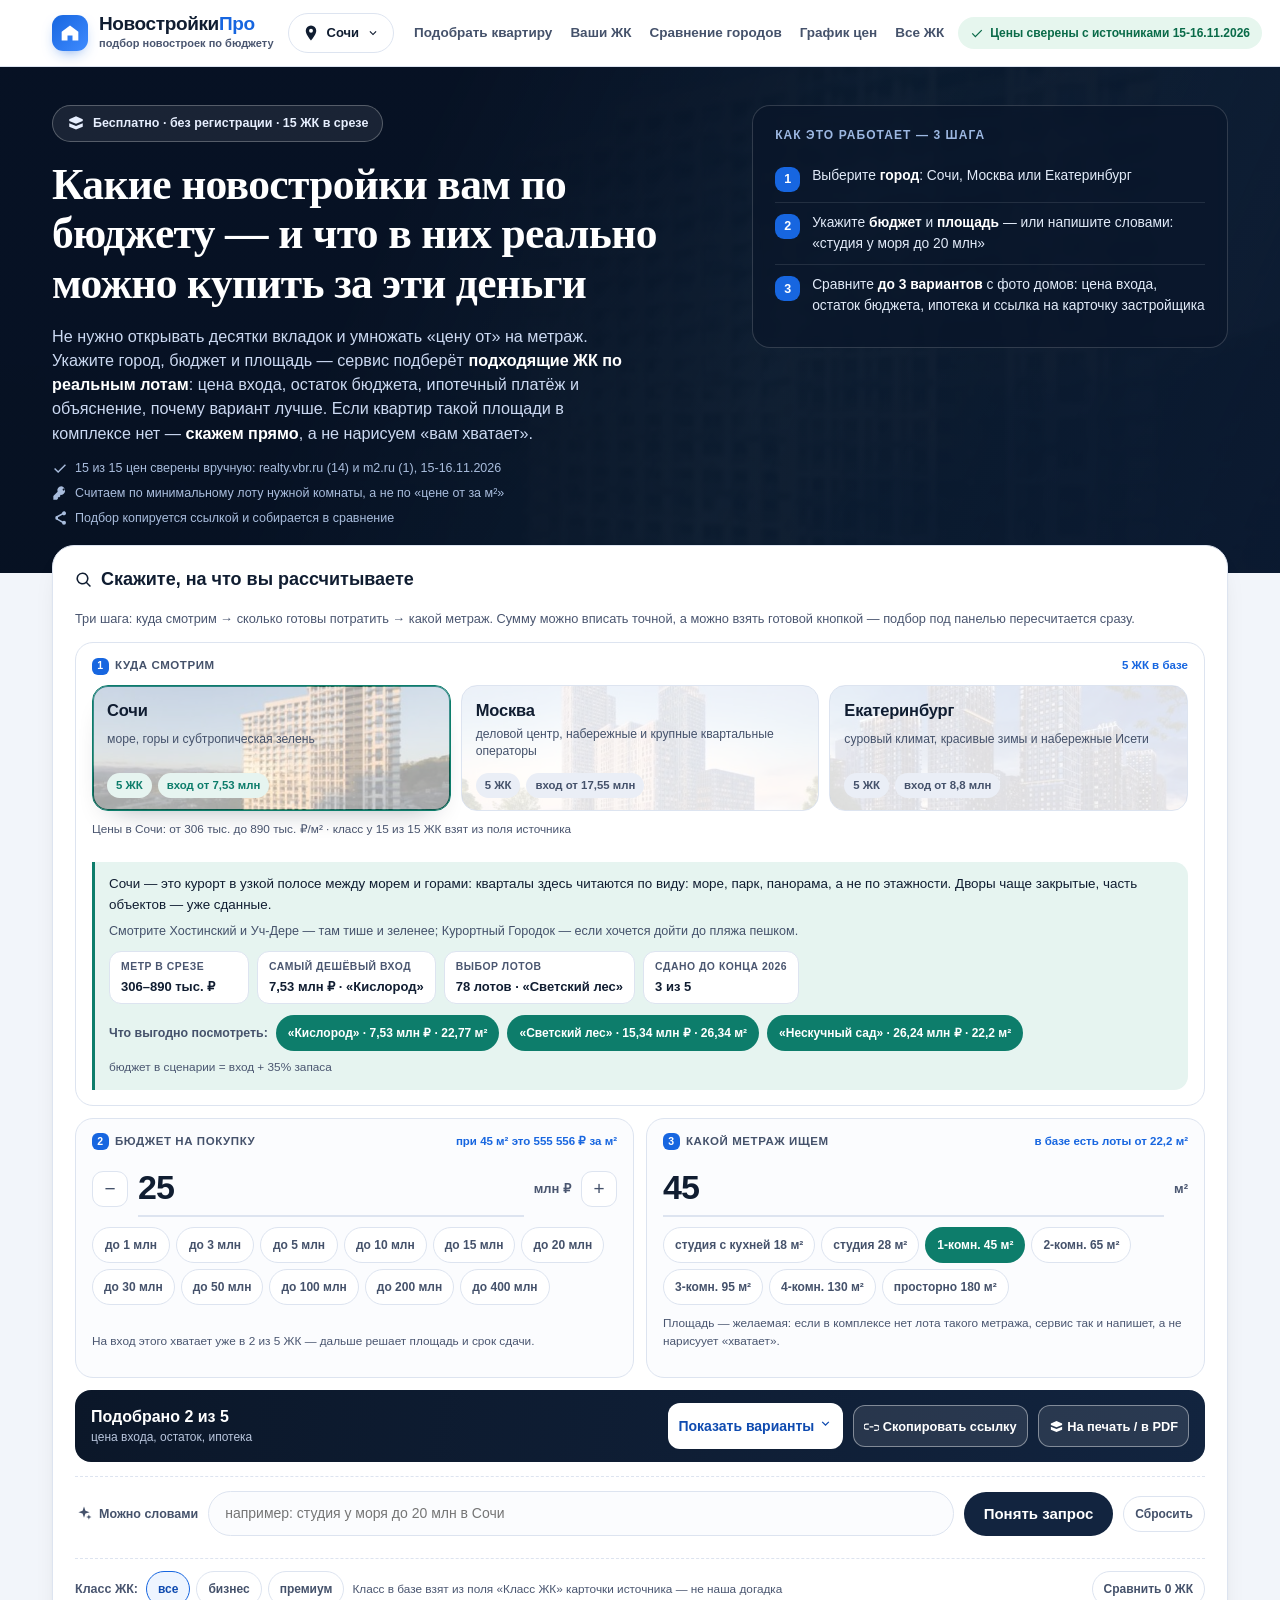
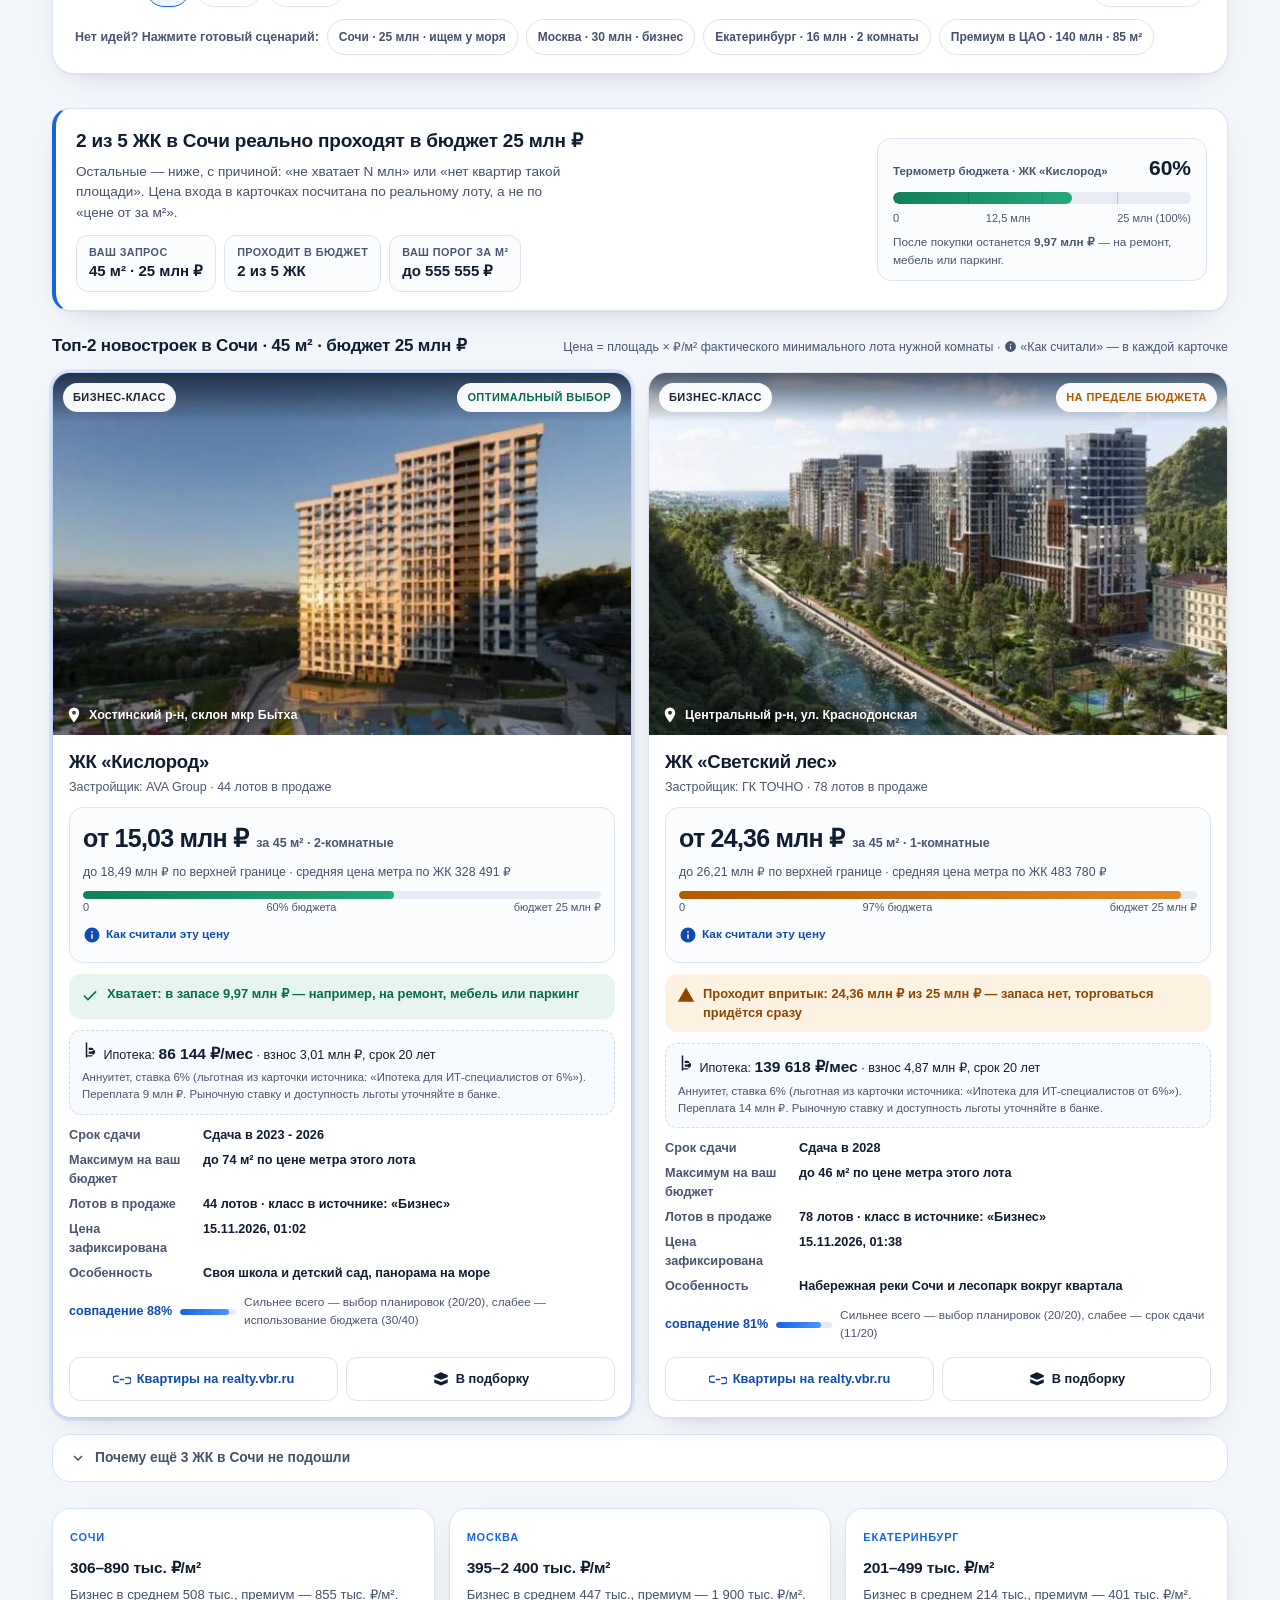
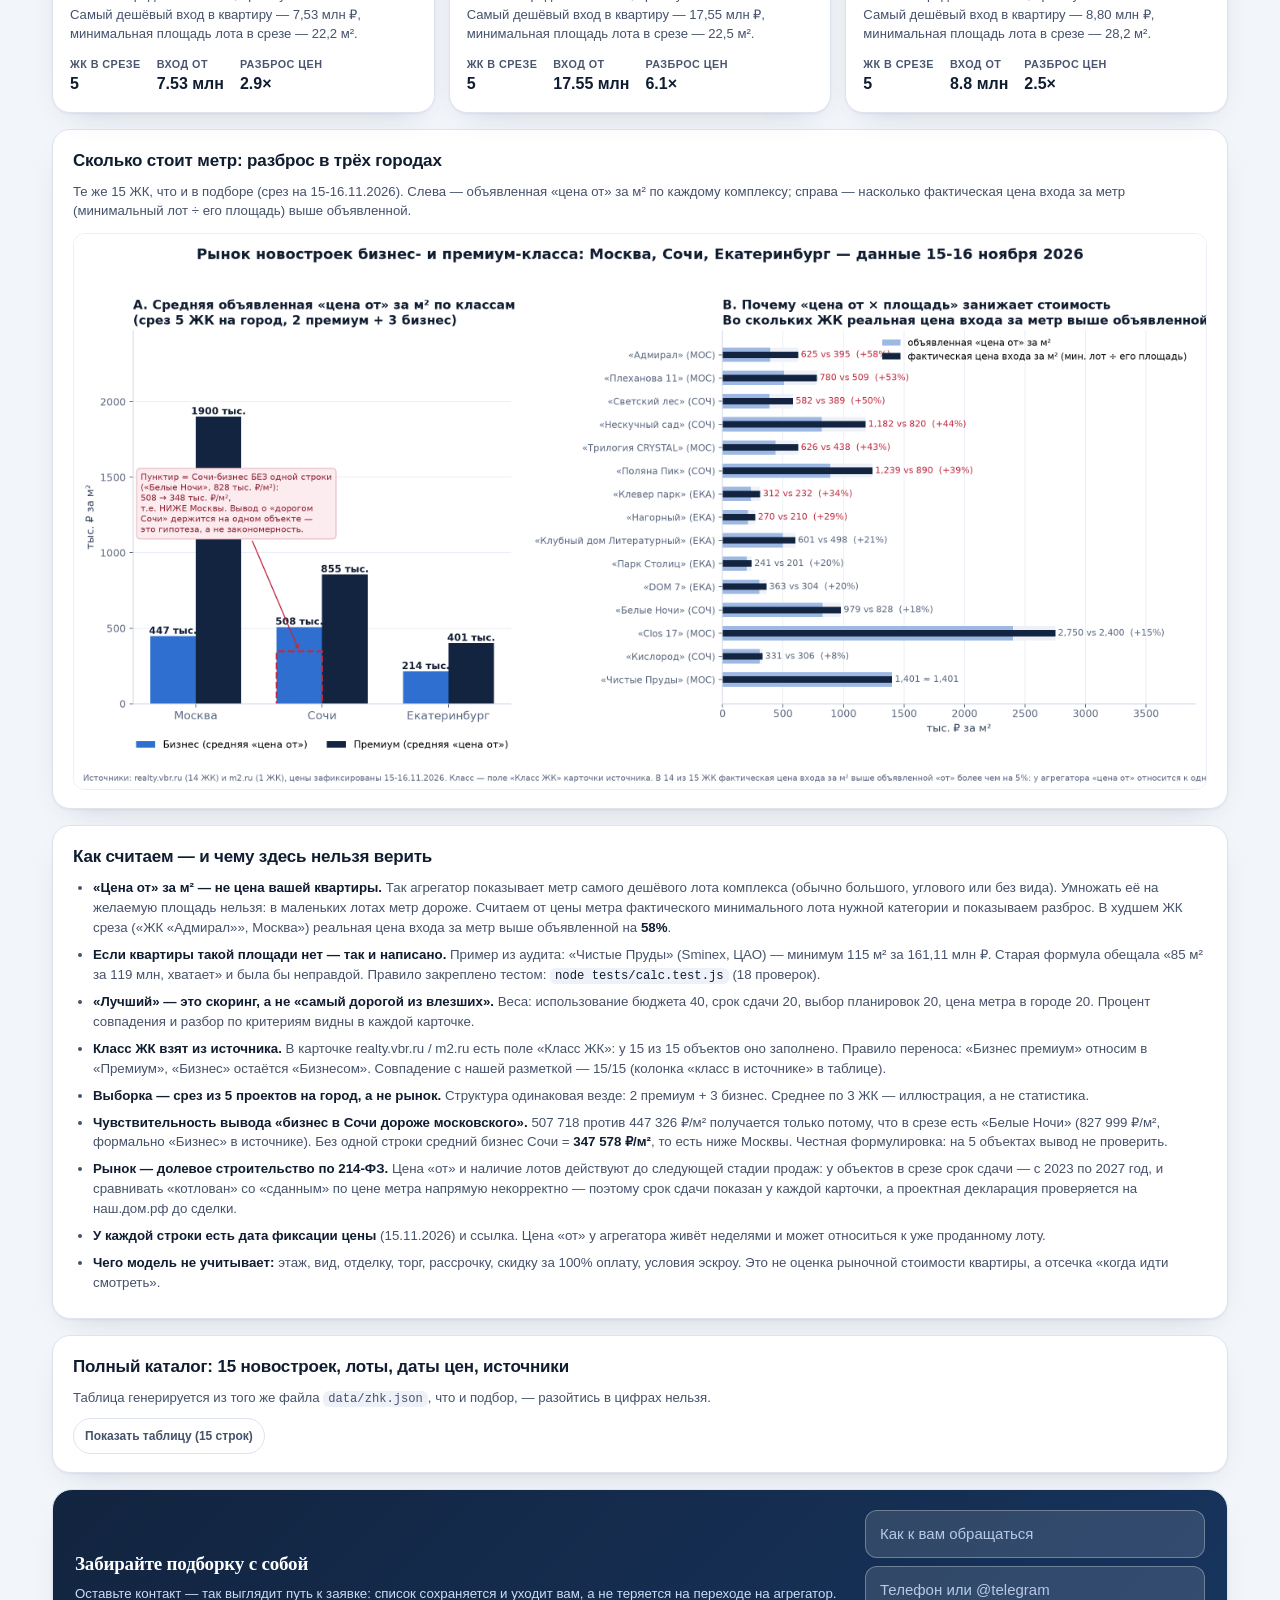
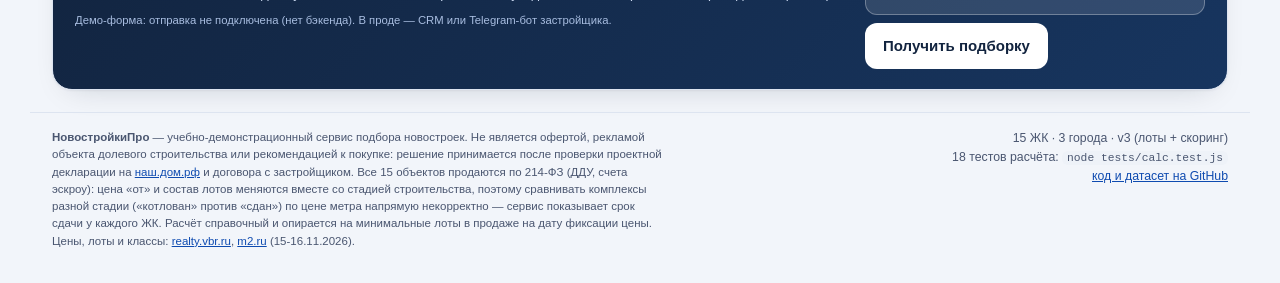
==== commit 3f1e4807: "Add files via upload" ====
--- a/index-standalone.html
+++ b/index-standalone.html
@@ -72,8 +72,15 @@
 .burger{display:none;width:44px;height:44px;border-radius:12px;border:1px solid var(--line);background:#fff;cursor:pointer;place-items:center}
 
 /* ---------- герой ---------- */
-.hero{position:relative;overflow:hidden;background:var(--ink);color:#fff;isolation:isolate}
-.hero-bg{position:absolute;inset:0;background-size:cover;background-position:center 60%;opacity:.28;filter:saturate(.85);z-index:-2}
+.hero{position:relative;overflow:hidden;background:var(--ink);color:#fff;isolation:isolate;transition:background .6s ease}
+:root{--city-accent:#1766e0;--city-soft:#eef3fb}
+.hero-bg{position:absolute;inset:0;overflow:hidden;z-index:-2;background:var(--ink)}
+.hero-photo{position:absolute;inset:-4%;background-size:cover;background-position:center 58%;opacity:0;filter:saturate(.92);
+  transition:opacity 1.1s ease}
+.hero-photo.on{opacity:.30;animation:kenburns 30s ease-out both}
+@keyframes kenburns{from{transform:scale(1.03)}to{transform:scale(1.11) translate3d(0,-1.4%,0)}}
+.hero-veil{position:absolute;inset:0;background:linear-gradient(115deg,rgba(11,23,41,.94) 0%,rgba(11,23,41,.72) 46%,rgba(11,23,41,.5) 100%)}
+.hero-veil::after{content:"";position:absolute;inset:0;background:var(--city-accent);opacity:.16;mix-blend-mode:screen;transition:background .7s ease}
 .hero::after{content:"";position:absolute;inset:0;z-index:-1;background:linear-gradient(115deg,rgba(7,17,35,.97) 30%,rgba(9,22,45,.72) 60%,rgba(11,25,48,.95))}
 .hero-inner{max-width:var(--maxw);margin:0 auto;padding:38px 22px 46px;display:grid;grid-template-columns:minmax(0,1.4fr) minmax(0,1fr);gap:34px;align-items:start}
 .hero-eyebrow{display:inline-flex;align-items:center;gap:8px;padding:8px 14px;border-radius:999px;border:1px solid rgba(255,255,255,.26);background:rgba(255,255,255,.08);font-size:12.5px;font-weight:700;color:#e7efff}
@@ -97,6 +104,65 @@
 .finder-head h2{margin:0;font-size:18px;font-weight:800;display:flex;align-items:center;gap:8px}
 .finder-head p{margin:0;font-size:12.8px;color:var(--text-muted)}
 .fields{display:grid;grid-template-columns:1.02fr 1fr 1fr 224px;gap:14px;align-items:stretch}
+/* --- шаги подбора: вертикальный сценарий, город задаёт настроение --- */
+.steps-flow{display:grid;gap:12px;grid-template-columns:minmax(0,1fr)}
+.step-duo{display:grid;grid-template-columns:minmax(0,1fr) minmax(0,1fr);gap:12px}
+.step{border:1px solid var(--line);border-radius:var(--radius);padding:14px 16px 15px;background:#fbfcfe;display:flex;flex-direction:column;gap:10px;min-width:0}
+.step-city{background:#fff}
+.city-cards{display:grid;grid-template-columns:repeat(3,minmax(0,1fr));gap:10px}
+.city-card{position:relative;overflow:hidden;display:grid;gap:2px;text-align:left;border:1px solid var(--line);border-radius:16px;
+  background:#fff;padding:12px 14px;cursor:pointer;min-height:126px;color:var(--text);font-family:inherit;
+  transition:transform .38s cubic-bezier(.2,.7,.2,1),box-shadow .38s,border-color .38s}
+.city-card:hover{transform:translateY(-2px);box-shadow:0 12px 28px -16px rgba(11,23,41,.38)}
+.city-card:focus-visible{outline:2px solid var(--city-accent);outline-offset:2px}
+.city-photo{position:absolute;inset:0;width:100%;height:100%;object-fit:cover;opacity:.14;filter:saturate(1.05);
+  transition:opacity .5s ease,transform .8s cubic-bezier(.2,.7,.2,1)}
+.city-name,.city-mood,.city-meta{position:relative}
+.city-name{font-size:16.5px;font-weight:800;letter-spacing:-.01em}
+.city-mood{font-size:12.2px;line-height:1.4;color:var(--text-secondary)}
+.city-meta{display:flex;gap:6px;flex-wrap:wrap;margin-top:auto;padding-top:8px}
+.city-meta i{font-style:normal;font-size:11.4px;font-weight:700;border-radius:999px;padding:4px 9px;
+  background:var(--line-2);color:var(--text-secondary);transition:background .4s,color .4s}
+.city-card[aria-selected="true"]{border-color:var(--cc);box-shadow:inset 0 0 0 1px var(--cc),0 14px 30px -20px rgba(11,23,41,.45)}
+.city-card[aria-selected="true"] .city-photo{opacity:.36;transform:scale(1.07)}
+.city-card[aria-selected="true"] .city-meta i{background:var(--cc-soft);color:var(--cc)}
+/* карточка настроения города */
+.mood{margin:2px 0 0;border-left:3px solid var(--city-accent);background:var(--city-soft);border-radius:0 14px 14px 0;padding:12px 14px 13px}
+.mood.in{animation:moodIn .6s cubic-bezier(.2,.7,.2,1) both}
+@keyframes moodIn{from{opacity:0;transform:translateY(10px)}to{opacity:1;transform:none}}
+.mood-lead{margin:0;font-size:13.4px;line-height:1.52;color:var(--text)}
+.mood-hint{margin:7px 0 0;font-size:12.6px;line-height:1.45;color:var(--text-secondary)}
+.mood-facts{display:flex;flex-wrap:wrap;gap:8px;margin-top:11px}
+.fact{display:grid;gap:2px;background:#fff;border:1px solid var(--line);border-radius:12px;padding:7px 11px;min-width:140px}
+.fact i{font-style:normal;font-size:10.4px;font-weight:800;letter-spacing:.05em;text-transform:uppercase;color:var(--text-muted)}
+.fact b{font-size:13px;font-variant-numeric:tabular-nums}
+.mood-deals{display:flex;flex-wrap:wrap;gap:8px;align-items:center;margin-top:11px}
+.mood-deals>b{font-size:12.4px;color:var(--text-secondary)}
+.chip.deal{background:var(--city-accent);border-color:transparent;color:#fff;font-weight:700}
+.chip.deal:hover{filter:brightness(1.07)}
+/* поля ввода вместо ползунков */
+.amount.big{display:flex;align-items:center;gap:10px;flex-wrap:wrap}
+.amount.big input{flex:1 1 110px;min-width:90px;border:0;border-bottom:2px solid var(--line);background:none;padding:2px 0;
+  font-size:34px;font-weight:800;letter-spacing:-.03em;font-variant-numeric:tabular-nums;color:var(--text);
+  transition:border-color .3s}
+.amount.big input:focus{outline:none;border-bottom-color:var(--city-accent)}
+.amount.big .unit{font-size:13px;font-weight:700;color:var(--text-muted)}
+.nudge{width:36px;height:36px;flex:none;border-radius:11px;border:1px solid var(--line);background:#fff;color:var(--text-secondary);
+  font-size:19px;line-height:1;cursor:pointer;transition:border-color .25s,color .25s,transform .25s}
+.nudge:hover{border-color:var(--city-accent);color:var(--city-accent);transform:translateY(-1px)}
+.presets .chip{min-width:78px;justify-content:center;text-align:center}
+.presets .chip[aria-pressed="true"]{background:var(--city-accent);border-color:transparent;color:#fff;font-weight:700}
+/* полоса результата под полями */
+.cta-bar{display:flex;align-items:center;gap:10px;flex-wrap:wrap;margin-top:12px;padding:13px 16px;border-radius:16px;
+  background:linear-gradient(100deg,var(--ink),var(--ink-2));color:#fff}
+.cta-bar .cta-count{line-height:1.25}
+.cta-bar .big{font-size:16px;font-weight:800}
+.cta-bar .small{font-size:12px;color:#b9c6dd}
+.cta-bar .btn-go{margin-left:auto}
+/* анимация переключения города */
+.finder.city-switch .step{animation:stepIn .5s cubic-bezier(.2,.7,.2,1) both}
+.finder.city-switch .step-duo .step:nth-child(2){animation-delay:.07s}
+@keyframes stepIn{from{opacity:.35;transform:translateY(6px) scale(.995)}to{opacity:1;transform:none}}
 .field{border:1px solid var(--line);border-radius:var(--radius);padding:13px 14px 14px;background:#fbfcfe;display:flex;flex-direction:column;gap:10px;min-height:196px}
 .field-top{display:flex;align-items:center;justify-content:space-between;gap:6px;white-space:nowrap}
 .step-tag{font-size:11.5px;font-weight:800;text-transform:uppercase;letter-spacing:.05em;color:var(--text-secondary);display:inline-flex;align-items:center}
@@ -128,6 +194,9 @@
 .classbar{margin-top:12px;display:flex;gap:8px;align-items:center;flex-wrap:wrap;border-top:1px dashed var(--line);padding-top:12px}
 .classbar>b{font-size:12.5px;color:var(--text-muted)}
 .classbar .grow{margin-left:auto}
+.v-pill.lift{cursor:pointer;font-family:inherit;text-align:left;border:1px dashed var(--city-accent);
+  background:var(--city-soft);transition:background .25s,transform .25s}
+.v-pill.lift:hover{transform:translateY(-1px);background:#fff}
 .compare-out{margin-top:10px;width:100%;font-family:ui-monospace,SFMono-Regular,Menlo,Consolas,monospace;font-size:12.4px;white-space:pre-wrap;background:#fbfcfe;border:1px solid var(--line);border-radius:12px;padding:12px 14px}
 .scenes{margin-top:12px;display:flex;gap:8px;align-items:center;flex-wrap:wrap}
 .scenes>b{font-size:12.5px;color:var(--text-muted)}
@@ -267,6 +336,17 @@
 @media (max-width:1180px){
   .nav{display:none}.burger{display:grid}
   .fields{grid-template-columns:1fr 1fr}
+  .city-cards{grid-template-columns:repeat(3,minmax(0,1fr));gap:6px}
+  .city-card{min-height:44px;padding:9px 7px;border-radius:13px}
+  .step-city{padding:11px 10px 12px}
+  .city-name{font-size:12.2px;letter-spacing:-.25px;line-height:1.2}
+  .city-mood,.city-meta{display:none}
+  .city-photo{opacity:.1}
+  .step-duo{grid-template-columns:minmax(0,1fr)}
+  .field-top{white-space:normal}
+  .amount.big input{font-size:29px}
+  .cta-bar .btn-go{margin-left:0;width:100%;justify-content:center}
+  .cta-bar .btn-ghost-light{flex:1 1 44%}
   .field-cta{grid-column:span 2;min-height:0;flex-direction:row;justify-content:space-between;align-items:center;flex-wrap:wrap;text-align:left}
   .field-cta>div{flex:1 1 200px}
   .btn-go,.btn-ghost-light{width:auto;flex:1 1 180px}
@@ -276,6 +356,10 @@
 @media (max-width:720px){
   body{font-size:14.5px}
   .fields{grid-template-columns:1fr}.field-cta{grid-column:auto}.field{min-height:0}
+  .mood{padding:10px 11px}
+  .mood-lead{font-size:12.8px;line-height:1.45}
+  .note-soft{display:none}
+  .presets .chip{font-size:12.4px}.fact{min-width:calc(50% - 4px)}.presets .chip{flex:1 1 calc(33.3% - 6px);min-width:0}
   .hero h1{font-size:26px}
   .topbar-inner{padding:0 12px;gap:8px}.stamp{display:none}
   .brand-name,.brand-tag{display:none}.brand{gap:0}
@@ -300,6 +384,7 @@
   td.num{white-space:normal}
   tr[data-fits] td:first-child{box-shadow:none}
 }
+@media (prefers-reduced-motion:reduce){.mood.in,.finder.city-switch .step,.hero-photo.on{animation:none}.city-card,.city-photo,.hero-photo,.nudge{transition:none}}
 @media print{.topbar,.finder-wrap,.hero-bg,.lead,.burger{display:none}.card,.verdict,.block .inner{box-shadow:none}}
 </style>
 </head>
@@ -344,10 +429,10 @@
       </div>
       <nav class="nav" id="main-nav" aria-label="Разделы">
         <a href="#finder">Подобрать квартиру</a>
-        <a href="#results">Ваши 3 ЖК</a>
+        <a href="#results">Ваши ЖК</a>
         <a href="#sheet">Сравнение городов</a>
         <a href="#chart">График цен</a>
-        <a href="#catalog">Все 15 ЖК</a>
+        <a href="#catalog">Все ЖК</a>
       </nav>
       <div class="topbar-right">
         <span class="stamp"><svg class="ic" aria-hidden="true" style="width:14px;height:14px"><use href="#i-check"/></svg> Цены сверены с источниками 15-16.11.2026</span>
@@ -357,13 +442,17 @@
   </header>
 
   <section class="hero">
-    <div class="hero-bg" id="heroBg" aria-hidden="true"></div>
+    <div class="hero-bg" aria-hidden="true">
+      <div class="hero-photo on" id="heroPhotoA"></div>
+      <div class="hero-photo" id="heroPhotoB"></div>
+      <div class="hero-veil"></div>
+    </div>
     <div class="hero-inner">
       <div>
         <span class="hero-eyebrow"><svg class="ic" aria-hidden="true"><use href="#i-scale"/></svg> Бесплатно · без регистрации · 15 ЖК в срезе</span>
         <h1>Какие новостройки вам по бюджету — и что в них реально можно купить за эти деньги</h1>
         <p class="hero-sub">Не нужно открывать десятки вкладок и умножать «цену от» на метраж. Укажите город, бюджет и площадь — сервис
-          подберёт <b>3 ЖК по реальным лотам</b>: цена входа, остаток бюджета, ипотечный платёж и объяснение, почему вариант лучше.
+          подберёт <b>подходящие ЖК по реальным лотам</b>: цена входа, остаток бюджета, ипотечный платёж и объяснение, почему вариант лучше.
           Если квартир такой площади в комплексе нет — <b>скажем прямо</b>, а не нарисуем «вам хватает».</p>
         <div class="hero-fine">
           <span><svg class="ic ic--in" aria-hidden="true"><use href="#i-check"/></svg> 15 из 15 цен сверены вручную: realty.vbr.ru (14) и m2.ru (1), 15-16.11.2026</span>
@@ -375,7 +464,7 @@
         <p class="steps-title">Как это работает — 3 шага</p>
         <div class="step-row"><span class="step-num" aria-hidden="true">1</span><p>Выберите <b>город</b>: Сочи, Москва или Екатеринбург</p></div>
         <div class="step-row"><span class="step-num" aria-hidden="true">2</span><p>Укажите <b>бюджет</b> и <b>площадь</b> — или напишите словами: «студия у моря до 20 млн»</p></div>
-        <div class="step-row"><span class="step-num" aria-hidden="true">3</span><p>Сравните <b>3 варианта</b> с фото домов и откройте карточку застройщика по ссылке</p></div>
+        <div class="step-row"><span class="step-num" aria-hidden="true">3</span><p>Сравните <b>до 3 вариантов</b> с фото домов: цена входа, остаток бюджета, ипотека и ссылка на карточку застройщика</p></div>
       </aside>
     </div>
   </section>
@@ -383,48 +472,63 @@
   <div class="finder-wrap">
     <section class="finder" id="finder" aria-labelledby="finderTitle">
       <div class="finder-head">
-        <h2 id="finderTitle"><svg class="ic" aria-hidden="true"><use href="#i-search"/></svg> Параметры вашей будущей квартиры</h2>
-        <p>Двигайте ползунки или вводите цифры — результат под панелью обновляется мгновенно</p>
+        <h2 id="finderTitle"><svg class="ic" aria-hidden="true"><use href="#i-search"/></svg> Скажите, на что вы рассчитываете</h2>
+        <p>Три шага: куда смотрим → сколько готовы потратить → какой метраж. Сумму можно вписать точной,
+          а можно взять готовой кнопкой — подбор под панелью пересчитается сразу.</p>
       </div>
 
-      <div class="fields">
-        <div class="field">
-          <div class="field-top"><span class="step-tag"><i aria-hidden="true">1</i>Город</span><span class="field-hint" id="cityCountHint"></span></div>
-          <div class="seg" role="tablist" aria-label="Город" id="cityTabs"></div>
-          <span class="field-note" id="cityPriceNote"></span>
+      <div class="steps-flow">
+        <section class="step step-city">
+          <div class="field-top">
+            <span class="step-tag"><i aria-hidden="true">1</i>Куда смотрим</span>
+            <span class="field-hint" id="cityCountHint"></span>
+          </div>
+          <div class="city-cards" role="tablist" aria-label="Город" id="cityTabs"></div>
+          <p class="field-note" id="cityPriceNote"></p>
+          <div class="mood" id="cityMood">
+            <p class="mood-lead" id="moodLead"></p>
+            <p class="mood-hint" id="moodHint"></p>
+            <div class="mood-facts" id="moodFacts"></div>
+            <div class="mood-deals" id="moodDeals"></div>
+          </div>
+        </section>
+
+        <div class="step-duo">
+          <section class="step">
+            <div class="field-top">
+              <span class="step-tag"><i aria-hidden="true">2</i>Бюджет на покупку</span>
+              <span class="field-hint" id="budgetPctHint"></span>
+            </div>
+            <div class="amount big">
+              <button class="nudge" type="button" id="budgetLess" aria-label="Уменьшить бюджет на 5 млн">−</button>
+              <input type="text" id="budgetInput" class="typed" inputmode="decimal" value="25" autocomplete="off" spellcheck="false" aria-label="Бюджет, миллионов рублей" />
+              <span class="unit" aria-hidden="true">млн ₽</span>
+              <button class="nudge" type="button" id="budgetMore" aria-label="Увеличить бюджет на 5 млн">+</button>
+            </div>
+            <div class="chips presets" role="group" aria-label="Быстрый выбор бюджета" id="budgetPresets"></div>
+            <p class="field-note" id="budgetTypeHint"></p>
+          </section>
+
+          <section class="step">
+            <div class="field-top">
+              <span class="step-tag"><i aria-hidden="true">3</i>Какой метраж ищем</span>
+              <span class="field-hint" id="maxPpmHint"></span>
+            </div>
+            <div class="amount big">
+              <input type="text" id="areaInput" class="typed" inputmode="numeric" value="45" autocomplete="off" spellcheck="false" aria-label="Площадь, квадратных метров" />
+              <span class="unit" aria-hidden="true">м²</span>
+            </div>
+            <div class="chips presets" role="group" aria-label="Типовая квартира" id="areaPresets"></div>
+            <p class="field-note note-soft">Площадь — желаемая: если в комплексе нет лота такого метража, сервис так и напишет, а не нарисуует «хватает».</p>
+          </section>
         </div>
-
-        <div class="field">
-          <div class="field-top"><span class="step-tag"><i aria-hidden="true">2</i>Бюджет на покупку</span><span class="field-hint" id="budgetPctHint"></span></div>
-          <div class="amount"><input type="number" id="budgetInput" inputmode="decimal" min="5" max="400" step="0.5" value="25" aria-label="Бюджет, миллионов рублей" /><span aria-hidden="true">млн ₽</span></div>
-          <input type="range" id="budgetRange" min="5" max="400" step="0.5" value="25" aria-label="Ползунок бюджета, миллионов рублей" />
-          <div class="chips" role="group" aria-label="Быстрый выбор бюджета">
-            <button class="chip" type="button" data-budget="10" aria-pressed="false">10 млн</button>
-            <button class="chip" type="button" data-budget="25" aria-pressed="true">25 млн</button>
-            <button class="chip" type="button" data-budget="40" aria-pressed="false">40 млн</button>
-            <button class="chip" type="button" data-budget="80" aria-pressed="false">80 млн</button>
-            <button class="chip" type="button" data-budget="150" aria-pressed="false">150 млн</button>
-          </div>
-        </div>
-
-        <div class="field">
-          <div class="field-top"><span class="step-tag"><i aria-hidden="true">3</i>Желаемая площадь</span><span class="field-hint" id="maxPpmHint"></span></div>
-          <div class="amount"><input type="number" id="areaInput" inputmode="numeric" min="18" max="250" step="1" value="45" aria-label="Площадь, квадратных метров" /><span aria-hidden="true">м²</span></div>
-          <input type="range" id="areaRange" min="18" max="250" step="1" value="45" aria-label="Ползунок площади, квадратных метров" />
-          <div class="chips" role="group" aria-label="Типовая квартира">
-            <button class="chip" type="button" data-area="28" aria-pressed="false">студия ~28 м²</button>
-            <button class="chip" type="button" data-area="45" aria-pressed="true">1-комн ~45 м²</button>
-            <button class="chip" type="button" data-area="65" aria-pressed="false">2-комн ~65 м²</button>
-            <button class="chip" type="button" data-area="95" aria-pressed="false">3-комн ~95 м²</button>
-          </div>
-        </div>
-
-        <div class="field field-cta">
-          <div><span class="big" id="ctaCount">Подобрано 3 ЖК</span><br /><span class="small" id="ctaNote">цена входа, остаток, ипотека</span></div>
-          <button class="btn-go" type="button" id="goBtn">Показать варианты <svg class="ic" aria-hidden="true" style="width:15px;height:15px"><use href="#i-chev"/></svg></button>
-          <button class="btn-ghost-light" type="button" id="shareBtn"><svg class="ic" aria-hidden="true" style="width:15px;height:15px;vertical-align:-3px"><use href="#i-link"/></svg> <span id="shareLabel">Скопировать ссылку</span></button>
-          <button class="btn-ghost-light" type="button" id="printBtn"><svg class="ic" aria-hidden="true" style="width:15px;height:15px;vertical-align:-3px"><use href="#i-scale"/></svg> На печать / в PDF</button>
-        </div>
+      </div>
+
+      <div class="cta-bar">
+        <span class="cta-count"><span class="big" id="ctaCount">Подобрано 3 ЖК</span><br /><span class="small" id="ctaNote">цена входа, остаток, ипотека</span></span>
+        <button class="btn-go" type="button" id="goBtn">Показать варианты <svg class="ic" aria-hidden="true" style="width:15px;height:15px"><use href="#i-chev"/></svg></button>
+        <button class="btn-ghost-light" type="button" id="shareBtn"><svg class="ic" aria-hidden="true" style="width:15px;height:15px;vertical-align:-3px"><use href="#i-link"/></svg> <span id="shareLabel">Скопировать ссылку</span></button>
+        <button class="btn-ghost-light" type="button" id="printBtn"><svg class="ic" aria-hidden="true" style="width:15px;height:15px;vertical-align:-3px"><use href="#i-scale"/></svg> На печать / в PDF</button>
       </div>
 
       <div class="nl">
@@ -828,7 +932,7 @@
  *
  * Как обновляется экран:
  *  · карточки создаются один раз на ЖК и переиспользуются (cardCache) — <img> не пересоздаётся,
- *    поэтому перерисовка на каждое движение ползунка не парсит заново фото;
+ *    поэтому перерисовка на каждое изменение бюджета/метража не парсит заново фото;
  *  · меняются только textContent / className / style.width;
  *  · тяжёлые блоки (таблица, шпаргалка) пересобираются по событию, а не на каждый тик.
  */
@@ -841,6 +945,29 @@
   var $ = function (id) { return document.getElementById(id); };
   var CITY_PREP = { "Сочи": "в Сочи", "Москва": "в Москве", "Екатеринбург": "в Екатеринбурге" };
   var CLASS_FILTERS = ["Все", "Бизнес", "Премиум"];
+  /* Настроение города: одна короткая строка про характер места + акцент в интерфейс.
+     Числа рядом сервис берёт из данных, а не из этого словаря. */
+  var CITY_MOOD = {
+    "Сочи": {
+      slug: "sochi", accent: "#0d7d6b", soft: "#e6f4f0",
+      mood: "море, горы и субтропическая зелень",
+      lead: "Сочи — это курорт в узкой полосе между морем и горами: кварталы здесь читаются по виду: море, парк, панорама, а не по этажности. Дворы чаще закрытые, часть объектов — уже сданные.",
+      hint: "Смотрите Хостинский и Уч-Дере — там тише и зеленее; Курортный Городок — если хочется дойти до пляжа пешком."
+    },
+    "Москва": {
+      slug: "msk", accent: "#1a4fd6", soft: "#e8eefc",
+      mood: "деловой центр, набережные и крупные квартальные операторы",
+      lead: "Москва в этом срезе — про плотную городскую ткань: крупные девелоперы, дворы без машин, рядом парки и вода. Метр здесь дороже, чем в двух других городах среза, и это единственный город, где премиум уходит за 2 млн ₽/м².",
+      hint: "Печатники и Хорошёво-Мнёвники — кварталы у воды; ЦАО — если важен адрес, а не метраж: там вход от 161 млн."
+    },
+    "Екатеринбург": {
+      slug: "ekb", accent: "#9a5a12", soft: "#f8efe4",
+      mood: "суровый климат, красивые зимы и набережные Исети",
+      lead: "Екатеринбург — город крепких квартальных структур: набережные, парки, виды на воду и самый доступный метр в нашем срезе. Здесь реально взять 60 м² за 16 млн и получить готовый дом.",
+      hint: "Чкаловский (м. Чкаловская) и ВИЗ — набережная и транспорт; Октябрьский — выход в ЦПКиО прямо из двора."
+    }
+  };
+  function theme(c) { return CITY_MOOD[c] || { slug: "", accent: "#1766e0", soft: "#eef3fb", mood: "", lead: "", hint: "" }; }
 
   var state = { city: "Сочи", budget: 25, area: 45, klass: "Все", query: "" };
   var cardCache = new Map();
@@ -848,7 +975,13 @@
   var last = null;     // последний результат match()
 
   /* ------------------------------------------------------------------ утилиты */
-  function clamp(v, a, b) { v = typeof v === "number" ? v : parseFloat(v); return isNaN(v) ? a : Math.min(b, Math.max(a, v)); }
+  function parseNum(v) { return typeof v === "number" ? v : parseFloat(String(v).replace(/\s/g, "").replace(",", ".")); }
+  function clamp(v, a, b) { v = parseNum(v); return isNaN(v) ? a : Math.min(b, Math.max(a, v)); }
+  function money(v) {
+    var s = dec(v);
+    if (s.indexOf(",") < 0) return s;               // целое: 140 -> "140", не "14"
+    return s.replace(/0+$/, "").replace(/,$/, "");  // 27,50 -> "27,5"
+  }
   function num(v, d) { return (d ? Number(v).toFixed(d) : String(Math.round(v))).replace(/\B(?=(\d{3})+(?!\d))/g, " "); }
   function mln(v) { return (Math.round(v * 100) / 100).toFixed(2).replace(".", ",") + " млн ₽"; }
   function dec(v) { return String(Math.round(v * 100) / 100).replace(".", ","); }
@@ -871,18 +1004,25 @@
     var tabs = $("cityTabs"), menu = $("cityDDMenu");
     tabs.innerHTML = ""; menu.innerHTML = "";
     cities().forEach(function (c) {
-      var n = cityList(c).length;
+      var list = cityList(c), t = theme(c);
+      var entry = list.length ? Math.min.apply(null, list.map(function (z) { return z.minLotMln; })) : 0;
       var b = document.createElement("button");
-      b.type = "button"; b.dataset.city = c; b.textContent = c;
+      b.type = "button"; b.className = "city-card"; b.dataset.city = c;
       b.setAttribute("role", "tab");
       b.setAttribute("aria-selected", String(c === state.city));
       b.tabIndex = c === state.city ? 0 : -1;
+      b.style.setProperty("--cc", t.accent); b.style.setProperty("--cc-soft", t.soft);
+      b.innerHTML =
+        '<img class="city-photo" alt="" aria-hidden="true" src="' + esc(photoFor(list[0] ? list[0].imgKey : "")) + '" />' +
+        '<span class="city-name">' + esc(c) + "</span>" +
+        '<span class="city-mood">' + esc(t.mood) + "</span>" +
+        '<span class="city-meta"><i>' + list.length + " ЖК</i><i>вход от " + dec(entry) + " млн</i></span>";
       b.addEventListener("click", function () { setCity(c, true); });
       tabs.appendChild(b);
 
       var m = document.createElement("button");
       m.type = "button"; m.setAttribute("role", "menuitem"); m.dataset.city = c;
-      m.innerHTML = "<span>" + esc(c) + "</span><small>" + n + " ЖК в базе</small>";
+      m.innerHTML = "<span>" + esc(c) + "</span><small>" + list.length + " ЖК · вход от " + dec(entry) + " млн</small>";
       m.addEventListener("click", function () { setCity(c, true); cityMenu(false); });
       menu.appendChild(m);
     });
@@ -908,11 +1048,97 @@
     $("cityDDLabel").textContent = state.city;
   }
 
+  var moodCity = null;
   function setCity(c, scroll) {
+    var changed = c !== state.city;
     state.city = c;
     syncCityUI();
+    if (changed) $("finder").classList.add("city-switch");
     render();
-    if (scroll) $("finder").scrollIntoView({ block: "start" });
+    if (changed) setTimeout(function () { $("finder").classList.remove("city-switch"); }, 620);
+    if (scroll) $("results").scrollIntoView({ block: "nearest" });
+  }
+
+  /* Настроение города: 3 факта из данных + до 3 «выгодных» сценария. */
+  function cityFacts(c) {
+    var list = cityList(c);
+    if (!list.length) return { facts: [], deals: [] };
+    var ppms = list.map(function (z) { return z.pricePerM2; });
+    var done = list.filter(function (z) { return z.deliveryYearTo && z.deliveryYearTo <= 2026; });
+    var cheap = list.slice().sort(function (a, b) { return a.minLotMln - b.minLotMln; })[0];
+    var wide = list.slice().sort(function (a, b) { return (b.offers || 0) - (a.offers || 0); })[0];
+    var facts = [
+      { k: "метр в срезе", v: num(Math.min.apply(null, ppms) / 1000) + "–" + num(Math.max.apply(null, ppms) / 1000) + " тыс. ₽" },
+      { k: "самый дешёвый вход", v: mln(cheap.minLotMln) + " · " + cheap.name.replace(/^(ЖК|ГК) /, "") },
+      { k: "выбор лотов", v: (wide.offers || "н/д") + " лотов · " + wide.name.replace(/^(ЖК|ГК) /, "") },
+      { k: "сдано до конца 2026", v: done.length + " из " + list.length }
+    ];
+    var deals = list.slice().sort(function (a, b) { return a.minLotMln - b.minLotMln; }).slice(0, 3).map(function (z) {
+      var a = z.lots && z.lots.length ? z.lots[0] : null;
+      return {
+        label: z.name.replace(/^(ЖК|ГК) /, "") + " · " + mln(z.minLotMln) + (a ? " · " + dec(a.minAreaM2) + " м²" : ""),
+        scene: { city: c, budget: Math.max(1, Math.ceil(z.minLotMln * 1.35)), area: a ? Math.round(a.minAreaM2 + 6) : 45, klass: "Все", q: "" }
+      };
+    });
+    return { facts: facts, deals: deals };
+  }
+
+  function renderMood() {
+    var c = state.city, t = theme(c), host = $("cityMood");
+    if (!host) return;
+    document.body.dataset.city = t.slug || "";
+    document.documentElement.style.setProperty("--city-accent", t.accent);
+    document.documentElement.style.setProperty("--city-soft", t.soft);
+    var f = cityFacts(c);
+    $("moodLead").textContent = t.lead;
+    $("moodHint").textContent = t.hint;
+    $("moodFacts").innerHTML = f.facts.map(function (x) {
+      return '<span class="fact"><i>' + esc(x.k) + "</i><b>" + esc(x.v) + "</b></span>";
+    }).join("");
+    $("moodDeals").innerHTML = f.deals.length
+      ? "<b>Что выгодно посмотреть:</b>" + f.deals.map(function (d, i) {
+          return '<button class="chip deal" type="button" data-deal="' + i + '">' + esc(d.label) + "</button>";
+        }).join("") + '<span class="field-note" style="margin:0">бюджет в сценарии = вход + 35% запаса</span>'
+      : "";
+    host._deals = f.deals;
+    // плавная смена фона шапки: два слоя, перекрёстное растворение
+    var bg = cityList(c)[0], A = $("heroPhotoA"), B = $("heroPhotoB");
+    if (bg && A && B) {
+      var front = A.classList.contains("on") ? A : B, back = front === A ? B : A;
+      back.style.backgroundImage = "url('" + photoFor(bg.imgKey) + "')";
+      requestAnimationFrame(function () { back.classList.add("on"); front.classList.remove("on"); });
+    }
+    if (moodCity !== c) {
+      moodCity = c;
+      host.classList.remove("in");
+      void host.offsetWidth;
+      host.classList.add("in");
+    }
+  }
+
+  /* Подсказка под полем бюджета: на сколько ЖК хватает уже на входе. */
+  function renderBudgetHint() {
+    var el = $("budgetTypeHint");
+    if (!el) return;
+    var list = cityList(state.city);
+    if (!list.length) { el.textContent = ""; return; }
+    var min = Math.min.apply(null, list.map(function (z) { return z.minLotMln; }));
+    var fit = list.filter(function (z) { return z.minLotMln <= state.budget; }).length;
+    el.textContent = state.budget < min
+      ? "В " + (CITY_PREP[state.city] || state.city) + " самый дешёвый вход — " + mln(min) +
+        ". Ниже покажу, на сколько не хватает и что было бы достаточно."
+      : "На вход этого хватает уже в " + fit + " из " + list.length + " ЖК — дальше решает площадь и срок сдачи.";
+  }
+
+  function bindMood() {
+    var host = $("cityMood");
+    if (!host) return;
+    $("moodDeals").addEventListener("click", function (e) {
+      var b = e.target.closest("[data-deal]");
+      if (!b || !host._deals) return;
+      var d = host._deals[parseInt(b.dataset.deal, 10)];
+      if (d) applyScene(d.scene, true);
+    });
   }
 
   function cityMenu(open) {
@@ -1029,7 +1255,7 @@
       k.meter.className = "bad";
       k.meterLabel.textContent = "не влезает";
     }
-    k.meterBudget.textContent = "бюджет " + capBudget() + " млн ₽";
+    k.meterBudget.textContent = "бюджет " + money(capBudget()) + " млн ₽";
 
     var verdict = k.verdict, mark = k.vicon;
     k.verdict.parentNode.className = "verdict-line " +
@@ -1097,49 +1323,66 @@
   function renderVerdict(res) {
     var v = $("verdict"), prep = CITY_PREP[state.city] || ("в " + state.city);
     var capNote = res.queryCapApplied
-      ? " Считаю по потолку из запроса: " + res.capMln + " млн ₽ (в поле бюджета указано " + state.budget + " млн)." : "";
+      ? " Считаю по потолку из запроса: " + money(res.capMln) + " млн ₽ (в поле бюджета указано " + money(state.budget) + " млн)." : "";
     var head, sub;
     var narrowed = res.cityCountAll > res.cityCount
       ? "Ваши слова оставили " + res.cityCount + " из " + res.cityCountAll + " ЖК " + prep + " — остальные не подходят по тексту карточки. " : "";
     if (!res.cityCount && res.cityCountAll) {
       head = "Со словами запроса не совпал ни один ЖК " + prep;
       sub = "Всего в базе по этому городу " + res.cityCountAll + " ЖК, но в их описаниях нет того, что вы написали. " +
-        "Нажмите «Сбросить» — расчёт останется на ползунках, или попробуйте слова, которые в карточках встречаются: " +
+        "Нажмите «Сбросить» — расчёт останется на обычных полях бюджета и метража, или попробуйте слова, которые в карточках встречаются: " +
         "море, парк, метро, «сдан», отделка.";
     } else if (!res.cityCount) {
       head = "Нет данных по городу «" + state.city + "»";
       sub = "В базе 15 ЖК: " + cities().join(", ") + ".";
     } else if (res.fittingCount === 0) {
       var cheap = res.cheapest ? res.cheapest.entryFloor : null;
-      head = "В бюджете " + res.capMln + " млн ₽ подходящих ЖК " + prep + " нет";
+      head = "В бюджете " + money(res.capMln) + " млн ₽ подходящих ЖК " + prep + " нет";
       sub = "Самый дешёвый вход " + prep + (state.klass !== "Все" ? " в классе «" + state.klass.toLowerCase() + "»" : "") + " — " +
         (cheap ? mln(cheap) + " (" + esc(res.cheapest.zhk.name) + ")" : "не найден") +
         "." + capNote + " " + narrowed + "Увеличьте бюджет, снимите фильтр класса или выберите другой город.";
     } else if (res.fittingCount >= res.cityCount) {
       head = "Все " + res.fittingCount + " ЖК " + prep +
         (res.cityCountAll > res.cityCount ? " (из " + res.cityCountAll + " в базе — остальные отсекает запрос)" : "") +
-        " проходят в бюджет " + res.capMln + " млн ₽";
+        " проходят в бюджет " + money(res.capMln) + " млн ₽";
       sub = "Зелёным помечены комплексы, где квартир нужной площади хватает и цена входа ниже бюджета. Лидер отобран по скорингу, а не по цене: см. «совпадение» в карточке.";
     } else {
-      head = res.fittingCount + " из " + res.cityCount + " ЖК " + prep + " реально проходят в бюджет " + res.capMln + " млн ₽";
+      head = res.fittingCount + " из " + res.cityCount + " ЖК " + prep + " реально проходят в бюджет " + money(res.capMln) + " млн ₽";
       sub = narrowed + "Остальные — ниже, с причиной: «не хватает N млн» или «нет квартир такой площади». " +
         "Цена входа в карточках посчитана по реальному лоту, а не по «цене от за м²»." + capNote;
     }
 
+    /* Не подошло ничего? Предлагаем одно конкретное действие, которое действительно что-то меняет. */
+    var lift = null, areaFix = null;
+    if (res.fittingCount === 0) {
+      var overRows = res.all.filter(function (r) { return r.status === "over" && r.cost; });
+      var unavRows = res.all.filter(function (r) { return r.status === "unavailable"; });
+      if (overRows.length) {
+        var need = Math.ceil(Math.min.apply(null, overRows.map(function (r) { return r.cost; })) * 1.08);
+        if (need > res.capMln && need <= 400) lift = need;
+      } else if (unavRows.length) {
+        var minA = Math.min.apply(null, cityList(state.city).map(function (z) { return z.minAreaM2 || 999; }));
+        if (minA < state.area) areaFix = Math.round(minA + 2);
+      }
+    }
     var leader = res.top[0];
     var pct = leader ? Math.min(100, Math.round(leader.cost / res.capMln * 100)) : 100;
     var reserve = leader ? leader.reserve : 0;
     v.innerHTML = '<div><h2>' + esc(head) + "</h2><p>" + sub + "</p>" +
       '<div class="v-pills">' +
-        '<div class="v-pill"><span>Ваш запрос</span><b>' + state.area + " м² · " + res.capMln + " млн ₽" + (state.klass !== "Все" ? " · " + state.klass.toLowerCase() : "") + "</b></div>" +
+        '<div class="v-pill"><span>Ваш запрос</span><b>' + state.area + " м² · " + money(res.capMln) + " млн ₽" + (state.klass !== "Все" ? " · " + state.klass.toLowerCase() : "") + "</b></div>" +
         '<div class="v-pill"><span>Проходит в бюджет</span><b>' + res.fittingCount + " из " + res.cityCount + " ЖК</b></div>" +
+        (lift ? '<button class="v-pill lift" type="button" id="liftBudget" data-to="' + lift + '">' +
+                "<span>Поднять бюджет до</span><b>" + lift + " млн ₽</b></button>" : "") +
+        (areaFix ? '<button class="v-pill lift" type="button" id="fixArea" data-area-to="' + areaFix + '">' +
+                "<span>Искать метраж от</span><b>" + areaFix + " м²</b></button>" : "") +
         '<div class="v-pill"><span>Ваш порог за м²</span><b>до ' + num(res.maxAffordablePpm) + " ₽</b></div>" +
       "</div></div>" +
       '<div class="thermo">' +
         '<div class="thermo-top"><span>Термометр бюджета' + (leader ? " · " + esc(leader.zhk.name) : "") + "</span><b>" + pct + "%</b></div>" +
         '<div class="thermo-track"><div class="thermo-fill ' + (pct >= 100 ? "bad" : pct > 85 ? "warn" : "") + '" style="width:' + pct + '%"></div>' +
           '<div class="thermo-ticks"><i style="left:25%"></i><i style="left:50%"></i><i style="left:75%"></i></div></div>' +
-        '<div class="thermo-legend"><span>0</span><span>' + num(res.capMln / 2) + " млн</span><span>" + res.capMln + " млн (100%)</span></div>" +
+        '<div class="thermo-legend"><span>0</span><span>' + money(res.capMln / 2) + " млн</span><span>" + money(res.capMln) + " млн (100%)</span></div>" +
         '<div style="font-size:11.8px;color:var(--text-muted);margin-top:7px">' +
           (leader
             ? (reserve > 0.001 ? "После покупки останется <b>" + mln(reserve) + "</b> — на ремонт, мебель или паркинг." : "Ни копейки запаса — берите следующий вариант по списку.")
@@ -1166,15 +1409,16 @@
     var list = cityList(state.city);
     var ppms = list.map(function (z) { return z.pricePerM2; });
     $("cityCountHint").textContent = list.length + " ЖК в базе";
-    $("cityPriceNote").textContent = "Цены в " + state.city + ": от " + num(Math.min.apply(null, ppms) / 1000) +
+    $("cityPriceNote").textContent = "Цены " + (CITY_PREP[state.city] || state.city) + ": от " + num(Math.min.apply(null, ppms) / 1000) +
       " тыс. до " + num(Math.max.apply(null, ppms) / 1000) + " тыс. ₽/м² · класс у 15 из 15 ЖК взят из поля источника";
-    $("maxPpmHint").textContent = "ваш порог: до " + num(res.maxAffordablePpm) + " ₽/м²";
-    $("budgetPctHint").textContent = "доступно " + num(res.capMln * 1e6 / state.area) + " ₽/м²";
+    var minA = Math.min.apply(null, list.map(function (z) { return z.minAreaM2 || 999; }));
+    $("maxPpmHint").textContent = minA && minA < 900 ? "в базе есть лоты от " + dec(minA) + " м²" : "";
+    $("budgetPctHint").textContent = "при " + state.area + " м² это " + num(res.capMln * 1e6 / state.area) + " ₽ за м²";
     $("ctaCount").textContent = "Подобрано " + res.top.length + " из " + res.cityCount +
       (state.klass !== "Все" ? " ЖК класса «" + state.klass.toLowerCase() + "»" : "");
     $("ctaNote").textContent = res.fittingCount ? "цена входа, остаток, ипотека" : "увеличьте бюджет или снимите фильтр";
-    var bg = list[0] ? photoFor(list[0].imgKey) : "";
-    $("heroBg").style.backgroundImage = bg ? "url('" + bg + "')" : "none";
+    renderMood();
+    renderBudgetHint();
     var q = res.query || {};
     renderIntent(q, res);
   }
@@ -1304,8 +1548,8 @@
     if (!location.search) return;
     var p = new URLSearchParams(location.search);
     if (p.get("city") && cities().indexOf(p.get("city")) >= 0) state.city = p.get("city");
-    if (p.get("budget")) state.budget = clamp(p.get("budget"), 5, 400);
-    if (p.get("area")) state.area = clamp(p.get("area"), 18, 250);
+    if (p.get("budget")) state.budget = clamp(p.get("budget"), 1, 400);
+    if (p.get("area")) state.area = clamp(p.get("area"), 12, 400);
     if (["Бизнес", "Премиум"].indexOf(p.get("klass")) >= 0) state.klass = p.get("klass");
     if (p.get("q")) state.query = String(p.get("q")).slice(0, 120);
   }
@@ -1322,7 +1566,7 @@
     renderPanelHints(res);
     renderVerdict(res);
     $("cardsH").textContent = (res.fittingCount ? "Топ-" + res.top.length : "Варианты") + " новостроек " + (CITY_PREP[state.city] || ("в " + state.city)) +
-      " · " + state.area + " м² · бюджет " + res.capMln + " млн ₽";
+      " · " + state.area + " м² · бюджет " + money(res.capMln) + " млн ₽";
     syncCards($("topCards"), res.top, true);
     syncCards($("excludedCards"), res.rest, false);
     $("excludedWrap").hidden = res.rest.length === 0;
@@ -1341,9 +1585,36 @@
 
   /* ------------------------------------------------------------------ события */
   function on(el, ev, fn) { if (el) el.addEventListener(ev, fn); }
+
+  /* Единая точка применения готового сценария: чипсы-сцены и «выгодные предложения». */
+  function applyScene(s, scroll) {
+    if (!s) return;
+    var changedCity = s.city && s.city !== state.city;
+    state.city = s.city || state.city;
+    state.budget = clamp(s.budget, 1, 400); state.area = clamp(s.area, 12, 400);
+    state.klass = s.klass || "Все"; state.query = s.q || "";
+    $("queryInput").value = state.query;
+    $("budgetInput").value = state.budget; $("areaInput").value = state.area;
+    [].forEach.call(document.querySelectorAll("[data-budget]"), function (x) { x.setAttribute("aria-pressed", String(parseFloat(x.dataset.budget) === state.budget)); });
+    [].forEach.call(document.querySelectorAll("[data-area]"), function (x) { x.setAttribute("aria-pressed", String(parseFloat(x.dataset.area) === state.area)); });
+    [].forEach.call(document.querySelectorAll("[data-klass]"), function (x) { x.setAttribute("aria-pressed", String(x.dataset.klass === state.klass)); });
+    if (changedCity) $("finder").classList.add("city-switch");
+    syncCityUI();
+    render();
+    if (changedCity) setTimeout(function () { $("finder").classList.remove("city-switch"); }, 620);
+    if (scroll) $("results").scrollIntoView({ block: "start" });
+  }
   function bind() {
-    var bi = $("budgetInput"), br = $("budgetRange"), ai = $("areaInput"), ar = $("areaRange");
-    bi.value = br.value = state.budget; ai.value = ar.value = state.area; $("queryInput").value = state.query;
+    var bi = $("budgetInput"), ai = $("areaInput");
+    bi.value = state.budget; ai.value = state.area; $("queryInput").value = state.query;
+    var BUDGETS = [1, 3, 5, 10, 15, 20, 30, 50, 100, 200, 400];
+    var AREAS = [[18, "студия с кухней"], [28, "студия"], [45, "1-комн."], [65, "2-комн."], [95, "3-комн."], [130, "4-комн."], [180, "просторно"]];
+    $("budgetPresets").innerHTML = BUDGETS.map(function (v) {
+      return '<button class="chip" type="button" data-budget="' + v + '" aria-pressed="false">до ' + v + " млн</button>";
+    }).join("");
+    $("areaPresets").innerHTML = AREAS.map(function (a) {
+      return '<button class="chip" type="button" data-area="' + a[0] + '" aria-pressed="false">' + a[1] + " " + a[0] + " м²</button>";
+    }).join("");
     var raf = 0;
     function queue() { if (raf) return; raf = requestAnimationFrame(function () { raf = 0; render(); }); }
     function stripCaps() {   // пользователь двигает ползунок сам -> убираем числовые ограничения из слов запроса
@@ -1353,18 +1624,18 @@
         .replace(/\d+\s*(м2|м²)/gi, "").replace(/\s{2,}/g, " ").trim();
       if (clean !== state.query) { state.query = clean; $("queryInput").value = clean; }
     }
-    function setBudget(v) { stripCaps(); state.budget = clamp(v, 5, 400); bi.value = state.budget; br.value = state.budget; mark("budget", state.budget); queue(); }
-    function setArea(v) { stripCaps(); state.area = clamp(v, 18, 250); ai.value = state.area; ar.value = state.area; mark("area", state.area); queue(); }
+    function setBudget(v) { stripCaps(); state.budget = clamp(v, 1, 400); bi.value = money(state.budget); mark("budget", state.budget); queue(); }
+    function setArea(v) { stripCaps(); state.area = clamp(v, 12, 400); ai.value = state.area; mark("area", state.area); queue(); }
     function mark(kind, v) {
       [].forEach.call(document.querySelectorAll("[data-" + kind + "]"), function (b) {
-        b.setAttribute("aria-pressed", String(parseFloat(b.dataset[kind]) === v));
+        b.setAttribute("aria-pressed", String(parseNum(b.dataset[kind]) === v));
       });
     }
     bi.addEventListener("input", function () { setBudget(bi.value); });
-    br.addEventListener("input", function () { setBudget(br.value); });
     ai.addEventListener("input", function () { setArea(ai.value); });
-    ar.addEventListener("input", function () { setArea(ar.value); });
     [bi, ai].forEach(function (inp) { inp.addEventListener("change", function () { inp.blur(); render(); }); });
+    on($("budgetMore"), "click", function () { setBudget(state.budget + 5); });
+    on($("budgetLess"), "click", function () { setBudget(state.budget - 5); });
     mark("budget", state.budget); mark("area", state.area);
 
     [].forEach.call(document.querySelectorAll("[data-budget]"), function (b) { b.addEventListener("click", function () { setBudget(b.dataset.budget); }); });
@@ -1392,8 +1663,13 @@
       state.query = $("queryInput").value.trim();
       var q = C.parseQuery(state.query);
       if (q.city) state.city = q.city;
-      if (q.budgetMax) state.budget = clamp(q.budgetMax, state.budget, 400);
-      if (q.areaMax) state.area = clamp(q.areaMax, 18, 250);
+      if (q.budgetMax) state.budget = clamp(q.budgetMax, 1, 400);
+      if (q.areaMax) state.area = clamp(q.areaMax, 12, 400);
+      $("budgetInput").value = state.budget; $("areaInput").value = state.area;
+      [].forEach.call(document.querySelectorAll("[data-budget],[data-area]"), function (x) {
+        var k = x.dataset.budget != null ? "budget" : "area";
+        x.setAttribute("aria-pressed", String(parseFloat(x.dataset[k]) === state[k]));
+      });
       if (q.klass) state.klass = q.klass;
       syncCityUI();
       [].forEach.call(document.querySelectorAll("[data-klass]"), function (x) { x.setAttribute("aria-pressed", String(x.dataset.klass === state.klass)); });
@@ -1410,16 +1686,28 @@
       render();
     });
     [].forEach.call(document.querySelectorAll("[data-scene]"), function (b) {
-      b.addEventListener("click", function () {
-        var s = JSON.parse(b.getAttribute("data-scene"));
-        state.city = s.city; state.budget = s.budget; state.area = s.area;
-        state.klass = s.klass || "Все"; state.query = s.q || "";
-        $("queryInput").value = state.query;
-        syncCityUI();
-        [].forEach.call(document.querySelectorAll("[data-klass]"), function (x) { x.setAttribute("aria-pressed", String(x.dataset.klass === state.klass)); });
-        render();
-        $("results").scrollIntoView({ block: "start" });
-      });
+      b.addEventListener("click", function () { applyScene(JSON.parse(b.getAttribute("data-scene")), true); });
+    });
+    bindMood();
+    document.addEventListener("click", function (e) {
+      var b = e.target && e.target.closest ? e.target.closest(".v-pill.lift") : null;
+      if (!b) return;
+      if (b.dataset.to) {
+        state.budget = clamp(b.dataset.to, 1, 400);
+        $("budgetInput").value = money(state.budget);
+        [].forEach.call(document.querySelectorAll("[data-budget]"), function (x) {
+          x.setAttribute("aria-pressed", String(parseNum(x.dataset.budget) === state.budget));
+        });
+      }
+      if (b.dataset.areaTo) {
+        state.area = clamp(b.dataset.areaTo, 12, 400);
+        $("areaInput").value = state.area;
+        [].forEach.call(document.querySelectorAll("[data-area]"), function (x) {
+          x.setAttribute("aria-pressed", String(parseNum(x.dataset.area) === state.area));
+        });
+      }
+      render();
+      $("results").scrollIntoView({ block: "nearest" });
     });
 
     $("cityDDBtn").addEventListener("click", function () { cityMenu($("cityDD").dataset.open !== "true"); });
@@ -1459,7 +1747,7 @@
       var n = $("leadName").value.trim(), c = $("leadContact").value.trim();
       if (!n || !c) { $("leadMsg").textContent = "Заполните имя и контакт — как в реальной форме с валидацией."; return; }
       var list = (last ? last.top : []).map(function (r) { return r.zhk.name + " (" + mln(r.cost) + ")"; }).join("; ");
-      $("leadMsg").textContent = "Спасибо, " + n + "! Подборка «" + state.city + " · " + state.budget + " млн · " + state.area +
+      $("leadMsg").textContent = "Спасибо, " + n + "! Подборка «" + state.city + " · " + money(state.budget) + " млн · " + state.area +
         " м²» " + (list ? " — " + list : "") + " — готова к отправке на " + c + ". (Демо: бэкенда нет, письмо не уходит.)";
       $("leadForm").reset();
     });
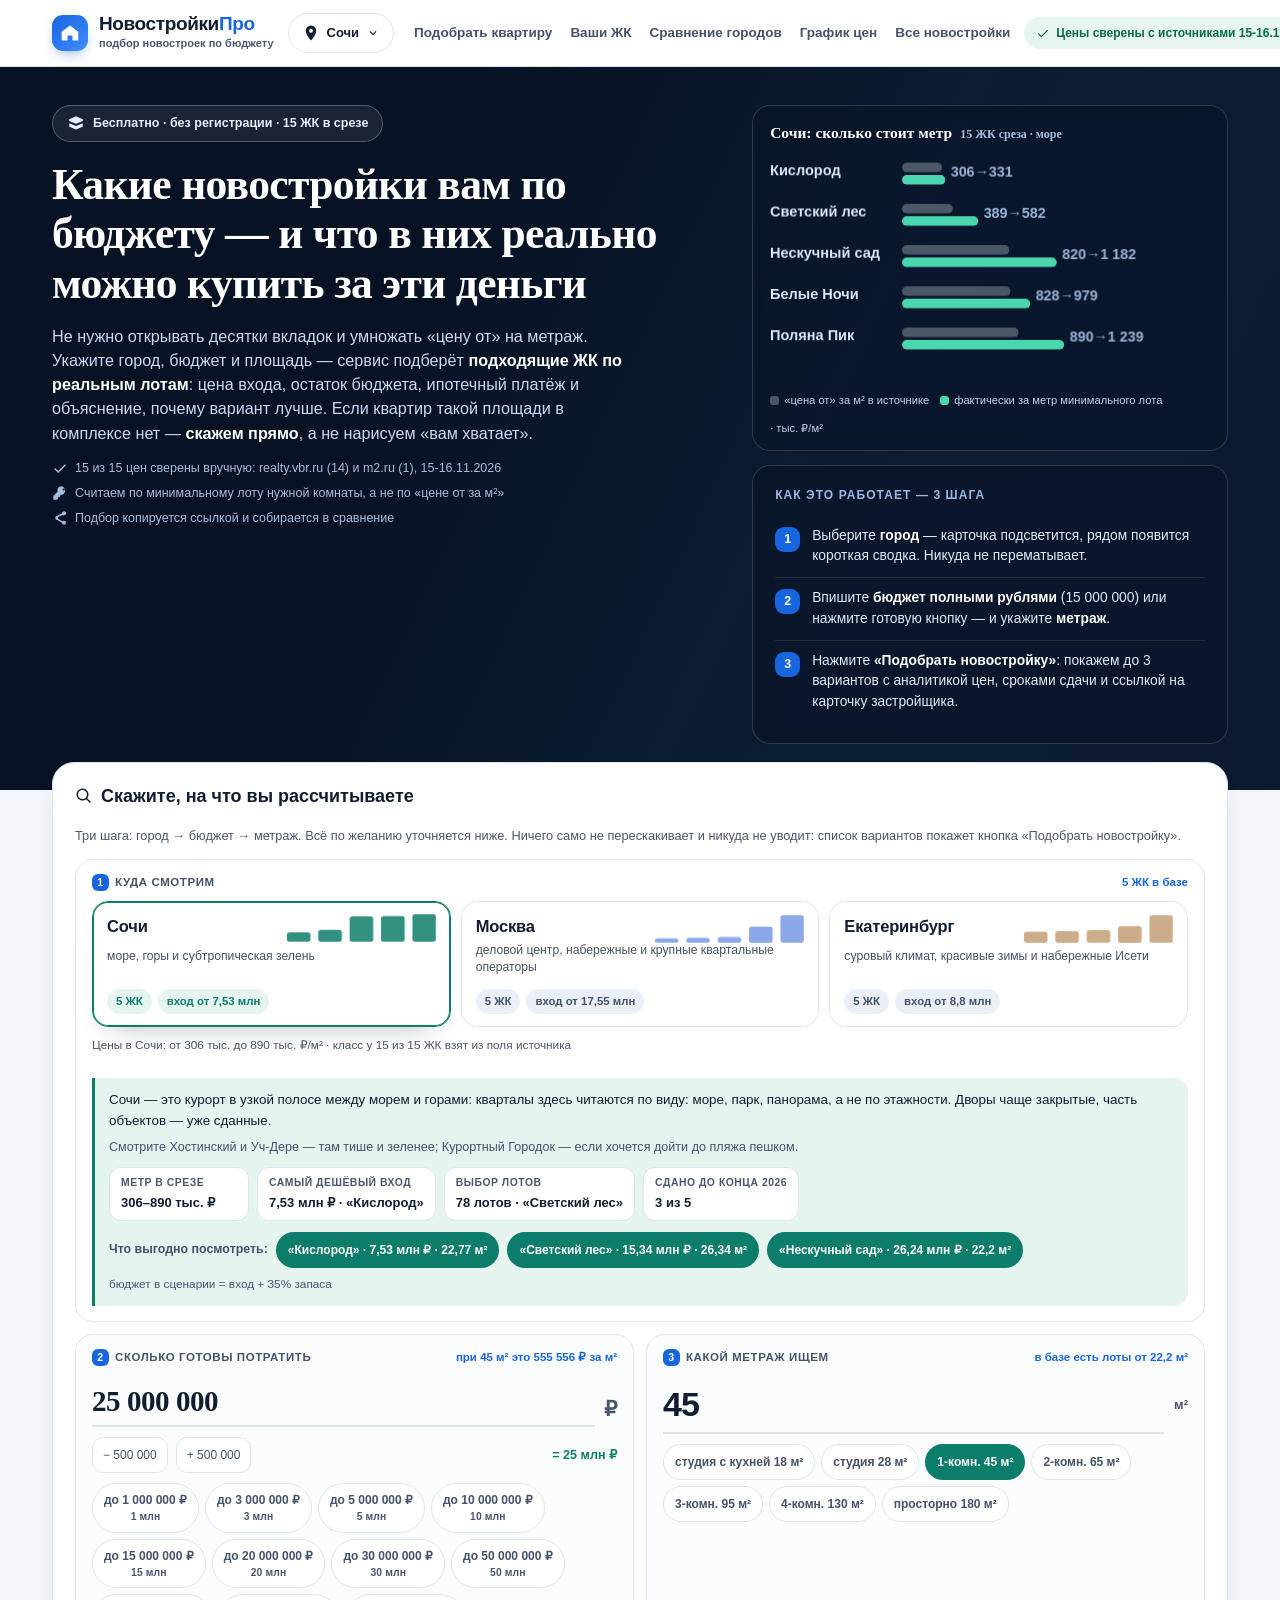
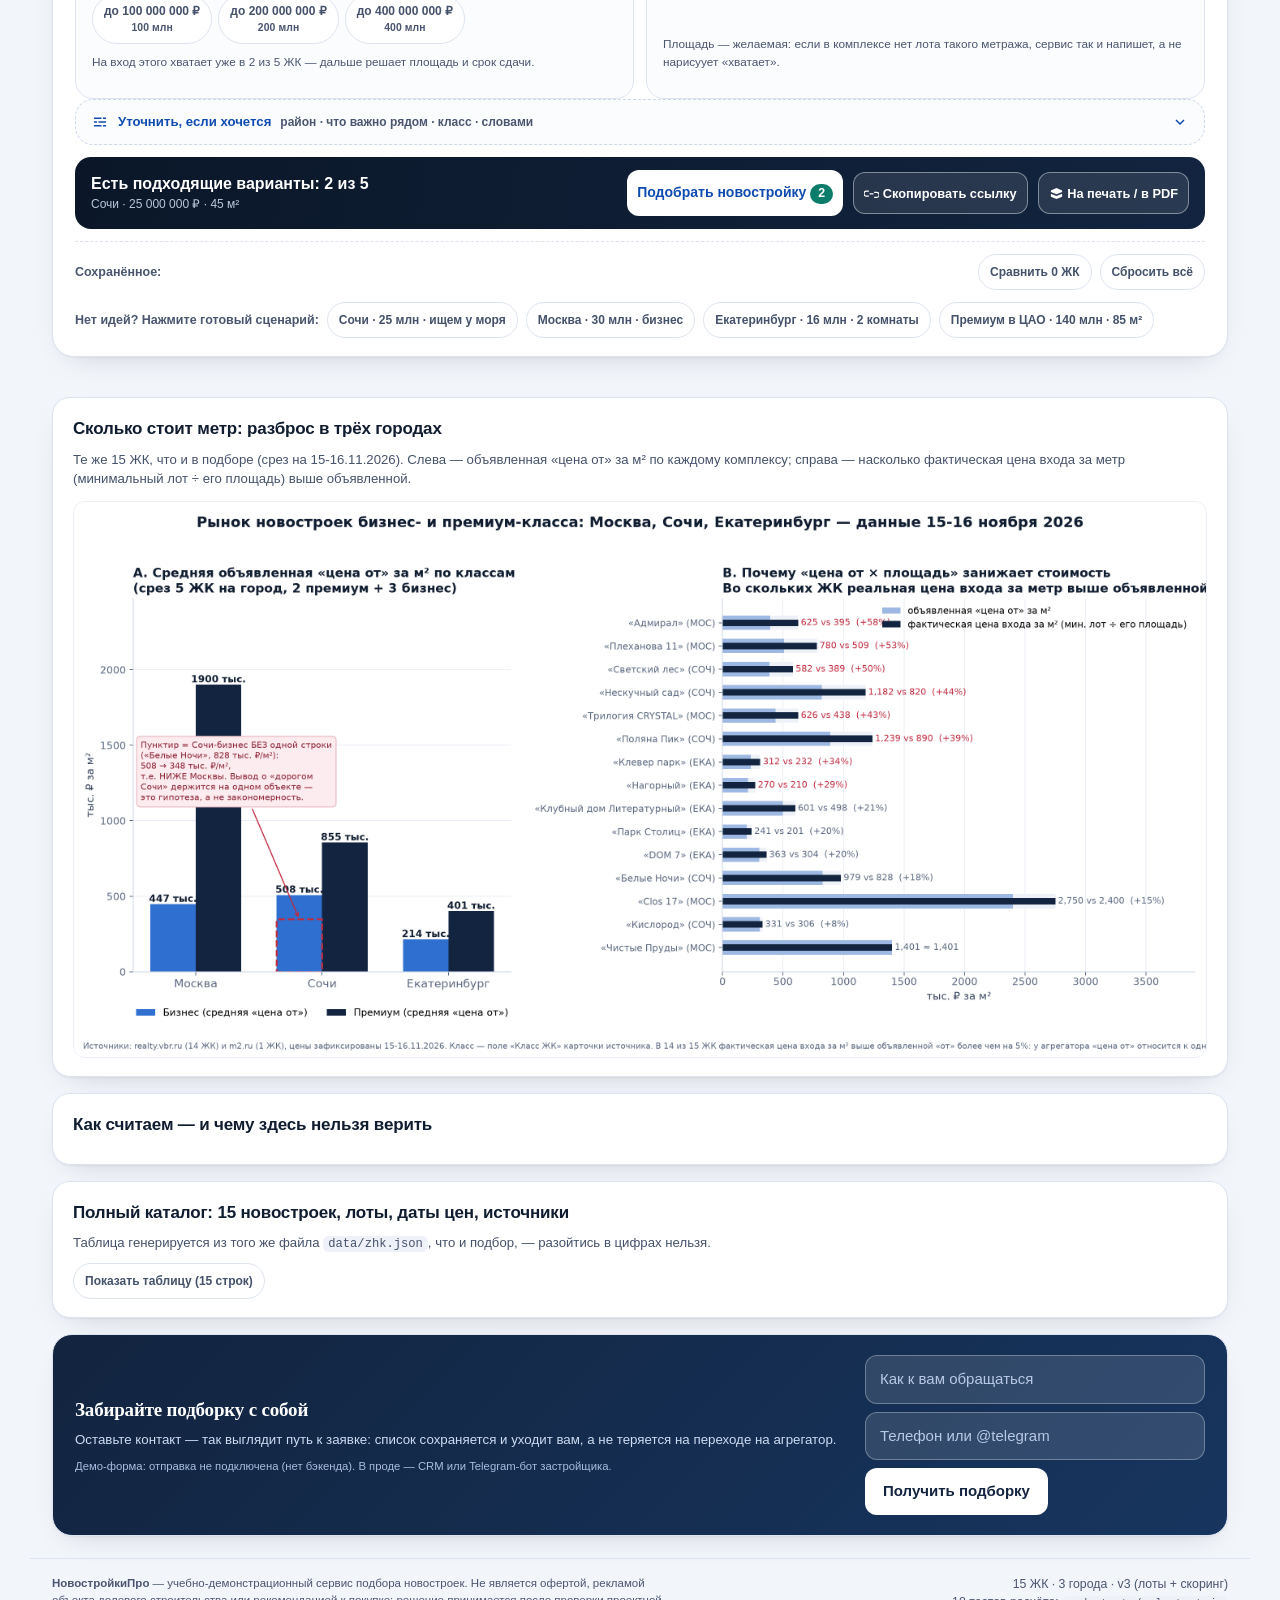
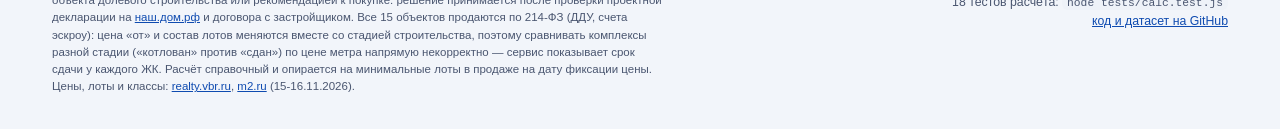
==== commit 4d73f26e: "Add files via upload" ====
--- a/index-standalone.html
+++ b/index-standalone.html
@@ -333,6 +333,125 @@
 .legal{font-size:11.5px;max-width:96ch}
 
 /* ---------- адаптива ---------- */
+[hidden]{display:none!important}
+/* ---------- бюджет полными рублями ---------- */
+.amount.rub{display:flex;align-items:flex-end;gap:9px;padding:1px 0 0}
+.amount.rub input{flex:1;min-width:0;border:0;border-bottom:2px solid var(--line);background:none;padding:2px 0;
+  font-family:var(--font-display);font-size:29px;font-weight:700;letter-spacing:-.015em;color:var(--text);
+  font-variant-numeric:tabular-nums;transition:border-color .3s ease}
+.amount.rub input:focus{outline:none;border-bottom-color:var(--city-accent)}
+.amount.rub .unit{font-family:var(--font-display);font-size:21px;font-weight:700;color:var(--text-muted);padding-bottom:2px}
+.rub-row{display:flex;align-items:center;gap:8px;flex-wrap:wrap}
+.rub-row .nudge{width:auto;padding:0 10px;font-size:12px;font-variant-numeric:tabular-nums}
+.rub-echo{margin-left:auto;font-size:12.6px;font-weight:800;color:var(--city-accent);font-variant-numeric:tabular-nums;transition:color .45s ease}
+.chips.presets .chip small{display:block;font-size:10.4px;font-weight:600;color:var(--text-muted);letter-spacing:.01em}
+.chips.presets .chip[aria-pressed="true"] small{color:rgba(255,255,255,.82)}
+/* ---------- расширенные настройки ---------- */
+.adv{border:1px dashed #cdd8ea;border-radius:var(--radius);background:#fbfcfe}
+.adv>summary{list-style:none;cursor:pointer;display:flex;align-items:center;gap:9px;padding:12px 15px;
+  font-size:13.2px;font-weight:700;color:var(--brand-blue-dark)}
+.adv>summary::-webkit-details-marker{display:none}
+.adv>summary .chev{margin-left:auto;flex:none;transition:transform .25s ease}
+.adv[open]>summary .chev{transform:rotate(180deg)}
+.adv>summary small{font-weight:600;color:var(--text-muted);font-size:12px}
+.adv-body{display:grid;gap:14px;padding:3px 15px 15px;border-top:1px solid #e6ecf6}
+.adv-row{display:grid;gap:8px}
+.adv-row>b{font-size:11.2px;letter-spacing:.07em;text-transform:uppercase;color:var(--text-secondary);font-weight:800}
+.toggles .chip{display:inline-flex;align-items:center;gap:7px}
+.toggles .chip i{width:14px;height:14px;border-radius:5px;border:1.6px solid #c3cfe3;flex:none;transition:.2s ease}
+.toggles .chip[aria-pressed="true"]{background:var(--city-accent);border-color:transparent;color:#fff}
+.toggles .chip[aria-pressed="true"] i{background:#fff;border-color:#fff;box-shadow:inset 0 0 0 2.4px var(--city-accent)}
+.toggles .chip .n{font-variant-numeric:tabular-nums;opacity:.72;font-size:11.2px;margin-left:6px}
+.adv .nl-in{display:grid;grid-template-columns:minmax(0,1fr) auto auto;gap:8px;align-items:center}
+.adv .nl-in label{grid-column:1/-1}
+.adv .nl-in input{min-width:0}
+.adv .intent{grid-column:1/-1}
+/* ---------- кнопка с числом подходящих ---------- */
+.cta-bar .btn-go b{display:inline-flex;align-items:center;justify-content:center;min-width:23px;height:20px;padding:0 6px;
+  border-radius:999px;background:var(--city-accent);color:#fff;font-size:12.4px;font-variant-numeric:tabular-nums;transition:background .4s ease}
+.cta-bar.is-dirty .btn-go{animation:pulseGo 1.6s ease-in-out infinite}
+@keyframes pulseGo{0%,100%{box-shadow:0 0 0 0 rgba(23,102,224,.4)}50%{box-shadow:0 0 0 8px rgba(23,102,224,0)}}
+.cta-hint{margin:9px 2px 0;font-size:12.3px;color:#8a5a00;display:flex;align-items:center;gap:7px}
+/* ---------- аналитическая графика вместо фото ---------- */
+.card-art{position:relative;width:100%;height:152px;overflow:hidden;background:
+  radial-gradient(130% 100% at 14% -10%,rgba(255,255,255,.16),transparent 62%),linear-gradient(150deg,#16294a,#0c1b33 64%,#102640)}
+.card-art svg{position:absolute;inset:0;width:100%;height:100%}
+.card--excluded .card-art{filter:saturate(.32) brightness(.95)}
+.city-art{position:absolute;top:9px;right:10px;width:44%;height:34px;opacity:.5;transition:opacity .45s ease,transform .45s ease}
+.city-art svg{width:100%;height:100%;display:block}
+.city-card[aria-selected="true"] .city-art{opacity:.85;transform:translateY(-1px)}
+@keyframes barUp{from{transform:scaleY(.05)}to{transform:scaleY(1)}}
+@keyframes dashIn{from{stroke-dashoffset:var(--len,600)}to{stroke-dashoffset:0}}
+@keyframes fadeUp{from{opacity:0;transform:translateY(7px)}to{opacity:1;transform:none}}
+@keyframes barX{from{transform:scaleX(.02)}to{transform:scaleX(1)}}
+.card-art text,.mk-art text{font-family:var(--font-ui);font-weight:700}
+/* Колонка графики в товарной карточке: масштаб подписей считается в JS под её
+   реальную ширину (artMini -> artBox), здесь только вес и трекинг. */
+.mk-art text{letter-spacing:0}
+.a-lbl{font-size:11px;fill:#dbe7f8}.a-val{font-size:10.4px;fill:#cddcf2}.a-note{font-size:9.4px;fill:#8ea7cd}
+.card-art .a-cap,.mk-art .a-cap{font-size:8.5px;fill:#8ea7cd;letter-spacing:.07em}
+.hero-art .h-name{font-size:10.6px;fill:#dbe7f8;font-weight:700}
+.hero-art .h-num{font-size:10.4px;fill:#9fb6da;font-weight:700}
+.a-bar{transform-box:fill-box;transform-origin:50% 100%;animation:barUp .85s cubic-bezier(.2,.8,.2,1) both}
+.a-barx{transform-box:fill-box;transform-origin:0 50%;animation:barX .9s cubic-bezier(.2,.8,.2,1) both}
+.city-art{color:var(--cc)}
+.a-line{stroke-dasharray:var(--len,600);animation:dashIn 1.15s ease-out both}
+.a-fade{animation:fadeUp .7s ease-out both}
+/* ---------- герой: панель аналитики города ---------- */
+.hero-side{display:grid;gap:14px;align-content:start}
+.hero-art{border:1px solid rgba(255,255,255,.16);border-radius:var(--radius);background:rgba(9,20,40,.5);
+  padding:15px 17px 13px;backdrop-filter:blur(6px)}
+.hero-art h3{margin:0;font-family:var(--font-display);font-size:15.5px;display:flex;align-items:baseline;gap:8px;flex-wrap:wrap}
+.hero-art h3 span{font-size:12px;font-weight:600;color:#a9bddd}
+.hero-art svg{width:100%;height:auto;display:block;margin-top:9px}
+.hero-art .ha-legend{display:flex;flex-wrap:wrap;gap:11px;margin-top:8px;font-size:11.2px;color:#c3d2ec}
+.hero-art .ha-legend i{display:inline-block;width:9px;height:9px;border-radius:3px;margin-right:5px;vertical-align:-1px}
+/* ---------- список «как в Авито» ---------- */
+.market{max-width:var(--maxw);margin:0 auto;padding:24px 22px 6px;scroll-margin-top:84px}
+.market-head{display:grid;gap:9px;margin-bottom:14px}
+.market-head .mh-top{display:flex;align-items:baseline;justify-content:space-between;gap:14px;flex-wrap:wrap}
+.market-head h2{margin:0;font-family:var(--font-display);font-size:21px;letter-spacing:-.01em}
+.market-grid{display:grid;grid-template-columns:repeat(auto-fill,minmax(340px,1fr));gap:14px}
+@media (max-width:770px){.market-grid{grid-template-columns:repeat(auto-fill,minmax(min(300px,100%),1fr))}}
+.mk-card{display:grid;grid-template-columns:158px minmax(0,1fr);border:1px solid var(--line);border-radius:16px;background:#fff;
+  overflow:hidden;transition:box-shadow .22s ease,transform .22s ease,border-color .3s ease}
+.mk-card:hover{box-shadow:var(--shadow);transform:translateY(-2px);border-color:#c9d8f2}
+.mk-card.is-fit{border-color:#bfe4d5;box-shadow:inset 3px 0 0 var(--ok,#0f8f6c)}
+.mk-art{position:relative;min-height:242px;display:flex;flex-direction:column;background:linear-gradient(150deg,#16294a,#102640)}
+/* viewBox = фактическая ширина колонки (artBox), поэтому 1 единица = 1 CSS-пиксель */
+.mk-art svg{width:100%;height:auto;display:block}
+.mk-meter{margin:auto 10px 11px;padding:10px 0 0;border-top:1px solid rgba(255,255,255,.14);
+  display:grid;grid-template-columns:minmax(0,1fr) auto;gap:4px 6px;align-items:baseline;
+  font-family:var(--font-ui);font-weight:700}
+.mk-meter .mlab{font-size:9.4px;letter-spacing:.04em;color:#8ea7cd}
+.mk-meter .mval{font-size:13px;color:#fff;font-variant-numeric:tabular-nums;text-align:right}
+.mk-meter .mk-track{grid-column:1/-1;position:relative;height:4px;border-radius:99px;background:rgba(255,255,255,.18);margin:4px 0 2px}
+.mk-meter .mk-dot{position:absolute;top:50%;width:9px;height:9px;border-radius:50%;background:#fff;
+  transform:translate(-50%,-50%);box-shadow:0 0 0 3px rgba(74,214,174,.35)}
+.mk-meter .mmin{font-size:10px;color:#8ea7cd}
+.mk-meter .mmax{font-size:10px;color:#8ea7cd;justify-self:end}
+.mk-meter small{grid-column:1/-1;font-size:9.6px;font-weight:600;color:#7d97c0;line-height:1.35}
+.mk-body{padding:12px 14px 13px;display:grid;gap:7px;align-content:start;min-width:0}
+.mk-name{margin:0;font-family:var(--font-display);font-size:15.5px;display:flex;align-items:baseline;gap:7px;flex-wrap:wrap}
+.mk-name em{font-style:normal;font-size:10.6px;font-weight:800;letter-spacing:.05em;text-transform:uppercase;color:var(--text-muted)}
+.mk-price{font-family:var(--font-display);font-size:20px;font-weight:800;color:var(--brand-blue-dark);font-variant-numeric:tabular-nums}
+.mk-ppm{font-size:11.8px;color:var(--text-muted);font-weight:600}
+.mk-facts{display:flex;flex-wrap:wrap;gap:5px;margin:0;padding:0;list-style:none}
+.mk-facts li{font-size:11.2px;border:1px solid var(--line);border-radius:8px;padding:3px 7px;color:var(--text-secondary);background:#fbfcfe}
+.mk-foot{display:flex;align-items:center;gap:8px;flex-wrap:wrap;margin-top:1px}
+@media (max-width:770px){.mk-card{grid-template-columns:minmax(0,1fr)}.mk-meter{display:none}}
+.mk-foot a,.mk-foot button{border:1px solid var(--line);background:#fff;border-radius:10px;padding:8px 11px;font-size:12.2px;
+  font-weight:700;cursor:pointer;color:var(--brand-blue-dark);text-decoration:none;display:inline-flex;align-items:center;gap:6px;min-height:40px}
+.market-note{font-size:12.2px;color:var(--text-muted)}
+.btn-market{border:1px solid var(--line);background:#fff;border-radius:12px;padding:11px 14px;font-weight:800;font-size:13.4px;
+  cursor:pointer;color:var(--brand-blue-dark);display:inline-flex;align-items:center;gap:8px;min-height:44px}
+.btn-market:hover{background:#f3f8ff;border-color:#c4d9fa}
+.btn-market b{display:inline-flex;align-items:center;justify-content:center;min-width:22px;height:20px;padding:0 6px;border-radius:999px;
+  background:var(--city-accent);color:#fff;font-size:12px;font-variant-numeric:tabular-nums}
+.mk-cta{display:flex;align-items:center;gap:12px;flex-wrap:wrap;margin:18px 0 2px;padding:13px 15px;border-radius:16px;
+  border:1px solid var(--line);background:linear-gradient(135deg,#f7faff,#eef4ff)}
+.mk-cta p{margin:0;font-size:12.6px;color:var(--text-secondary);max-width:62ch}
+
 @media (max-width:1180px){
   .nav{display:none}.burger{display:grid}
   .fields{grid-template-columns:1fr 1fr}
@@ -344,7 +463,9 @@
   .city-photo{opacity:.1}
   .step-duo{grid-template-columns:minmax(0,1fr)}
   .field-top{white-space:normal}
-  .amount.big input{font-size:29px}
+  .amount.big input,.amount.rub input{font-size:26px}
+  .adv .nl-in{grid-template-columns:minmax(0,1fr) auto}
+  .chips.presets .chip{font-size:11.6px;padding:7px 8px}
   .cta-bar .btn-go{margin-left:0;width:100%;justify-content:center}
   .cta-bar .btn-ghost-light{flex:1 1 44%}
   .field-cta{grid-column:span 2;min-height:0;flex-direction:row;justify-content:space-between;align-items:center;flex-wrap:wrap;text-align:left}
@@ -384,8 +505,10 @@
   td.num{white-space:normal}
   tr[data-fits] td:first-child{box-shadow:none}
 }
-@media (prefers-reduced-motion:reduce){.mood.in,.finder.city-switch .step,.hero-photo.on{animation:none}.city-card,.city-photo,.hero-photo,.nudge{transition:none}}
-@media print{.topbar,.finder-wrap,.hero-bg,.lead,.burger{display:none}.card,.verdict,.block .inner{box-shadow:none}}
+@media (prefers-reduced-motion:reduce){.mood.in,.finder.city-switch .step{animation:none}
+  .a-bar,.a-line,.a-fade,.cta-bar.is-dirty .btn-go{animation:none}
+  .city-card,.city-art,.city-photo,.nudge,.mk-card{transition:none}}
+@media print{.topbar,.finder-wrap,.hero-bg,.lead,.burger,.market,.mk-cta{display:none}.card,.verdict,.block .inner{box-shadow:none}}
 </style>
 </head>
 <body>
@@ -409,9 +532,13 @@
     <symbol id="i-search" viewBox="0 0 24 24"><path d="M10 2a8 8 0 1 0 4.9 14.3l5 5 1.4-1.4-5-5A8 8 0 0 0 10 2Zm0 2a6 6 0 1 1 0 12 6 6 0 0 1 0-12Z"/></symbol>
     <symbol id="i-spark" viewBox="0 0 24 24"><path d="m12 2 1.9 5.6L19.5 9.5l-5.6 1.9L12 17l-1.9-5.6L4.5 9.5l5.6-1.9Zm6.5 10.5.9 2.6 2.6.9-2.6.9-.9 2.6-.9-2.6-2.6-.9 2.6-.9Z"/></symbol>
     <symbol id="i-scale" viewBox="0 0 24 24"><path d="M12 3 3 7v2.4L12 13l9-3.6V7Zm-9 9.4V17l9 3.6 9-3.6v-4.6L12 16Z"/></symbol>
+    <symbol id="i-sliders" viewBox="0 0 24 24"><path d="M4 6h10v2H4Zm12 0h4v2h-4ZM4 11h4v2H4Zm6 0h10v2H10ZM4 16h10v2H4Zm12 0h4v2h-4Z"/></symbol>
+    <symbol id="i-school" viewBox="0 0 24 24"><path d="M12 3 2 8l4 2.2V17l6 3 6-3v-6.8L22 8Zm0 2.6L18 8l-6 3L6 8Zm-4 6.7 4 2.1 4-2.1v3.3l-4 2-4-2Z"/></symbol>
+    <symbol id="i-grid" viewBox="0 0 24 24"><path d="M3 3h8v8H3Zm10 0h8v8h-8ZM3 13h8v8H3Zm10 0h8v8h-8Z"/></symbol>
+    <symbol id="i-crane" viewBox="0 0 24 24"><path d="M3 4h18v2h-4l-1 3h2v2h-3v9h-2v-9H7v2H5V7h3L9 5H5V3H3Z"/></symbol>
     <symbol id="i-key" viewBox="0 0 24 24"><path d="M14 2a6 6 0 0 0-5.6 8.2L2 16.6V22h5.4l1.5-1.5v-2h2l1.5-1.5v-2.2A6 6 0 1 0 14 2Zm3.5 6.5a1.6 1.6 0 1 1 0-3.2 1.6 1.6 0 0 1 0 3.2Z"/></symbol>
   </svg>
-<script>window.ZHK_PHOTOS={"ekb-dom-7": "[data-uri]", "ekb-klever-park": "[data-uri]", "ekb-literaturny": "[data-uri]", "ekb-nagorny": "[data-uri]", "ekb-park-stolic": "[data-uri]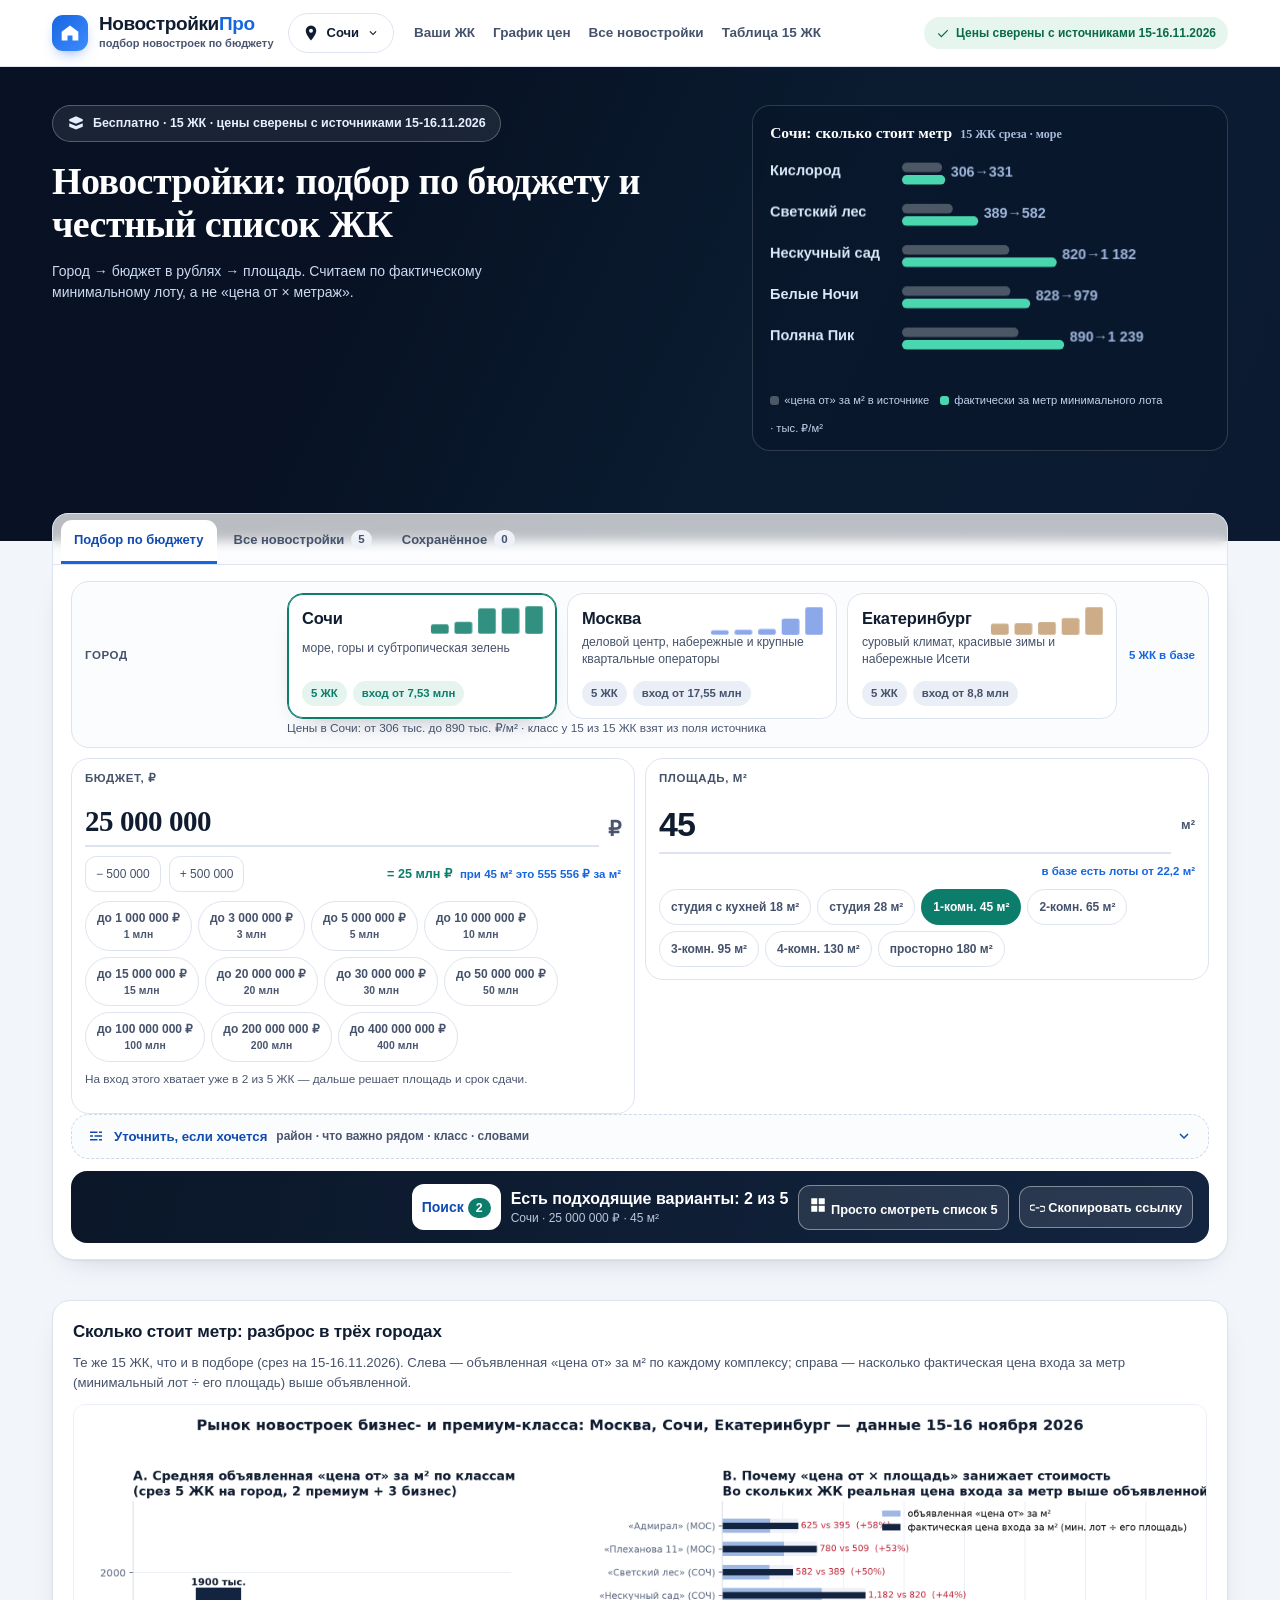
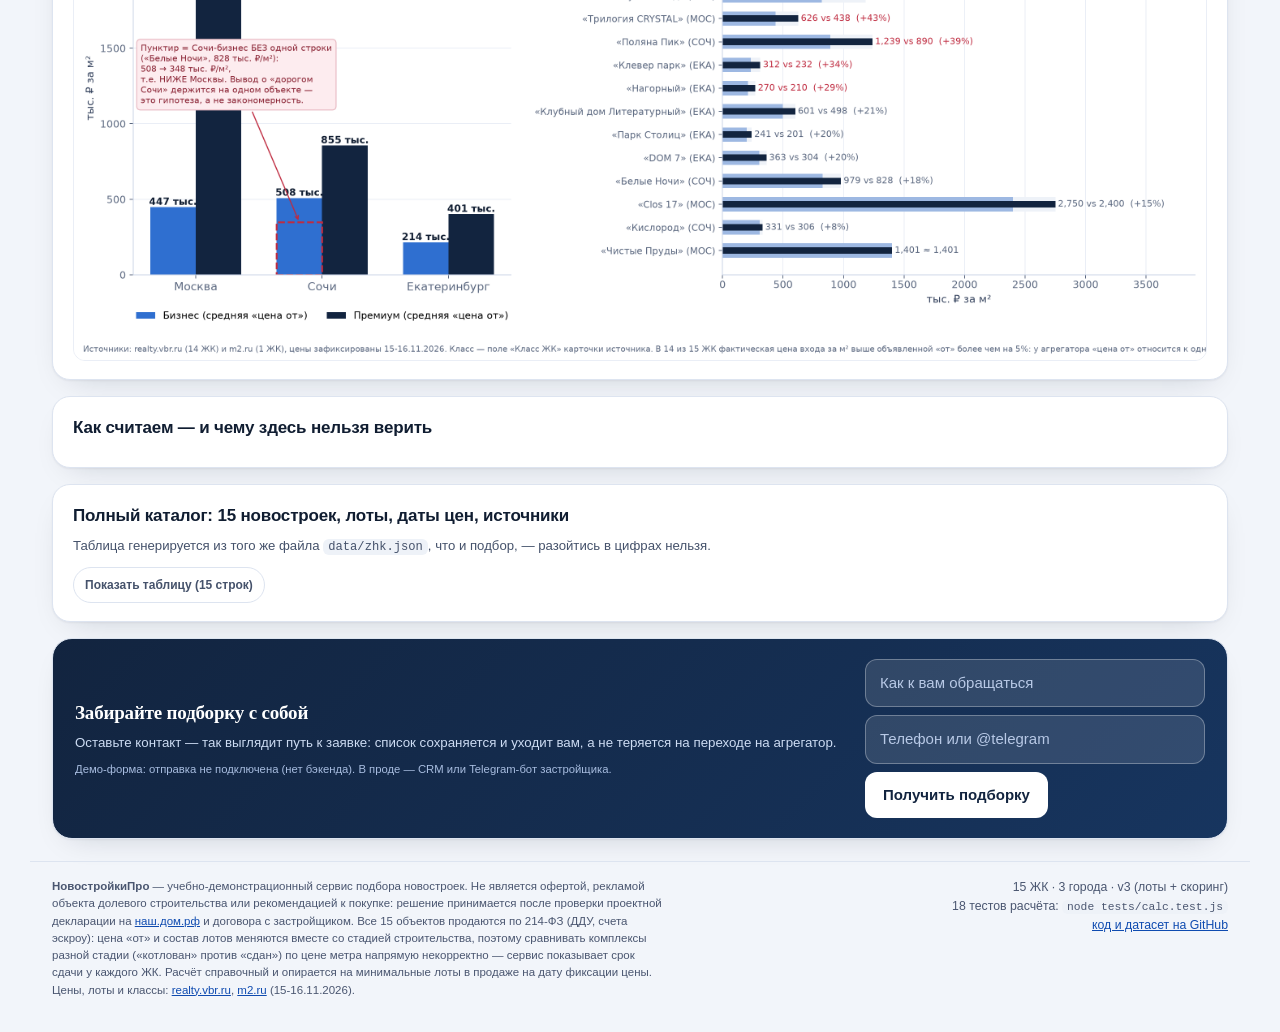
==== commit 375bf96e: "Add files via upload" ====
--- a/index-standalone.html
+++ b/index-standalone.html
@@ -98,17 +98,40 @@
 .step-row p b{color:#fff}
 
 /* ---------- панель подбора ---------- */
-.finder-wrap{max-width:var(--maxw);margin:-28px auto 0;padding:0 22px 8px;position:relative;z-index:5}
-.finder{background:var(--card);border:1px solid var(--line);border-radius:22px;box-shadow:var(--shadow);padding:20px 22px 18px}
+/* ---- панель: вкладки + форма (верх средней части) ---- */
+.panel{max-width:var(--maxw);margin:-28px auto 0;padding:0 22px 8px;position:relative;z-index:5}
+.tabs{display:flex;gap:4px;flex-wrap:wrap;background:rgba(255,255,255,.72);backdrop-filter:blur(6px);
+  border:1px solid var(--line);border-bottom:none;border-radius:16px 16px 0 0;padding:6px 8px 0}
+.tab{appearance:none;border:0;background:transparent;cursor:pointer;font:inherit;font-size:13px;font-weight:700;
+  color:var(--text-secondary);padding:9px 13px 11px;border-radius:11px 11px 0 0;border-bottom:3px solid transparent;
+  display:inline-flex;align-items:center;gap:7px;min-height:44px}
+.tab b{font-size:11.5px;font-weight:800;background:#eef2f8;color:var(--text-secondary);border-radius:999px;padding:1px 7px;font-variant-numeric:tabular-nums}
+.tab:hover{color:var(--brand-blue-dark);background:#f4f7fd}
+.tab.is-on{color:var(--brand-blue-dark);background:var(--card);border-bottom-color:var(--brand-blue)}
+.tab.is-on b{background:var(--brand-blue);color:#fff}
+.finder{background:var(--card);border:1px solid var(--line);border-radius:0 0 22px 22px;box-shadow:var(--shadow);padding:16px 18px 16px}
+.pane[hidden]{display:none}
+.chips.citypick{display:flex;gap:6px;flex-wrap:wrap}
+.chips.citypick .chip{min-height:40px}
+.market.pane{padding-top:2px}
+.block-saved{background:var(--card);border:1px solid var(--line);border-radius:16px;padding:6px 14px 12px;margin-top:10px}
+.block-saved .classbar{border-top:none;margin-top:0;padding-top:6px}
 .finder-head{display:flex;align-items:baseline;justify-content:space-between;gap:16px;flex-wrap:wrap;margin-bottom:14px}
 .finder-head h2{margin:0;font-size:18px;font-weight:800;display:flex;align-items:center;gap:8px}
 .finder-head p{margin:0;font-size:12.8px;color:var(--text-muted)}
 .fields{display:grid;grid-template-columns:1.02fr 1fr 1fr 224px;gap:14px;align-items:stretch}
 /* --- шаги подбора: вертикальный сценарий, город задаёт настроение --- */
-.steps-flow{display:grid;gap:12px;grid-template-columns:minmax(0,1fr)}
-.step-duo{display:grid;grid-template-columns:minmax(0,1fr) minmax(0,1fr);gap:12px}
-.step{border:1px solid var(--line);border-radius:var(--radius);padding:14px 16px 15px;background:#fbfcfe;display:flex;flex-direction:column;gap:10px;min-width:0}
-.step-city{background:#fff}
+.find-form{display:grid;gap:10px}
+.row{display:grid;gap:10px;align-items:start;border:1px solid var(--line);border-radius:var(--radius);background:#fbfcfe;padding:11px 13px 12px}
+.row-duo{grid-template-columns:minmax(0,1fr) minmax(0,1fr);border:none;padding:0;background:none}
+.row-lab{font-size:11.5px;font-weight:800;text-transform:uppercase;letter-spacing:.05em;color:var(--text-secondary);padding-top:9px;white-space:nowrap}
+.row-city{grid-template-columns:minmax(150px,190px) minmax(0,1fr) auto;column-gap:12px;row-gap:1px;align-items:center;padding-bottom:10px}
+.row-city>.row-lab{grid-column:1;grid-row:1;padding-top:0}
+.row-city>.city-cards{grid-column:2;grid-row:1}
+.row-city>.field-hint{grid-column:3;grid-row:1;justify-self:end}
+.row-city>.field-note{grid-column:2/-1;grid-row:2;margin:0}
+.cell{display:grid;gap:9px;min-width:0;border:1px solid var(--line);border-radius:var(--radius);background:#fff;padding:11px 13px 12px}
+.cell-lab{font-size:11.5px;font-weight:800;text-transform:uppercase;letter-spacing:.05em;color:var(--text-secondary)}
 .city-cards{display:grid;grid-template-columns:repeat(3,minmax(0,1fr));gap:10px}
 .city-card{position:relative;overflow:hidden;display:grid;gap:2px;text-align:left;border:1px solid var(--line);border-radius:16px;
   background:#fff;padding:12px 14px;cursor:pointer;min-height:126px;color:var(--text);font-family:inherit;
@@ -155,13 +178,13 @@
 /* полоса результата под полями */
 .cta-bar{display:flex;align-items:center;gap:10px;flex-wrap:wrap;margin-top:12px;padding:13px 16px;border-radius:16px;
   background:linear-gradient(100deg,var(--ink),var(--ink-2));color:#fff}
-.cta-bar .cta-count{line-height:1.25}
+.cta-bar .cta-count{display:inline-flex;flex-direction:column;gap:2px;line-height:1.25;text-align:left}
 .cta-bar .big{font-size:16px;font-weight:800}
 .cta-bar .small{font-size:12px;color:#b9c6dd}
 .cta-bar .btn-go{margin-left:auto}
 /* анимация переключения города */
-.finder.city-switch .step{animation:stepIn .5s cubic-bezier(.2,.7,.2,1) both}
-.finder.city-switch .step-duo .step:nth-child(2){animation-delay:.07s}
+.panel.city-switch .cell,.panel.city-switch .row-city{animation:stepIn .5s cubic-bezier(.2,.7,.2,1) both}
+.panel.city-switch .cell-area{animation-delay:.07s}
 @keyframes stepIn{from{opacity:.35;transform:translateY(6px) scale(.995)}to{opacity:1;transform:none}}
 .field{border:1px solid var(--line);border-radius:var(--radius);padding:13px 14px 14px;background:#fbfcfe;display:flex;flex-direction:column;gap:10px;min-height:196px}
 .field-top{display:flex;align-items:center;justify-content:space-between;gap:6px;white-space:nowrap}
@@ -407,8 +430,27 @@
 .hero-art .ha-legend{display:flex;flex-wrap:wrap;gap:11px;margin-top:8px;font-size:11.2px;color:#c3d2ec}
 .hero-art .ha-legend i{display:inline-block;width:9px;height:9px;border-radius:3px;margin-right:5px;vertical-align:-1px}
 /* ---------- список «как в Авито» ---------- */
-.market{max-width:var(--maxw);margin:0 auto;padding:24px 22px 6px;scroll-margin-top:84px}
-.market-head{display:grid;gap:9px;margin-bottom:14px}
+.market{max-width:var(--maxw);margin:0 auto;padding:0 22px 6px;scroll-margin-top:84px}
+.market .market-head{margin-top:16px;padding:0}
+.market-head{display:grid;gap:9px;margin:14px auto 14px;max-width:var(--maxw);padding:0 22px}
+.mh-row{display:flex;gap:8px;flex-wrap:wrap;align-items:center;justify-content:space-between}
+#market #listBack{border-style:dashed}
+#market .mood{margin-top:12px;display:flex;flex-wrap:wrap;align-items:center;gap:8px 16px;padding:11px 13px;background:var(--surface-sunken);border:1px solid var(--line-soft);border-radius:10px}
+#market .mood[hidden]{display:none}
+#market .mood-lead{margin:0;flex:1 1 460px;min-width:0;font-size:13.5px;line-height:1.5;color:var(--text-secondary);max-width:78ch}
+#market .mood-facts{display:flex;gap:6px;flex-wrap:wrap}
+#market .mood .fact{display:inline-flex;align-items:center;gap:6px;padding:4px 10px;background:var(--surface-raised);border:1px solid var(--line);border-radius:999px}
+#market .mood .fact i{font-style:normal;color:var(--text-muted);font-size:11.5px}
+#market .mood .fact b{font-size:12.5px;font-weight:600;color:var(--text-primary)}
+#market .mood-deals{flex:1 1 100%;display:flex;gap:6px;flex-wrap:wrap;align-items:center;font-size:12.5px;color:var(--text-muted)}
+#market .mood-deals .chip{min-height:32px;padding:4px 11px;border:1px solid var(--line);background:var(--surface-raised);border-radius:999px;cursor:pointer;font-size:12.5px;color:var(--text-primary)}
+#market .mood-deals .chip:hover{background:var(--brand-soft);border-color:rgba(15,118,110,.45)}
+.list-head{display:flex;gap:8px 18px;align-items:baseline;justify-content:space-between;flex-wrap:wrap;margin:0 0 10px}
+.list-head h2{margin:0;font-family:var(--font-display);font-size:20px}
+.list-note{font-size:12px;color:var(--text-muted)}
+.hero--slim{padding-bottom:44px}
+.hero--slim h1{font-size:clamp(24px,3.4vw,38px)}
+.hero--slim .hero-sub{max-width:56ch;font-size:14px}
 .market-head .mh-top{display:flex;align-items:baseline;justify-content:space-between;gap:14px;flex-wrap:wrap}
 .market-head h2{margin:0;font-family:var(--font-display);font-size:21px;letter-spacing:-.01em}
 .market-grid{display:grid;grid-template-columns:repeat(auto-fill,minmax(340px,1fr));gap:14px}
@@ -443,25 +485,21 @@
 .mk-foot a,.mk-foot button{border:1px solid var(--line);background:#fff;border-radius:10px;padding:8px 11px;font-size:12.2px;
   font-weight:700;cursor:pointer;color:var(--brand-blue-dark);text-decoration:none;display:inline-flex;align-items:center;gap:6px;min-height:40px}
 .market-note{font-size:12.2px;color:var(--text-muted)}
-.btn-market{border:1px solid var(--line);background:#fff;border-radius:12px;padding:11px 14px;font-weight:800;font-size:13.4px;
-  cursor:pointer;color:var(--brand-blue-dark);display:inline-flex;align-items:center;gap:8px;min-height:44px}
-.btn-market:hover{background:#f3f8ff;border-color:#c4d9fa}
-.btn-market b{display:inline-flex;align-items:center;justify-content:center;min-width:22px;height:20px;padding:0 6px;border-radius:999px;
-  background:var(--city-accent);color:#fff;font-size:12px;font-variant-numeric:tabular-nums}
-.mk-cta{display:flex;align-items:center;gap:12px;flex-wrap:wrap;margin:18px 0 2px;padding:13px 15px;border-radius:16px;
-  border:1px solid var(--line);background:linear-gradient(135deg,#f7faff,#eef4ff)}
-.mk-cta p{margin:0;font-size:12.6px;color:var(--text-secondary);max-width:62ch}
 
 @media (max-width:1180px){
   .nav{display:none}.burger{display:grid}
   .fields{grid-template-columns:1fr 1fr}
   .city-cards{grid-template-columns:repeat(3,minmax(0,1fr));gap:6px}
   .city-card{min-height:44px;padding:9px 7px;border-radius:13px}
-  .step-city{padding:11px 10px 12px}
+  .row-city{grid-template-columns:minmax(0,1fr)}
+  .row-city>.row-lab,.row-city>.city-cards,.row-city>.field-hint,.row-city>.field-note{grid-column:1;grid-row:auto}
+  .row-city>.field-hint{justify-self:start}
+  .row-lab{padding-top:0}
+  .cell{padding:10px 11px 11px}
   .city-name{font-size:12.2px;letter-spacing:-.25px;line-height:1.2}
   .city-mood,.city-meta{display:none}
   .city-photo{opacity:.1}
-  .step-duo{grid-template-columns:minmax(0,1fr)}
+  .row-duo{grid-template-columns:minmax(0,1fr)}
   .field-top{white-space:normal}
   .amount.big input,.amount.rub input{font-size:26px}
   .adv .nl-in{grid-template-columns:minmax(0,1fr) auto}
@@ -486,7 +524,7 @@
   .brand-name,.brand-tag{display:none}.brand{gap:0}
   .citydd{flex:1;min-width:0}.citydd-btn{width:100%;justify-content:space-between;min-height:44px}
   .citydd-btn>span{overflow:hidden;text-overflow:ellipsis;white-space:nowrap}
-  .hero-inner,.finder-wrap,.results,.sheet,.block,.lead,.foot{padding-left:14px;padding-right:14px}
+  .hero-inner,.panel,.results,.sheet,.block,.lead,.foot{padding-left:14px;padding-right:14px}
   .finder{padding:16px 14px 14px}
   .cards{display:flex;overflow-x:auto;scroll-snap-type:x mandatory;margin:14px -14px 0;padding:2px 14px 8px}
   .card{min-width:86vw;scroll-snap-align:start}
@@ -505,10 +543,10 @@
   td.num{white-space:normal}
   tr[data-fits] td:first-child{box-shadow:none}
 }
-@media (prefers-reduced-motion:reduce){.mood.in,.finder.city-switch .step{animation:none}
+@media (prefers-reduced-motion:reduce){.mood.in,.panel.city-switch .cell,.panel.city-switch .row-city{animation:none}
   .a-bar,.a-line,.a-fade,.cta-bar.is-dirty .btn-go{animation:none}
   .city-card,.city-art,.city-photo,.nudge,.mk-card{transition:none}}
-@media print{.topbar,.finder-wrap,.hero-bg,.lead,.burger,.market,.mk-cta{display:none}.card,.verdict,.block .inner{box-shadow:none}}
+@media print{.topbar,.panel .tabs,.hero-bg,.lead,.burger,.market,.cta-bar{display:none}.card,.verdict,.block .inner{box-shadow:none}}
 </style>
 </head>
 <body>
@@ -555,11 +593,10 @@
         <div class="citydd-menu" id="cityDDMenu" role="menu" aria-label="Выбор города"></div>
       </div>
       <nav class="nav" id="main-nav" aria-label="Разделы">
-        <a href="#finder">Подобрать квартиру</a>
         <a href="#results">Ваши ЖК</a>
-        <a href="#sheet">Сравнение городов</a>
         <a href="#chart">График цен</a>
         <a href="#market" data-open="market">Все новостройки</a>
+        <a href="#catalog">Таблица 15 ЖК</a>
       </nav>
       <div class="topbar-right">
         <span class="stamp"><svg class="ic" aria-hidden="true" style="width:14px;height:14px"><use href="#i-check"/></svg> Цены сверены с источниками 15-16.11.2026</span>
@@ -568,90 +605,56 @@
     </div>
   </header>
 
-  <section class="hero">
-    <div class="hero-bg" aria-hidden="true">
-      <div class="hero-veil"></div>
-    </div>
+  <section class="hero hero--slim">
+    <div class="hero-bg" aria-hidden="true"><div class="hero-veil"></div></div>
     <div class="hero-inner">
       <div>
-        <span class="hero-eyebrow"><svg class="ic" aria-hidden="true"><use href="#i-scale"/></svg> Бесплатно · без регистрации · 15 ЖК в срезе</span>
-        <h1>Какие новостройки вам по бюджету — и что в них реально можно купить за эти деньги</h1>
-        <p class="hero-sub">Не нужно открывать десятки вкладок и умножать «цену от» на метраж. Укажите город, бюджет и площадь — сервис
-          подберёт <b>подходящие ЖК по реальным лотам</b>: цена входа, остаток бюджета, ипотечный платёж и объяснение, почему вариант лучше.
-          Если квартир такой площади в комплексе нет — <b>скажем прямо</b>, а не нарисуем «вам хватает».</p>
-        <div class="hero-fine">
-          <span><svg class="ic ic--in" aria-hidden="true"><use href="#i-check"/></svg> 15 из 15 цен сверены вручную: realty.vbr.ru (14) и m2.ru (1), 15-16.11.2026</span>
-          <span><svg class="ic ic--in" aria-hidden="true"><use href="#i-key"/></svg> Считаем по минимальному лоту нужной комнаты, а не по «цене от за м²»</span>
-          <span><svg class="ic ic--in" aria-hidden="true"><use href="#i-share"/></svg> Подбор копируется ссылкой и собирается в сравнение</span>
-        </div>
+        <span class="hero-eyebrow"><svg class="ic" aria-hidden="true"><use href="#i-scale"/></svg> Бесплатно · 15 ЖК · цены сверены с источниками 15-16.11.2026</span>
+        <h1>Новостройки: подбор по бюджету и честный список ЖК</h1>
+        <p class="hero-sub">Город → бюджет в рублях → площадь. Считаем по фактическому минимальному лоту, а не «цена от × метраж».</p>
       </div>
-      <aside class="hero-side">
-        <div class="hero-art" id="heroArt" aria-live="polite"></div>
-        <div class="steps" aria-label="Как пользоваться сервисом">
-          <p class="steps-title">Как это работает — 3 шага</p>
-          <div class="step-row"><span class="step-num" aria-hidden="true">1</span><p>Выберите <b>город</b> — карточка подсветится, рядом появится короткая сводка. Никуда не перематывает.</p></div>
-          <div class="step-row"><span class="step-num" aria-hidden="true">2</span><p>Впишите <b>бюджет полными рублями</b> (15 000 000) или нажмите готовую кнопку — и укажите <b>метраж</b>.</p></div>
-          <div class="step-row"><span class="step-num" aria-hidden="true">3</span><p>Нажмите <b>«Подобрать новостройку»</b>: покажем до 3 вариантов с аналитикой цен, сроками сдачи и ссылкой на карточку застройщика.</p></div>
-        </div>
-      </aside>
+      <aside class="hero-side"><div class="hero-art" id="heroArt" aria-live="polite"></div></aside>
     </div>
   </section>
-
-  <div class="finder-wrap">
-    <section class="finder" id="finder" aria-labelledby="finderTitle">
-      <div class="finder-head">
-        <h2 id="finderTitle"><svg class="ic" aria-hidden="true"><use href="#i-search"/></svg> Скажите, на что вы рассчитываете</h2>
-        <p>Три шага: город → бюджет → метраж. Всё по желанию уточняется ниже. Ничего само не перескакивает
-          и никуда не уводит: список вариантов покажет кнопка «Подобрать новостройку».</p>
-      </div>
-
-      <div class="steps-flow">
-        <section class="step step-city">
-          <div class="field-top">
-            <span class="step-tag"><i aria-hidden="true">1</i>Куда смотрим</span>
-            <span class="field-hint" id="cityCountHint"></span>
+  <div class="panel" id="panel">
+    <nav class="tabs" role="tablist" aria-label="Режимы">
+      <button class="tab is-on" role="tab" type="button" id="tabPick" aria-selected="true" aria-controls="results">Подбор по бюджету</button>
+      <button class="tab" role="tab" type="button" id="tabList" aria-selected="false" aria-controls="market">Все новостройки <b id="tabListCount">15</b></button>
+      <button class="tab" role="tab" type="button" id="tabSaved" aria-selected="false" aria-controls="savedBlock">Сохранённое <b id="tabSavedCount">0</b></button>
+    </nav>
+
+    <section class="finder" id="finder" aria-label="Параметры подбора">
+      <div class="find-form" id="findForm">
+        <div class="row row-city">
+          <span class="row-lab">Город</span>
+          <div class="city-cards" role="group" aria-label="Город" id="cityTabs"></div>
+          <span class="field-hint" id="cityCountHint"></span>
+          <p class="field-note" id="cityPriceNote"></p>
+        </div>
+
+        <div class="row row-duo">
+        <div class="cell cell-budget">
+          <span class="cell-lab">Бюджет, ₽</span>
+          <div class="amount rub">
+            <input type="text" id="budgetRub" class="typed" inputmode="numeric" value="25 000 000" autocomplete="off" spellcheck="false" aria-label="Бюджет в рублях" />
+            <span class="unit" aria-hidden="true">₽</span>
           </div>
-          <div class="city-cards" role="tablist" aria-label="Город" id="cityTabs"></div>
-          <p class="field-note" id="cityPriceNote"></p>
-          <div class="mood" id="cityMood">
-            <p class="mood-lead" id="moodLead"></p>
-            <p class="mood-hint" id="moodHint"></p>
-            <div class="mood-facts" id="moodFacts"></div>
-            <div class="mood-deals" id="moodDeals"></div>
+          <div class="rub-row">
+            <button class="nudge" type="button" id="budgetLess" aria-label="Уменьшить бюджет на 500 тысяч рублей">− 500 000</button>
+            <button class="nudge" type="button" id="budgetMore" aria-label="Увеличить бюджет на 500 тысяч рублей">+ 500 000</button>
+            <span class="rub-echo" id="budgetEcho">= 25 млн ₽</span>
+            <span class="field-hint" id="budgetPctHint"></span>
           </div>
-        </section>
-
-        <div class="step-duo">
-          <section class="step">
-            <div class="field-top">
-              <span class="step-tag"><i aria-hidden="true">2</i>Сколько готовы потратить</span>
-              <span class="field-hint" id="budgetPctHint"></span>
-            </div>
-            <div class="amount rub">
-              <input type="text" id="budgetRub" class="typed" inputmode="numeric" value="25 000 000" autocomplete="off" spellcheck="false" aria-label="Бюджет в рублях" />
-              <span class="unit" aria-hidden="true">₽</span>
-            </div>
-            <div class="rub-row">
-              <button class="nudge" type="button" id="budgetLess" aria-label="Уменьшить бюджет на 500 тысяч рублей">− 500 000</button>
-              <button class="nudge" type="button" id="budgetMore" aria-label="Увеличить бюджет на 500 тысяч рублей">+ 500 000</button>
-              <span class="rub-echo" id="budgetEcho">= 25 млн ₽</span>
-            </div>
-            <div class="chips presets" role="group" aria-label="Быстрый выбор бюджета" id="budgetPresets"></div>
-            <p class="field-note" id="budgetTypeHint"></p>
-          </section>
-
-          <section class="step">
-            <div class="field-top">
-              <span class="step-tag"><i aria-hidden="true">3</i>Какой метраж ищем</span>
-              <span class="field-hint" id="maxPpmHint"></span>
-            </div>
-            <div class="amount big">
-              <input type="text" id="areaInput" class="typed" inputmode="numeric" value="45" autocomplete="off" spellcheck="false" aria-label="Площадь, квадратных метров" />
-              <span class="unit" aria-hidden="true">м²</span>
-            </div>
-            <div class="chips presets" role="group" aria-label="Типовая квартира" id="areaPresets"></div>
-            <p class="field-note note-soft">Площадь — желаемая: если в комплексе нет лота такого метража, сервис так и напишет, а не нарисуует «хватает».</p>
-          </section>
+          <div class="chips presets" role="group" aria-label="Быстрый выбор бюджета" id="budgetPresets"></div>
+          <p class="field-note" id="budgetTypeHint"></p>
+        </div>
+
+        <div class="cell cell-area">
+          <span class="cell-lab">Площадь, м²</span>
+          <div class="amount big"><input type="text" id="areaInput" class="typed" inputmode="numeric" value="45" autocomplete="off" spellcheck="false" aria-label="Площадь, квадратных метров" /><span class="unit" aria-hidden="true">м²</span></div>
+          <span class="field-hint" id="maxPpmHint"></span>
+          <div class="chips presets" role="group" aria-label="Типовая квартира" id="areaPresets"></div>
+        </div>
         </div>
       </div>
 
@@ -692,14 +695,17 @@
       </details>
 
       <div class="cta-bar" id="ctaBar">
-        <span class="cta-count"><span class="big" id="ctaCount">Есть подходящие варианты: 0</span><br />
-          <span class="small" id="ctaNote">Сочи · 25 000 000 ₽ · 45 м²</span></span>
-        <button class="btn-go" type="button" id="goBtn"><span id="goLabel">Подобрать новостройку</span> <b id="goCount">0</b></button>
+        <button class="btn-go" type="button" id="goBtn"><span id="goLabel">Поиск</span> <b id="goCount">0</b></button>
+        <span class="cta-count"><span class="big" id="ctaCount">Есть подходящие варианты: 0</span><span class="small" id="ctaNote">Сочи · 25 000 000 ₽ · 45 м²</span></span>
+        <button class="btn-ghost-light" type="button" id="marketBtn"><svg class="ic" aria-hidden="true"><use href="#i-grid"/></svg> Просто смотреть список <b id="marketBtnCount">5</b></button>
         <button class="btn-ghost-light" type="button" id="shareBtn"><svg class="ic" aria-hidden="true" style="width:15px;height:15px;vertical-align:-3px"><use href="#i-link"/></svg> <span id="shareLabel">Скопировать ссылку</span></button>
-        <button class="btn-ghost-light" type="button" id="printBtn"><svg class="ic" aria-hidden="true" style="width:15px;height:15px;vertical-align:-3px"><use href="#i-scale"/></svg> На печать / в PDF</button>
+        <button class="btn-ghost-light" type="button" hidden id="printBtn"><svg class="ic" aria-hidden="true" style="width:15px;height:15px;vertical-align:-3px"><use href="#i-scale"/></svg> На печать / в PDF</button>
       </div>
-      <p class="cta-hint" id="ctaHint" hidden><svg class="ic" aria-hidden="true" style="width:15px;height:15px"><use href="#i-warn"/></svg> Параметры изменились — нажмите «Подобрать новостройку», чтобы обновить список.</p>
-
+      <p class="cta-hint" id="ctaHint" hidden><svg class="ic" aria-hidden="true" style="width:15px;height:15px"><use href="#i-warn"/></svg> Параметры изменились — нажмите «Поиск».</p>
+    </section>
+  </div><!-- /.panel -->
+
+    <section class="block block-saved pane pane-saved" id="savedBlock" hidden>
       <div class="classbar">
         <b>Сохранённое:</b>
         <button class="chip grow" type="button" id="compareBtn">Сравнить 0 ЖК</button>
@@ -707,7 +713,6 @@
         <button class="chip" type="button" id="resetBtn">Сбросить всё</button>
         <pre class="compare-out" id="compareOut" hidden></pre>
       </div>
-
       <div class="scenes">
         <b>Нет идей? Нажмите готовый сценарий:</b>
         <button class="chip" type="button" data-scene='{"city":"Сочи","budget":25,"area":45,"klass":"Все","q":"студия у моря до 20 млн в сочи"}'>Сочи · 25 млн · ищем у моря</button>
@@ -716,41 +721,39 @@
         <button class="chip" type="button" data-scene='{"city":"Москва","budget":140,"area":85,"klass":"Премиум","q":""}'>Премиум в ЦАО · 140 млн · 85 м²</button>
       </div>
     </section>
-  </div>
-
-  <main class="results" id="results" hidden>
+
+  <main class="results pane pane-pick" id="results" hidden>
     <section class="verdict" id="verdict" aria-live="polite"></section>
-
-    <div class="cards-head">
+    <div class="list-head">
       <h2 id="cardsH">Подходящие новостройки</h2>
-      <p>Цена = площадь × ₽/м² фактического минимального лота нужной комнаты · <svg class="ic" aria-hidden="true" style="width:13px;height:13px;vertical-align:-2px"><use href="#i-info"/></svg> «Как считали» — в каждой карточке</p>
+      <span class="list-note">Цена = площадь × ₽/м² фактического минимального лота нужной комнаты</span>
     </div>
     <div class="cards" id="topCards"></div>
-
     <details class="excluded" id="excludedWrap">
       <summary><svg class="ic" aria-hidden="true"><use href="#i-chev"/></svg> <span id="excludedTitle">Почему остальные ЖК не подошли</span></summary>
       <div class="cards" id="excludedCards"></div>
     </details>
-
-    <div class="mk-cta">
-      <button class="btn-market" type="button" id="marketBtn"><svg class="ic" aria-hidden="true"><use href="#i-grid"/></svg>
-        Посмотреть все новостройки города <b id="marketBtnCount">5</b></button>
-      <p>Здесь — только то, что прошло ваш фильтр. В списке всех новостроек города карточки идут как на площадке
-        объявлений: цена входа, метр, сроки сдачи, стадии, лоты и ссылка на источник.</p>
-    </div>
   </main>
 
-  <section class="market" id="market" hidden aria-labelledby="marketH">
+  <section class="market pane pane-list" id="market" hidden aria-labelledby="marketH">
     <div class="market-head">
       <div class="mh-top">
         <h2 id="marketH">Все новостройки города</h2>
         <span class="market-note" id="marketNote"></span>
       </div>
-      <span class="chips" role="group" aria-label="Сортировка" id="marketSort"></span>
-      <span class="chips">
-        <button class="chip" type="button" id="marketAll" aria-pressed="false">Показать весь срез — 15 ЖК</button>
-        <button class="chip" type="button" id="marketClose">Вернуться к подбору</button>
-      </span>
+      <div class="mh-row">
+        <span class="chips citypick" role="group" aria-label="Город в списке" id="cityTabsList"></span>
+        <span class="chips" role="group" aria-label="Сортировка" id="marketSort"></span>
+        <span class="chips">
+          <button class="chip" type="button" id="marketAll" aria-pressed="false">Показать весь срез — 15 ЖК</button>
+          <button class="chip" type="button" id="listBack">К подбору по бюджету</button>
+        </span>
+      </div>
+      <div class="mood" id="cityMood">
+        <p class="mood-lead" id="moodLead"></p>
+        <div class="mood-facts" id="moodFacts"></div>
+        <div class="mood-deals" id="moodDeals"></div>
+      </div>
     </div>
     <div class="market-grid" id="marketList"></div>
   </section>
@@ -761,7 +764,7 @@
     <div class="inner">
       <h3>Сколько стоит метр: разброс в трёх городах</h3>
       <p class="lede">Те же 15 ЖК, что и в подборе (срез на 15-16.11.2026). Слева — объявленная «цена от» за м² по каждому комплексу; справа — насколько фактическая цена входа за метр (минимальный лот ÷ его площадь) выше объявленной.</p>
-      <img src="chart_prices_2026.png" alt="График: минимальная цена квадратного метра по 15 ЖК и разрыв между объявленной ценой от и фактической ценой входа" loading="lazy" />
+      <img src="[data-uri]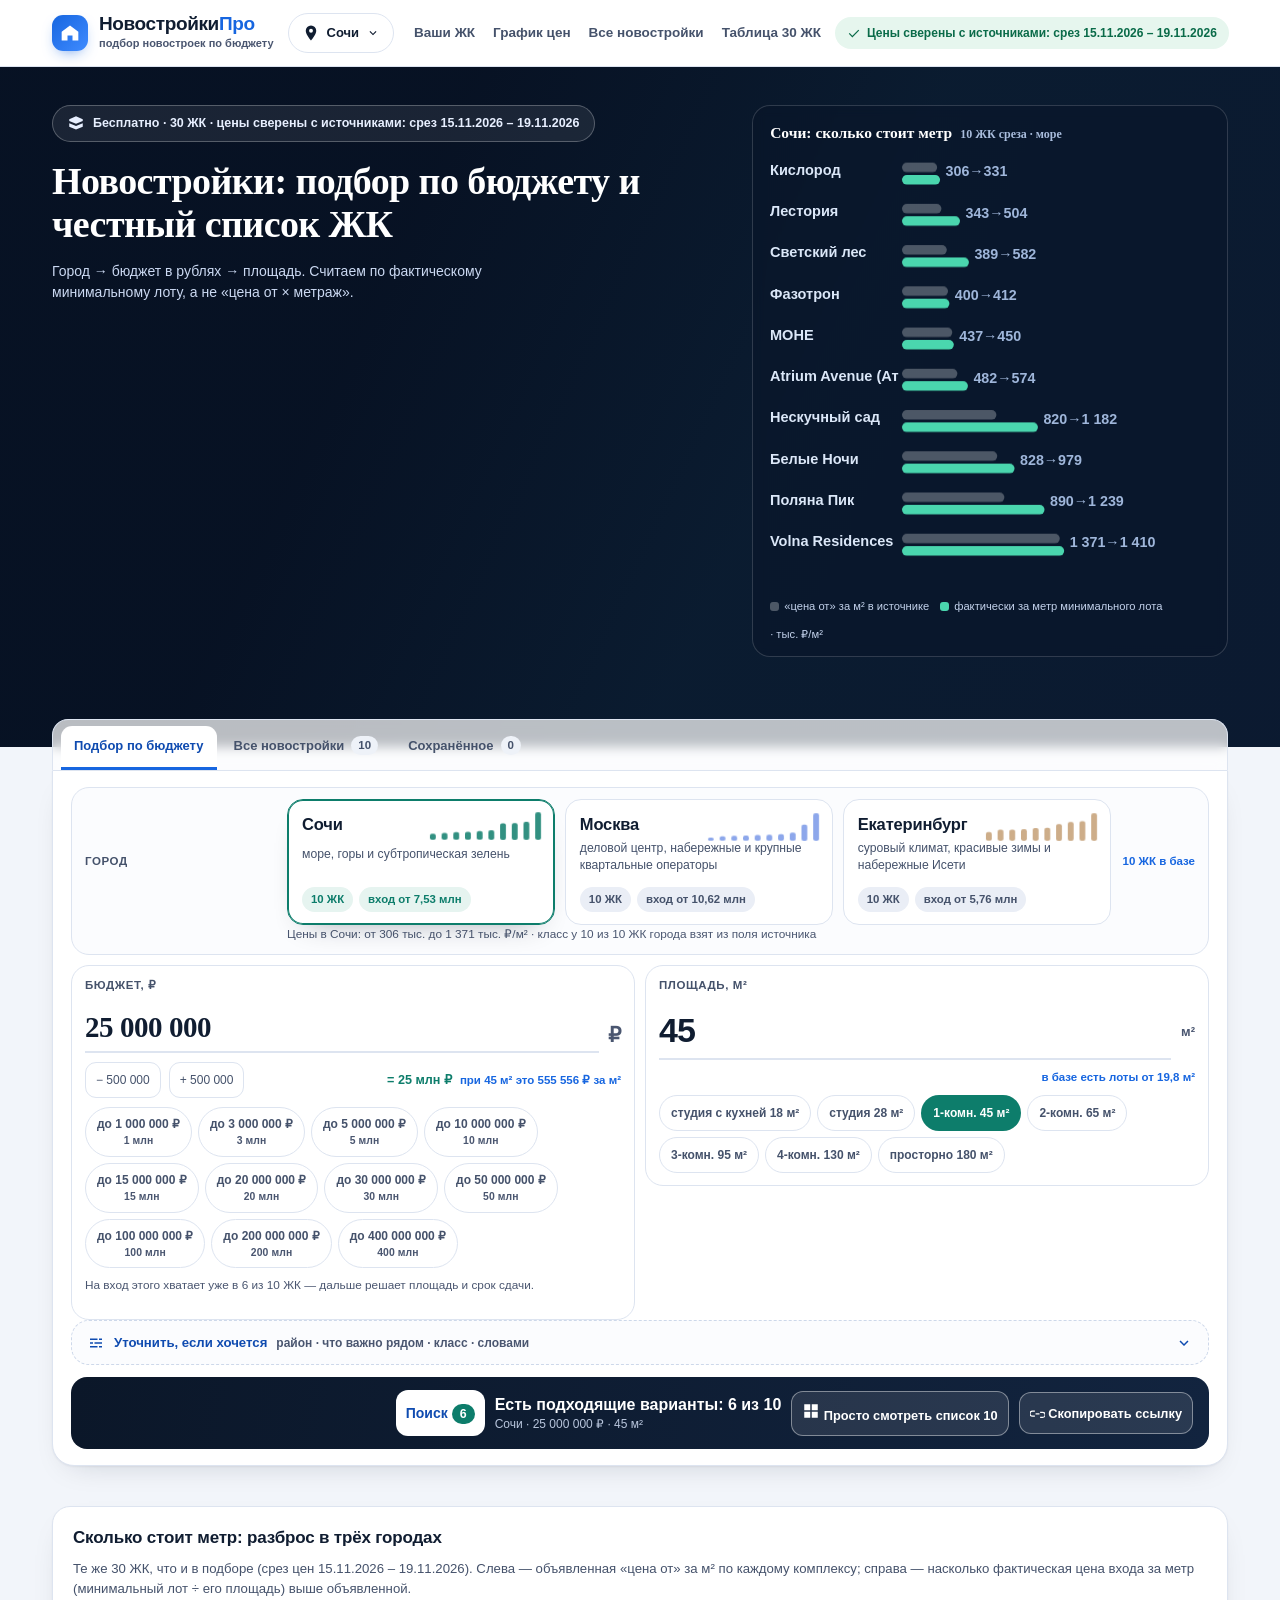
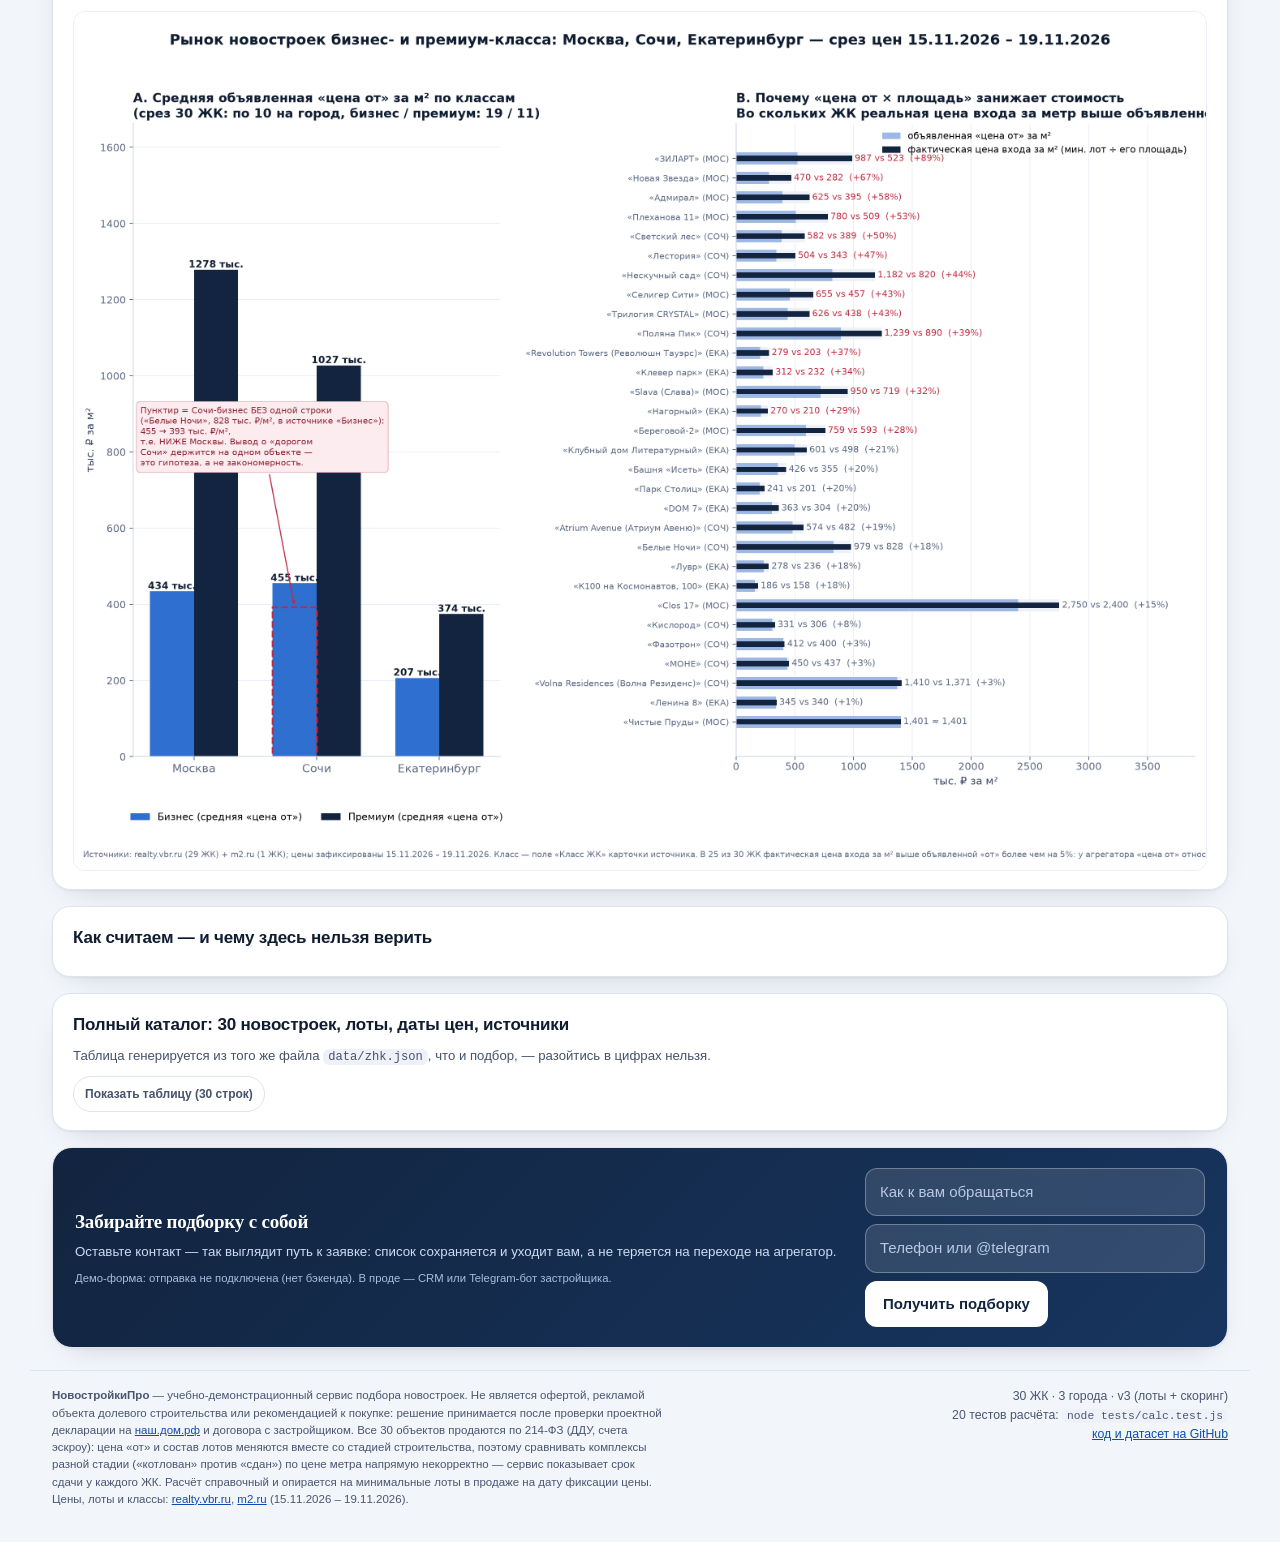
